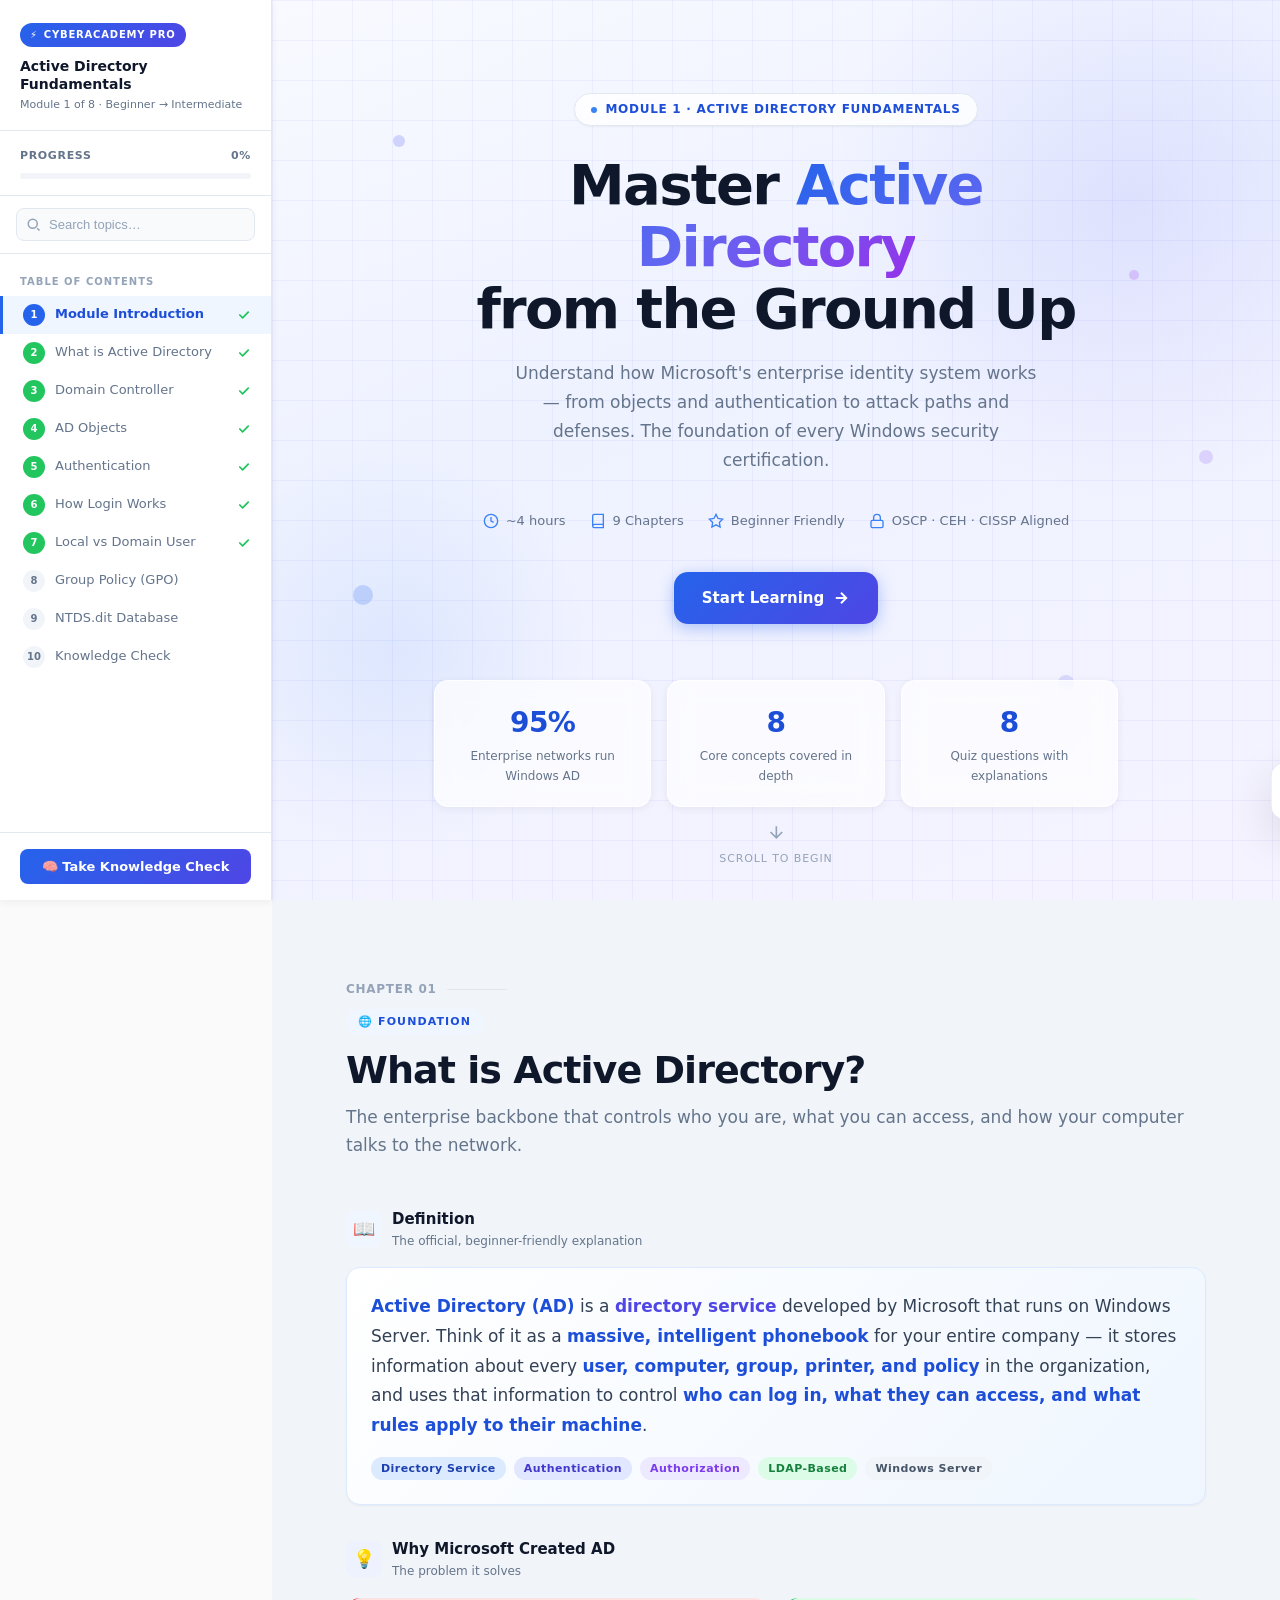
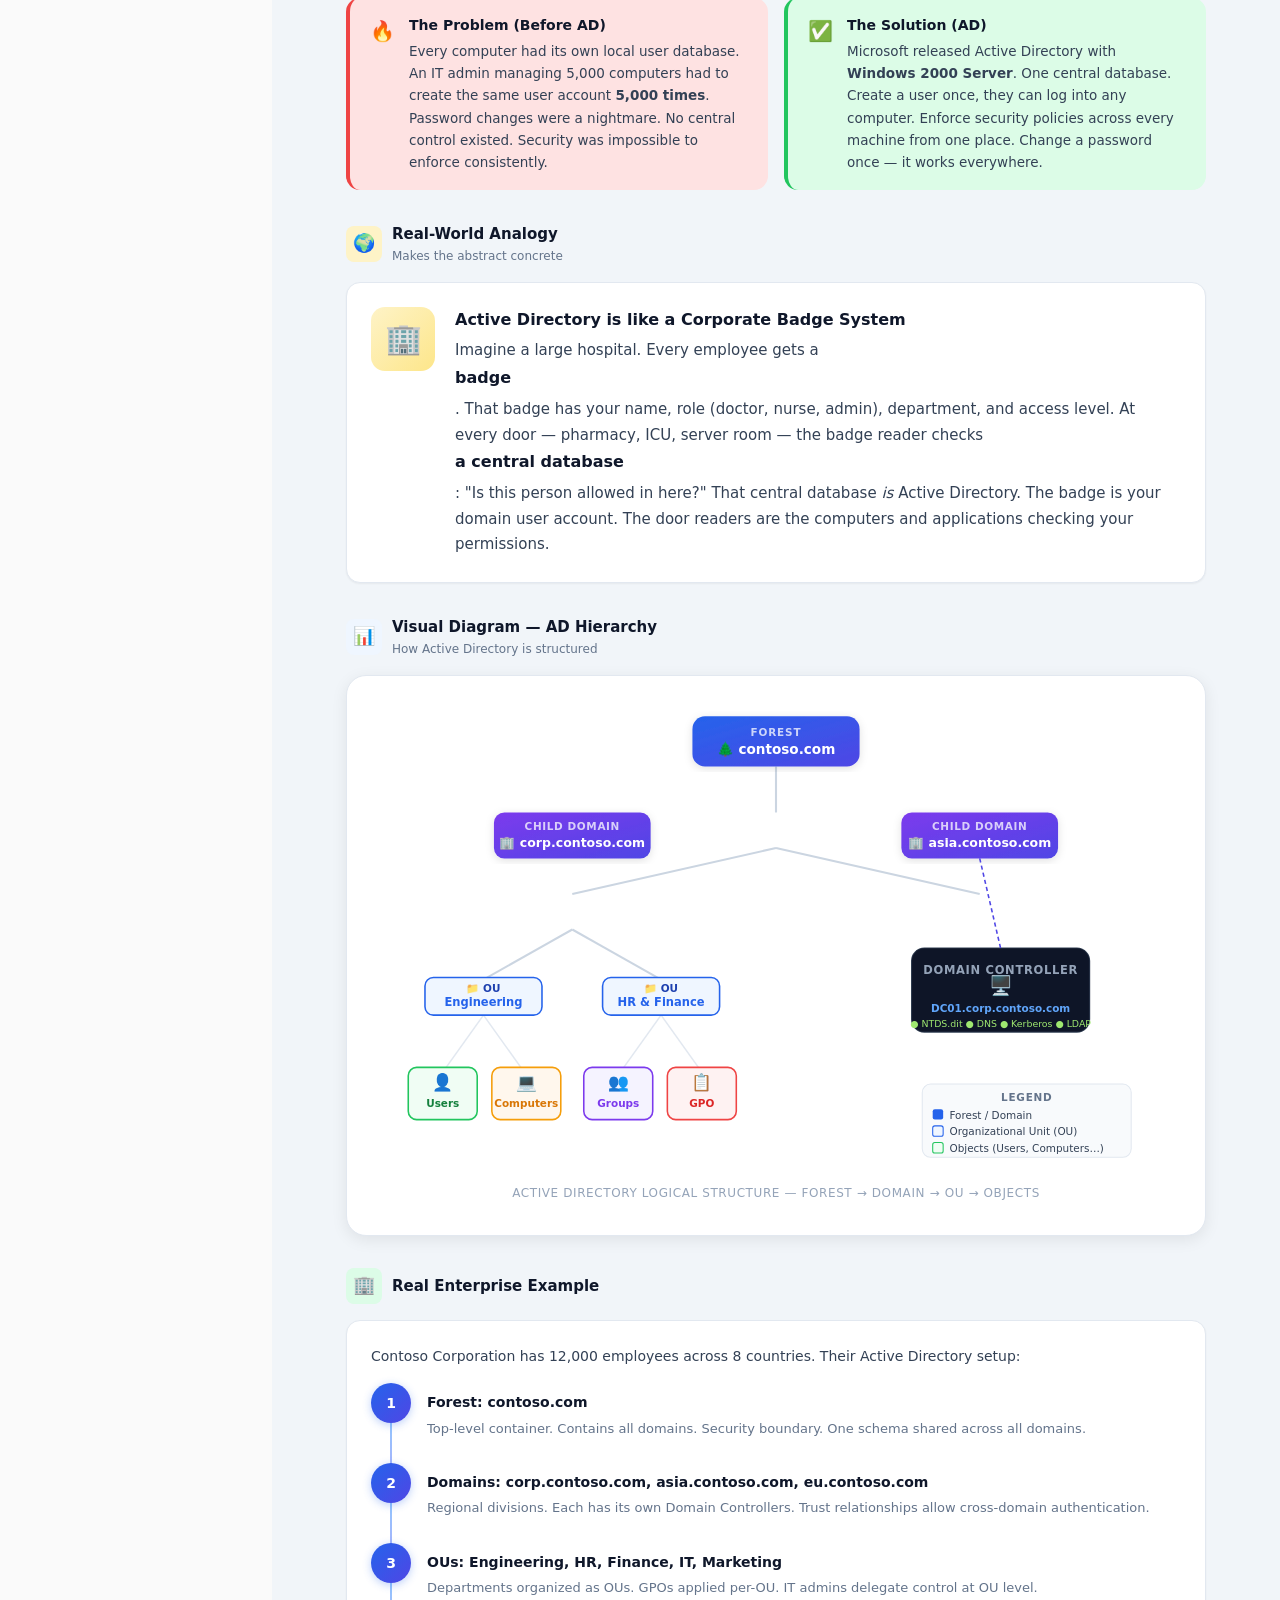
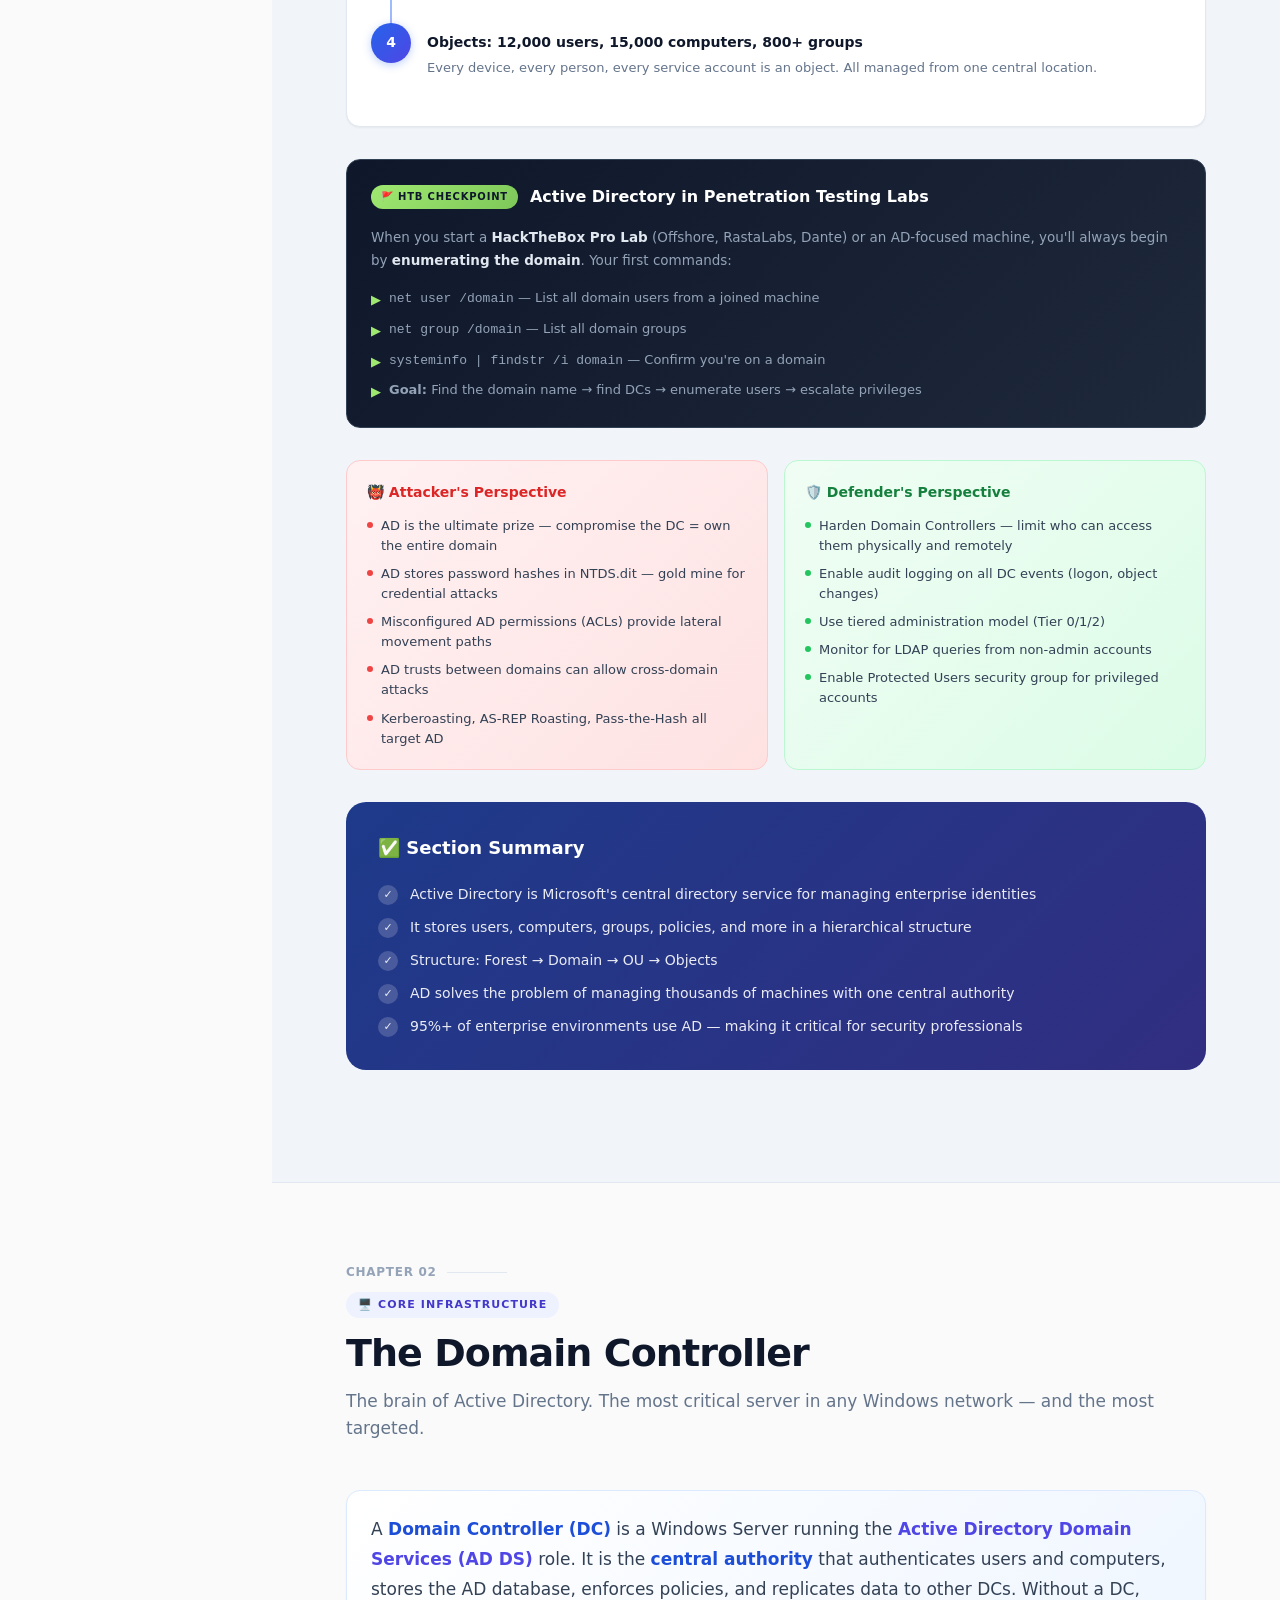
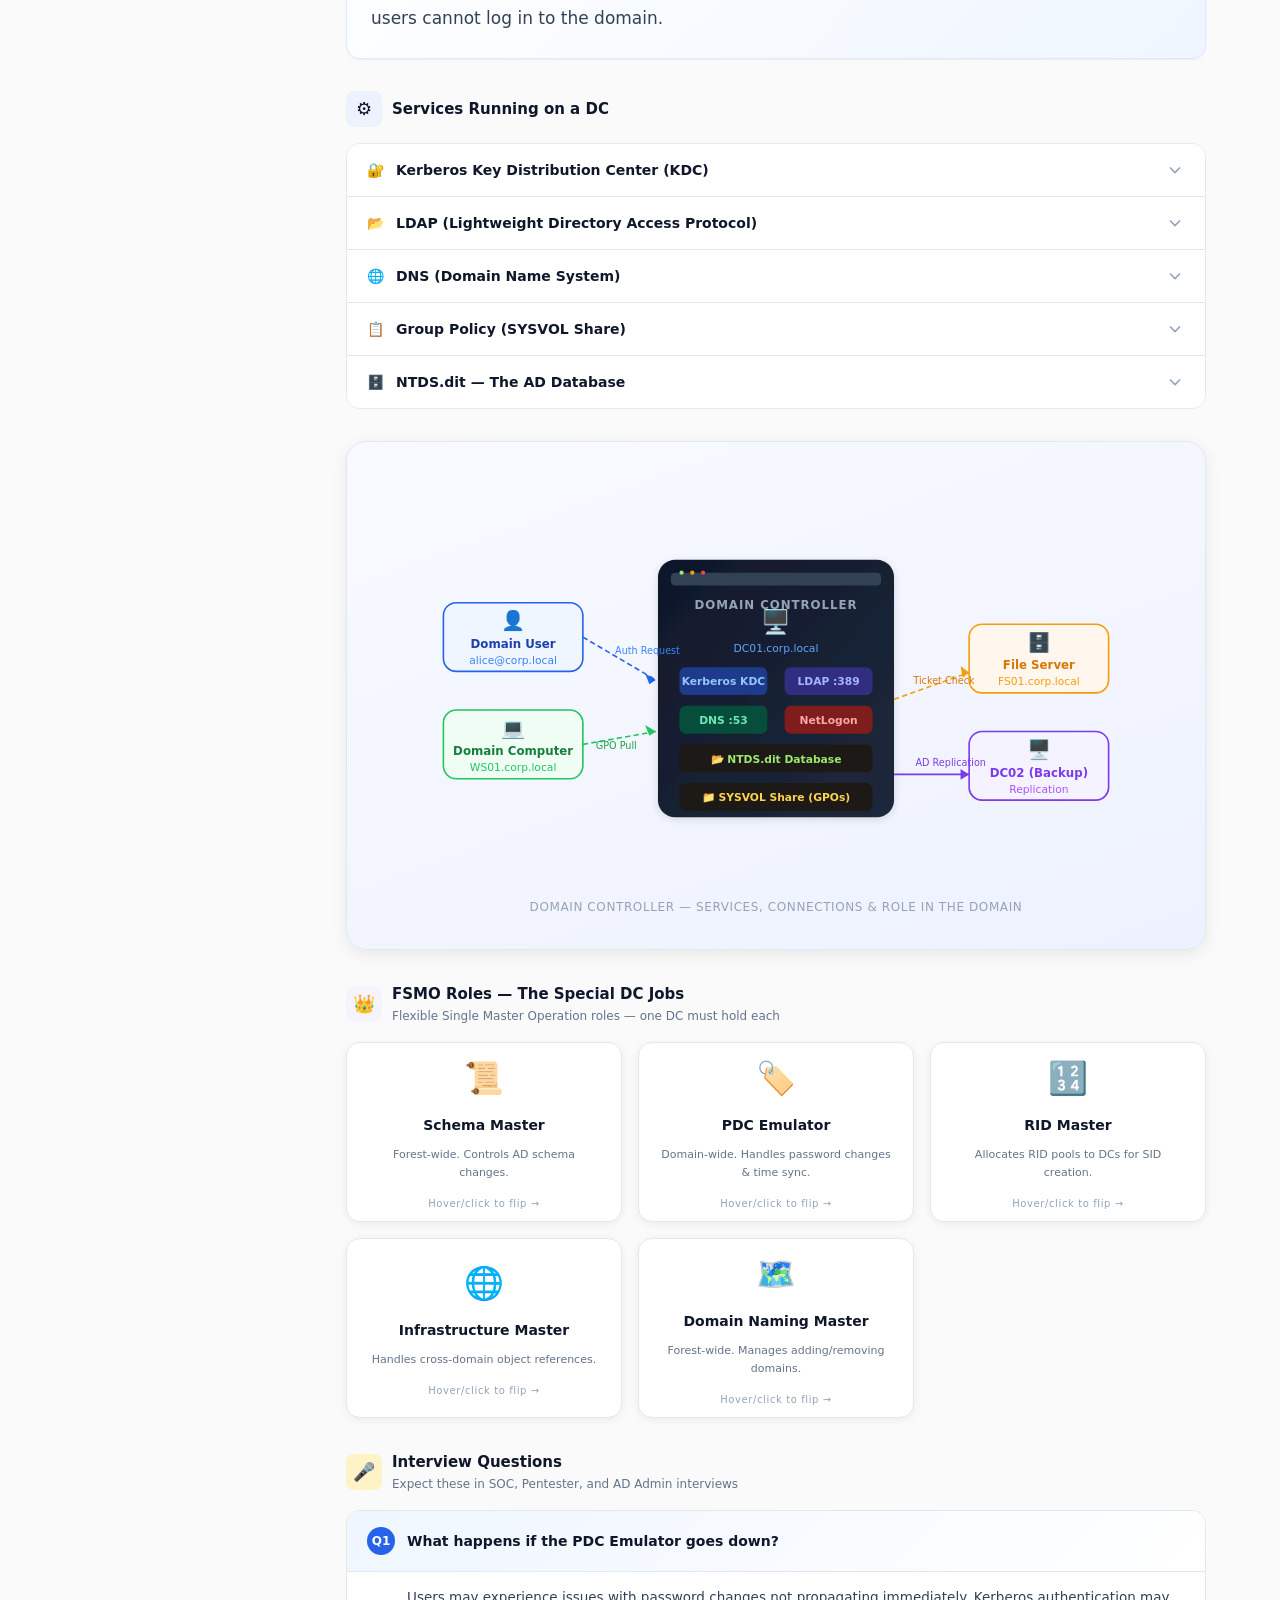
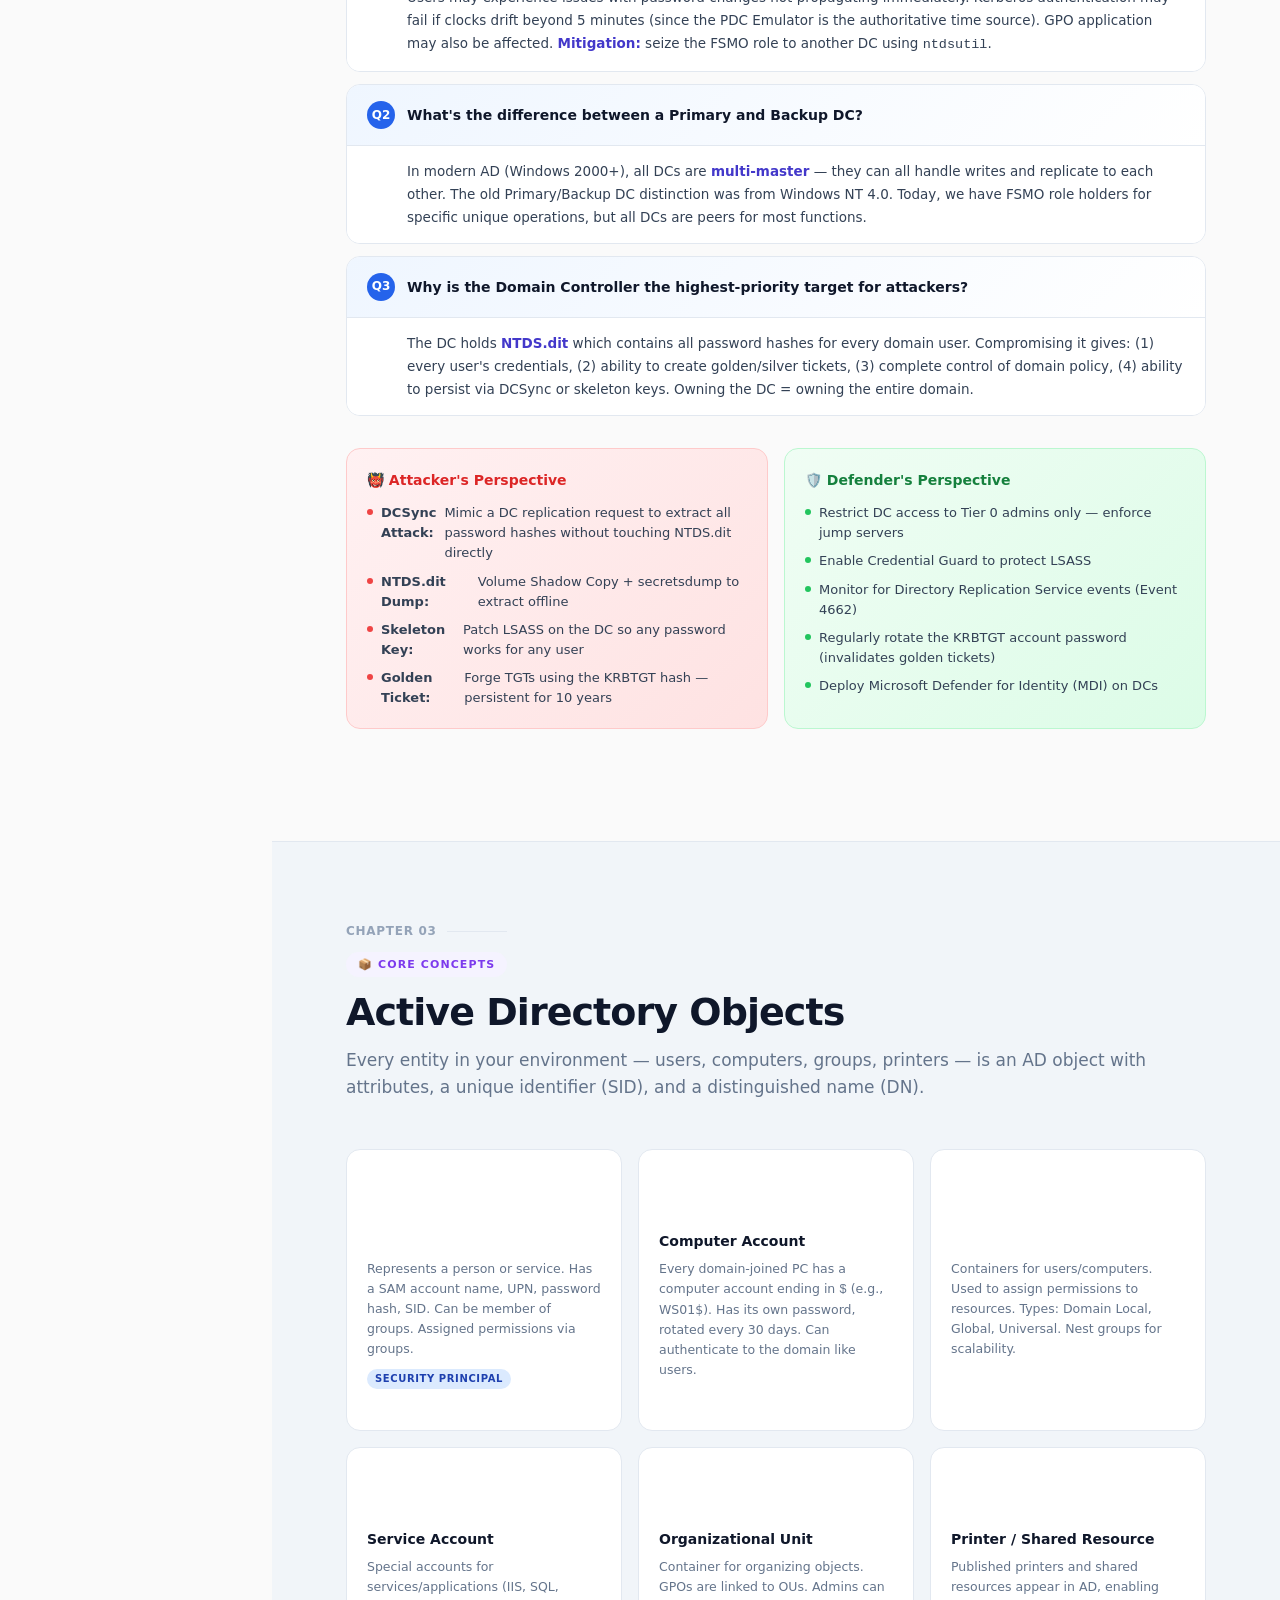
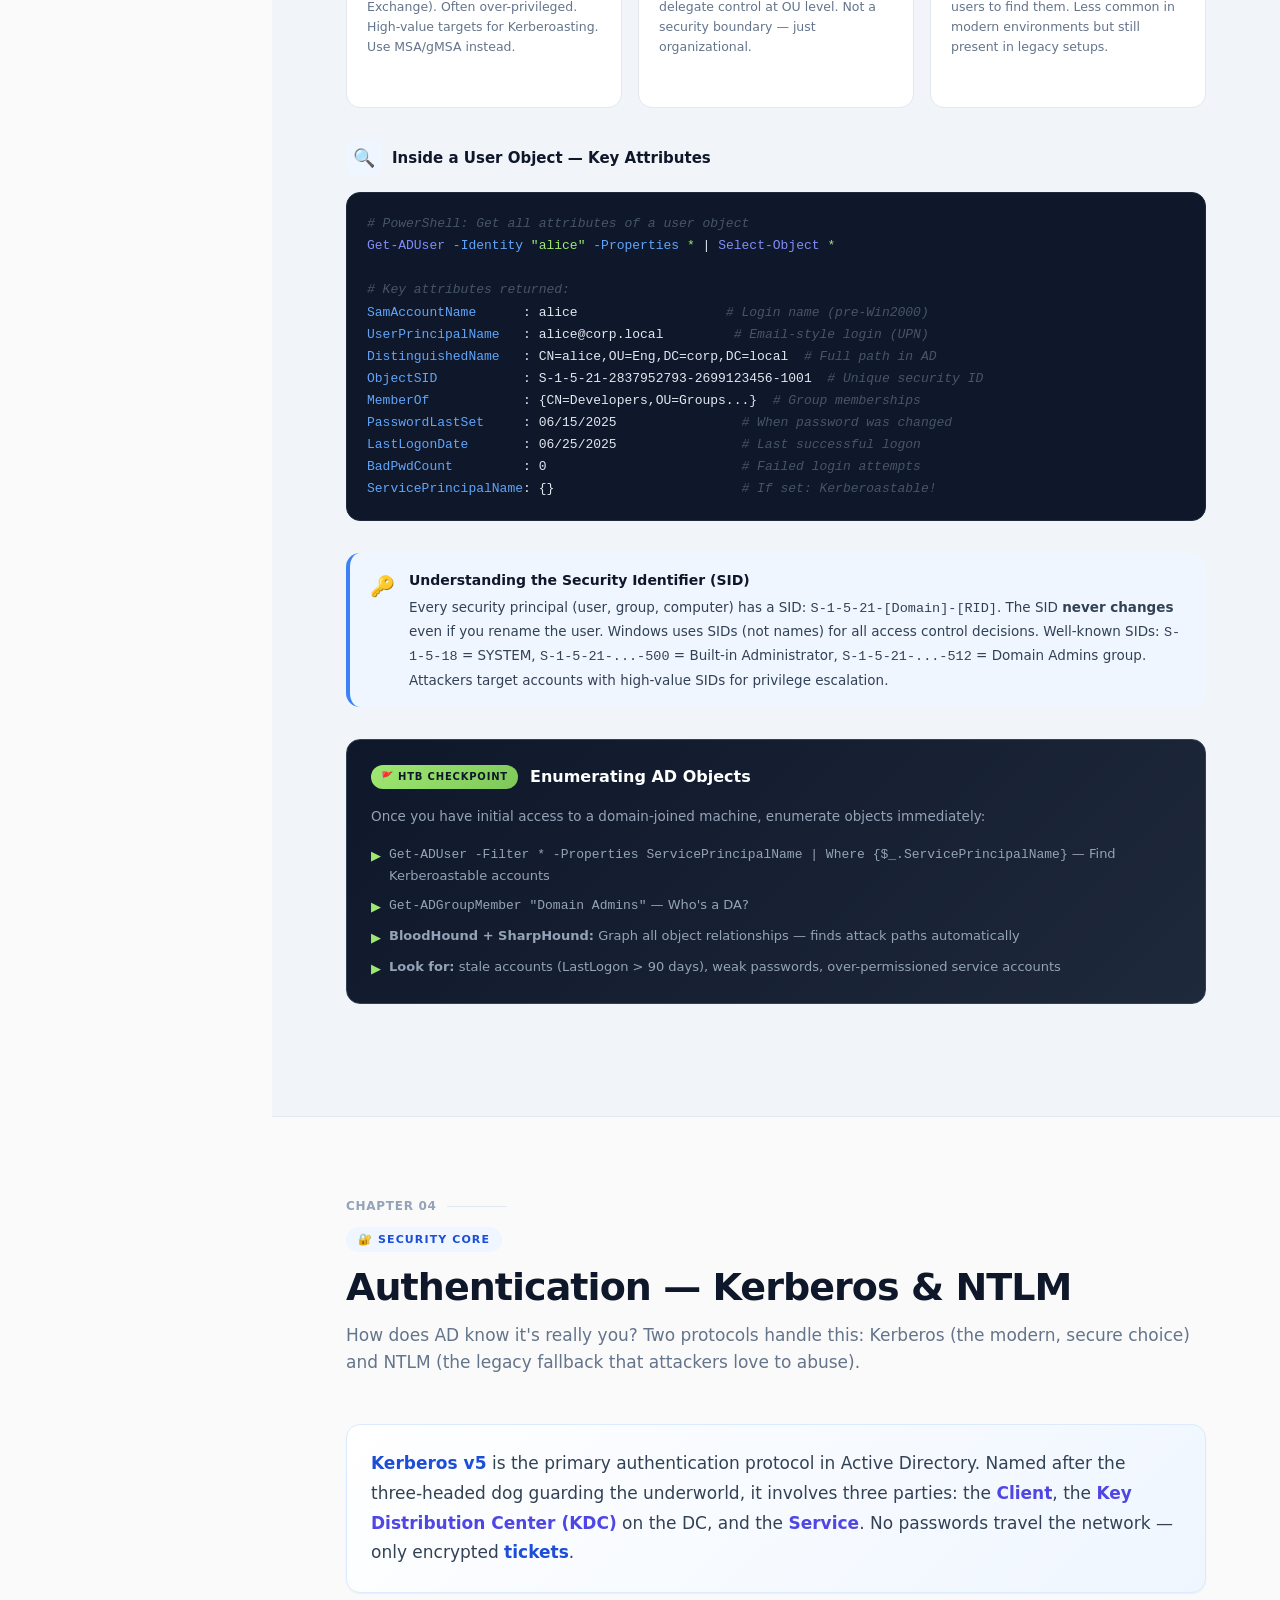
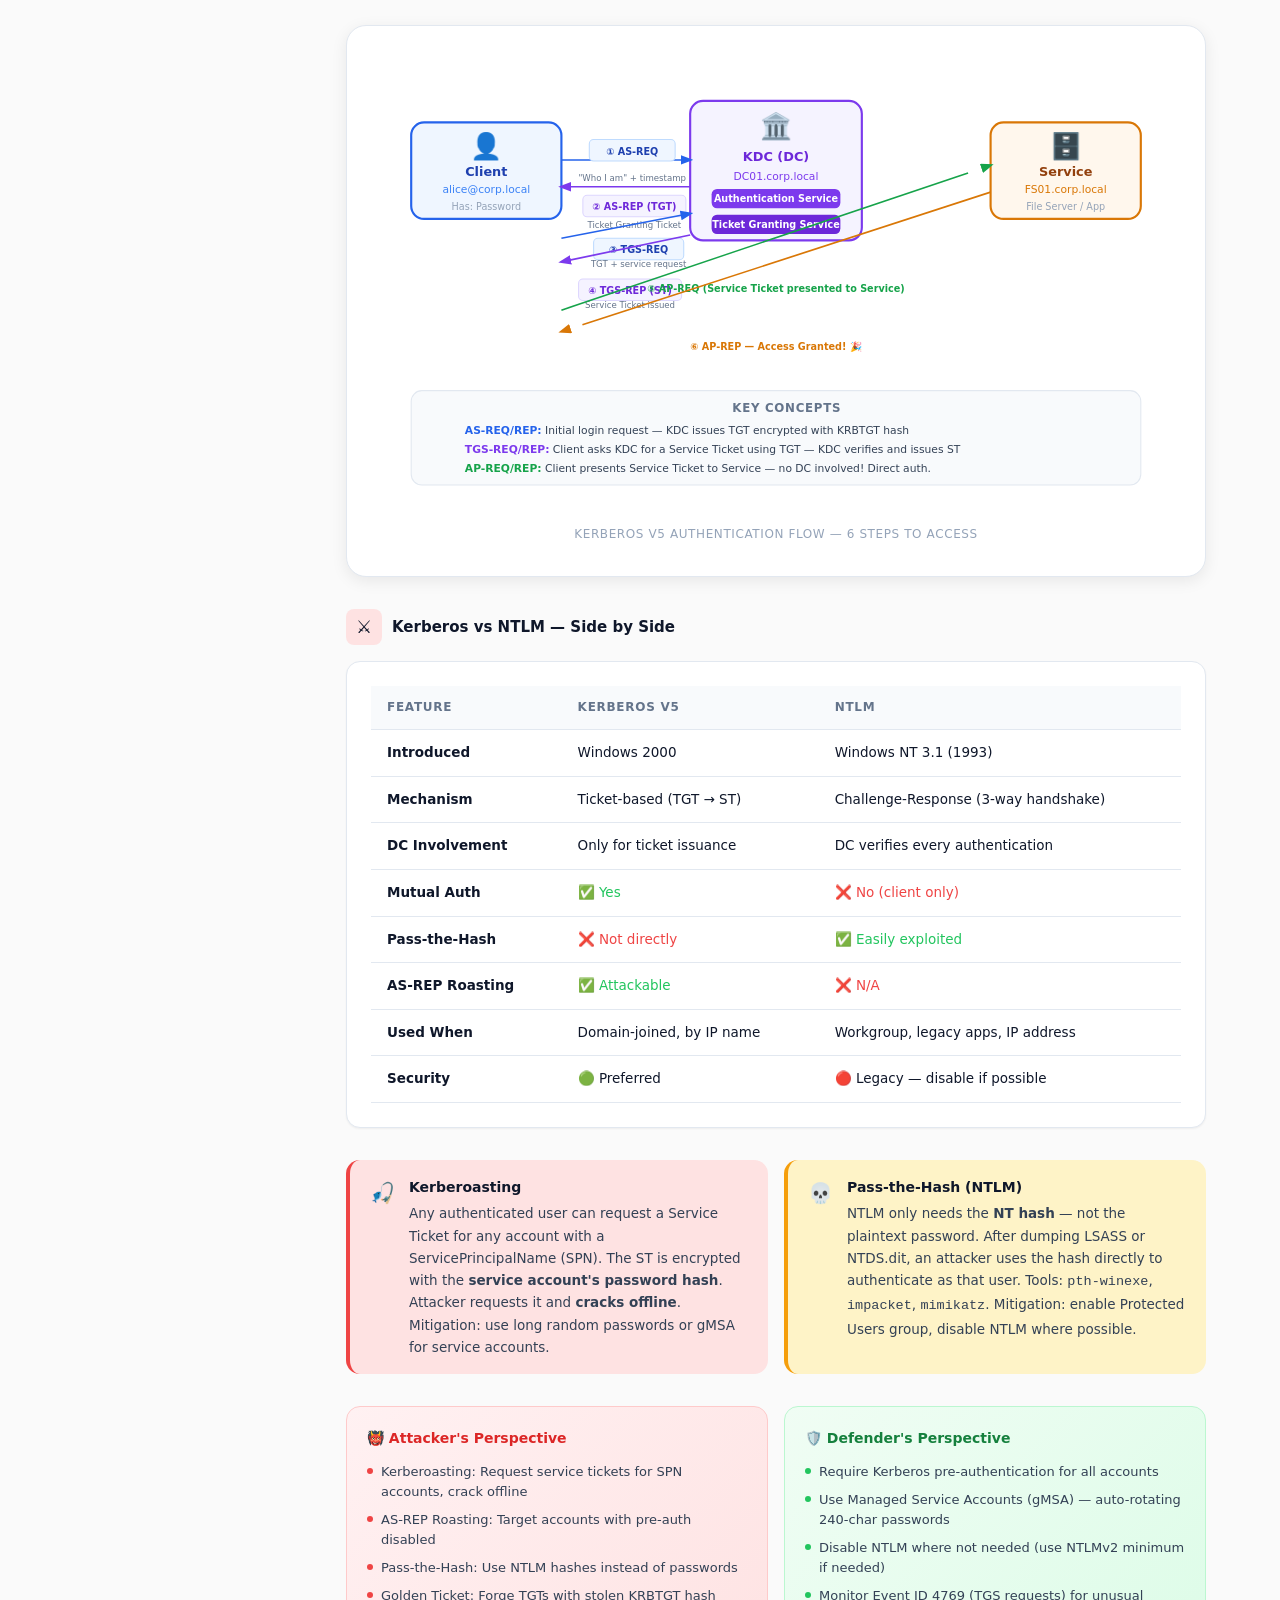
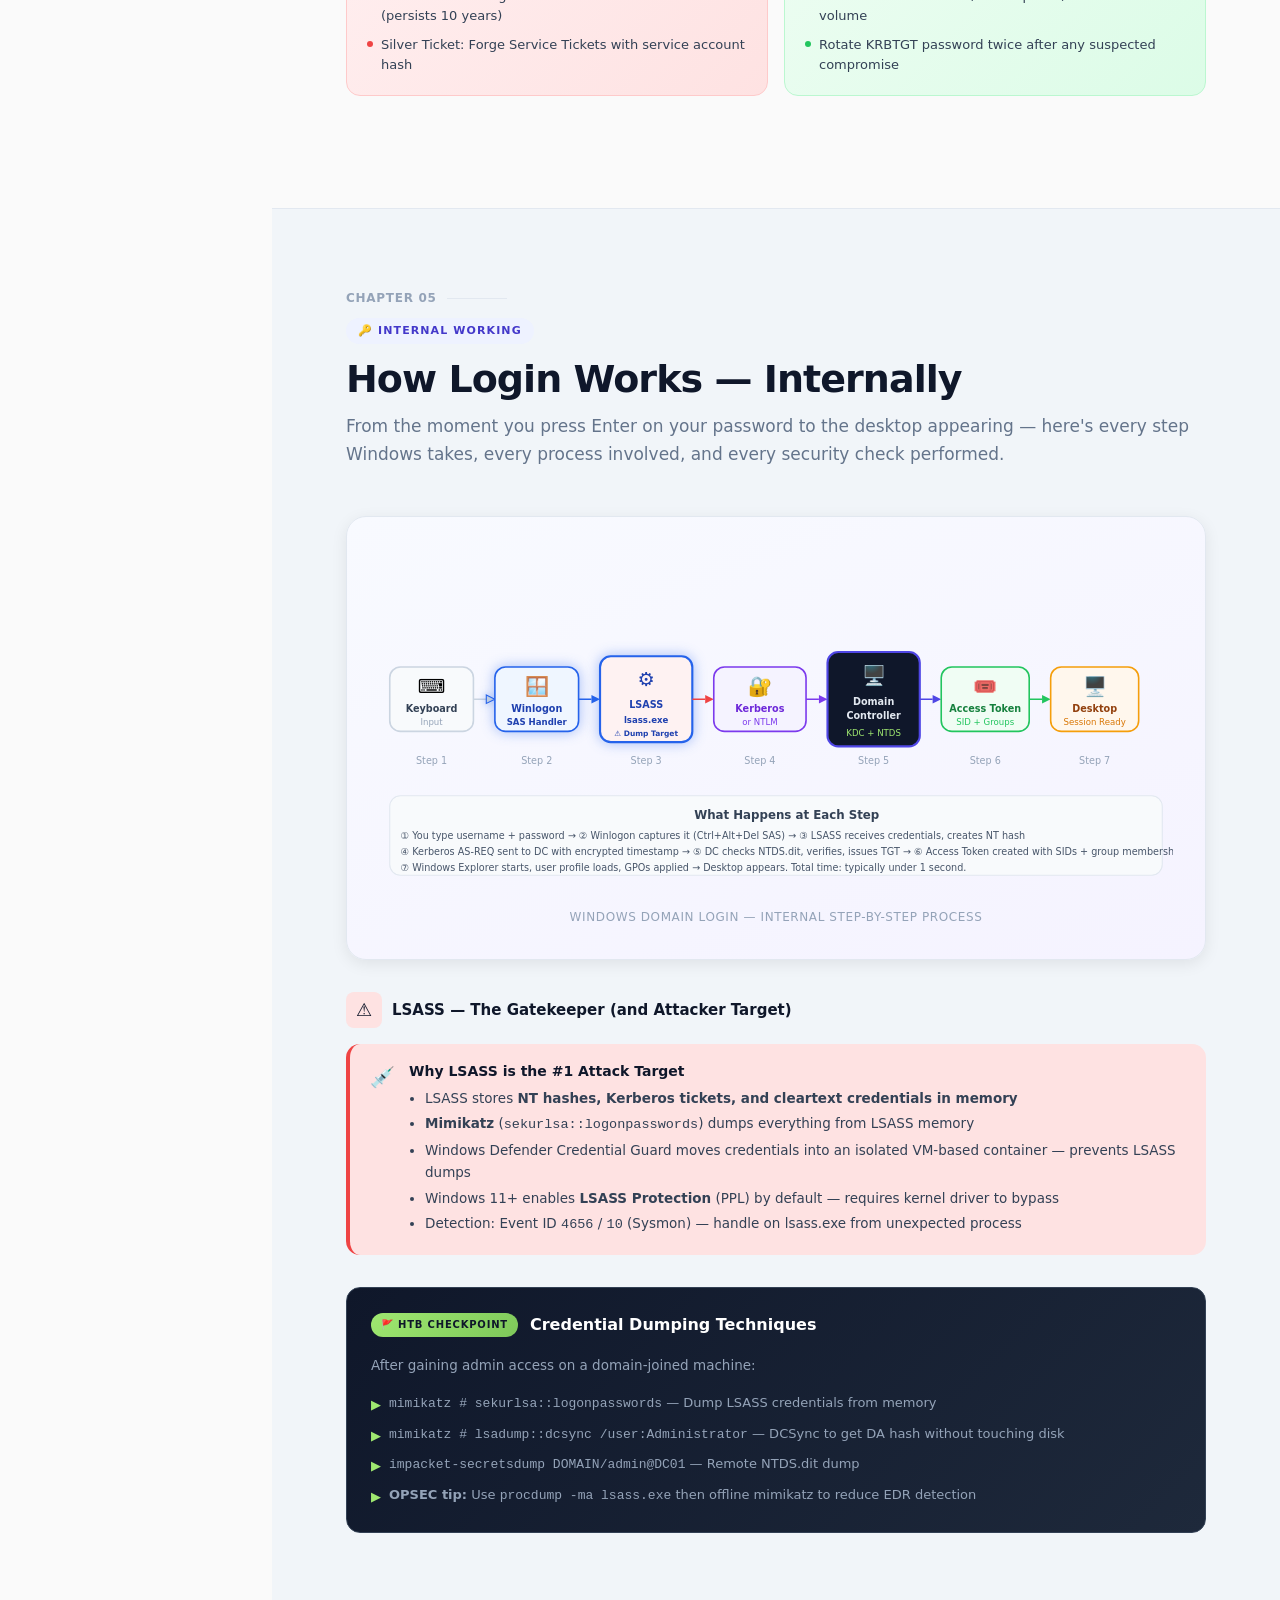
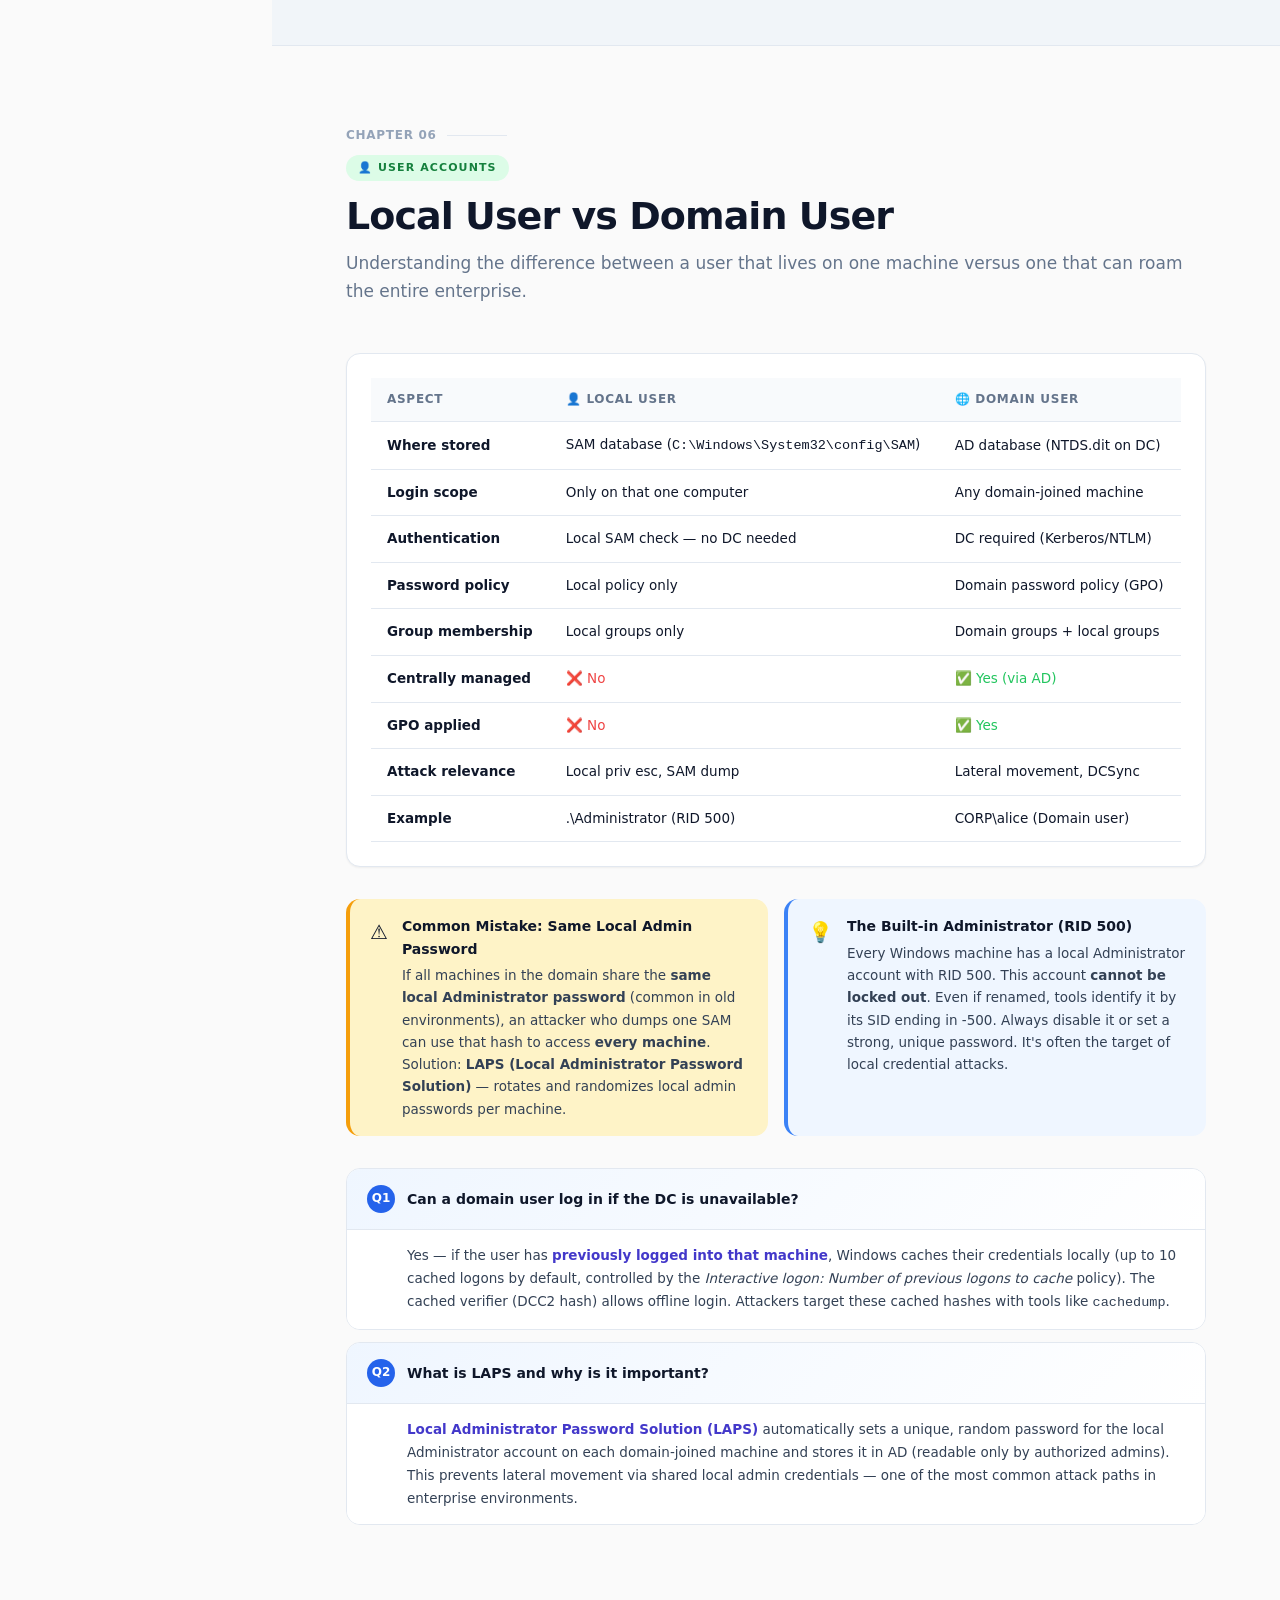
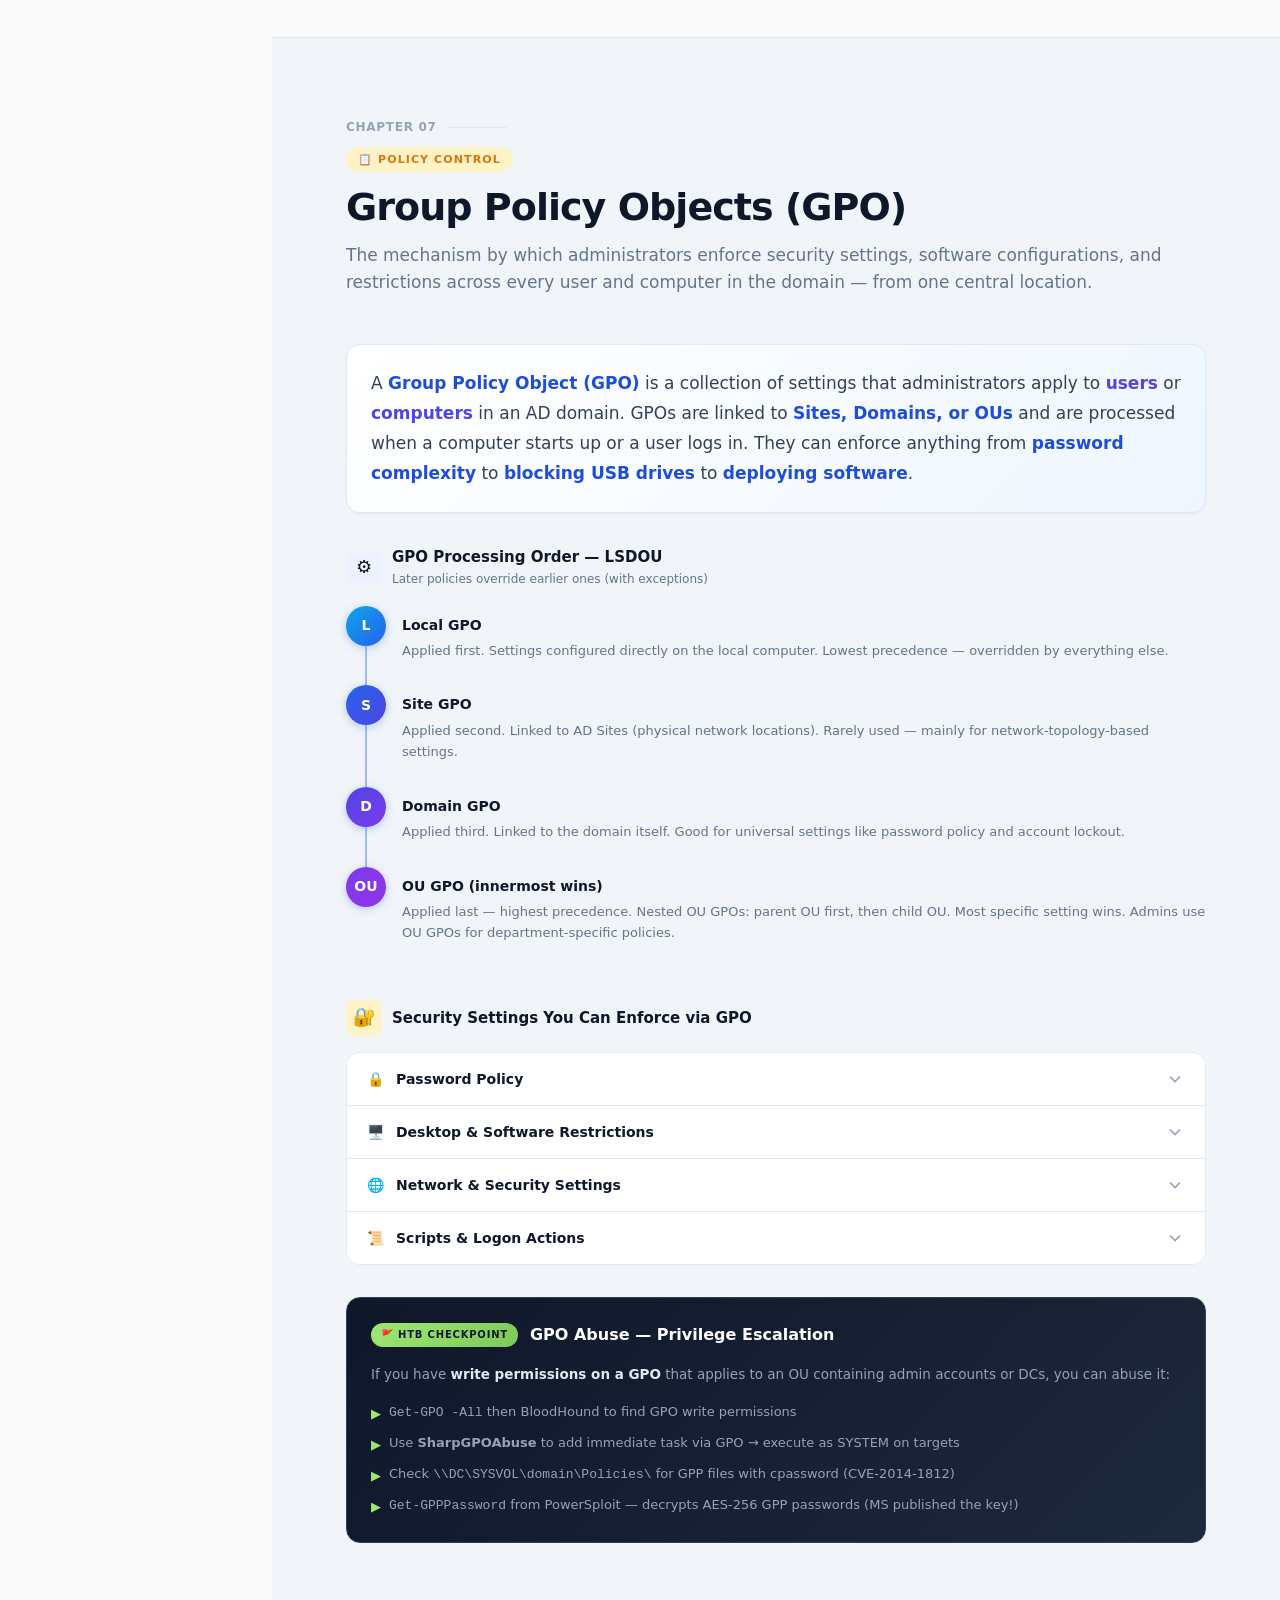
==== module-1/index.html @ ec7a9593 "Add files via upload" ====
<!DOCTYPE html>
<html lang="en">
<head>
<meta charset="UTF-8"/>
<meta name="viewport" content="width=device-width, initial-scale=1.0"/>
<title>Module 1 — Active Directory Fundamentals | CyberAcademy</title>
<link rel="stylesheet" href="style.css"/>
</head>
<body>

<div class="layout">

<!-- ═══════════════════════════════════════
     SIDEBAR
════════════════════════════════════════ -->
<aside class="sidebar">
  <div class="sidebar-brand">
    <div class="brand-badge">
      <span>⚡</span>CyberAcademy Pro
    </div>
    <div class="brand-title">Active Directory Fundamentals</div>
    <div class="brand-subtitle">Module 1 of 8 · Beginner → Intermediate</div>
  </div>

  <div class="sidebar-progress">
    <div class="progress-label">
      <span>Progress</span>
      <span id="progress-pct">0%</span>
    </div>
    <div class="progress-bar-outer">
      <div class="progress-bar-inner" id="progress-bar"></div>
    </div>
  </div>

  <div class="sidebar-search">
    <div class="search-wrap">
      <svg class="search-icon" viewBox="0 0 20 20" fill="none" stroke="currentColor" stroke-width="2">
        <circle cx="9" cy="9" r="6"/><path d="M15 15l3 3"/>
      </svg>
      <input class="search-input" id="sidebar-search" type="text" placeholder="Search topics…"/>
    </div>
  </div>

  <nav class="sidebar-nav">
    <div class="nav-section-label">Table of Contents</div>
    <div id="sidebar-nav"></div>
  </nav>

  <div class="sidebar-footer">
    <button class="footer-btn" onclick="document.getElementById('quiz').scrollIntoView({behavior:'smooth'})">
      🧠 Take Knowledge Check
    </button>
  </div>
</aside>

<!-- ═══════════════════════════════════════
     MAIN CONTENT
════════════════════════════════════════ -->
<main class="main-content">

<!-- ───────────────────────────────────
     HERO
──────────────────────────────────── -->
<section id="hero" class="hero">
  <div class="hero-grid"></div>
  <div class="hero-glow-1"></div>
  <div class="hero-glow-2"></div>
  <div class="hero-inner">
    <div class="hero-eyebrow">
      <span class="hero-dot"></span>
      Module 1 · Active Directory Fundamentals
    </div>
    <h1 class="hero-title">
      Master <span class="highlight">Active Directory</span><br>from the Ground Up
    </h1>
    <p class="hero-desc">
      Understand how Microsoft's enterprise identity system works — from objects and authentication to attack paths and defenses. The foundation of every Windows security certification.
    </p>
    <div class="hero-meta">
      <span class="hero-meta-item">
        <svg viewBox="0 0 24 24" fill="none" stroke="currentColor" stroke-width="2"><circle cx="12" cy="12" r="10"/><polyline points="12 6 12 12 16 14"/></svg>
        ~4 hours
      </span>
      <span class="hero-meta-item">
        <svg viewBox="0 0 24 24" fill="none" stroke="currentColor" stroke-width="2"><path d="M4 19.5A2.5 2.5 0 0 1 6.5 17H20"/><path d="M6.5 2H20v20H6.5A2.5 2.5 0 0 1 4 19.5v-15A2.5 2.5 0 0 1 6.5 2z"/></svg>
        9 Chapters
      </span>
      <span class="hero-meta-item">
        <svg viewBox="0 0 24 24" fill="none" stroke="currentColor" stroke-width="2"><polygon points="12 2 15.09 8.26 22 9.27 17 14.14 18.18 21.02 12 17.77 5.82 21.02 7 14.14 2 9.27 8.91 8.26 12 2"/></svg>
        Beginner Friendly
      </span>
      <span class="hero-meta-item">
        <svg viewBox="0 0 24 24" fill="none" stroke="currentColor" stroke-width="2"><rect x="3" y="11" width="18" height="11" rx="2"/><path d="M7 11V7a5 5 0 0 1 10 0v4"/></svg>
        OSCP · CEH · CISSP Aligned
      </span>
    </div>
    <a href="#what-is-ad" class="hero-cta" onclick="event.preventDefault();document.getElementById('what-is-ad').scrollIntoView({behavior:'smooth'})">
      Start Learning
      <svg width="18" height="18" viewBox="0 0 24 24" fill="none" stroke="currentColor" stroke-width="2.5"><line x1="5" y1="12" x2="19" y2="12"/><polyline points="12 5 19 12 12 19"/></svg>
    </a>
    <div class="hero-stats">
      <div class="hero-stat">
        <div class="hero-stat-num" data-count="95" data-suffix="%">0%</div>
        <div class="hero-stat-label">Enterprise networks run Windows AD</div>
      </div>
      <div class="hero-stat">
        <div class="hero-stat-num" data-count="8">0</div>
        <div class="hero-stat-label">Core concepts covered in depth</div>
      </div>
      <div class="hero-stat">
        <div class="hero-stat-num" data-count="8">0</div>
        <div class="hero-stat-label">Quiz questions with explanations</div>
      </div>
    </div>
  </div>
  <div class="scroll-hint">
    <svg viewBox="0 0 24 24" fill="none" stroke="currentColor" stroke-width="2"><path d="M12 5v14M19 12l-7 7-7-7"/></svg>
    Scroll to begin
  </div>
</section>


<!-- ═══════════════════════════════════════
     SECTION 1 — WHAT IS ACTIVE DIRECTORY
════════════════════════════════════════ -->
<section id="what-is-ad" class="lesson-section">
<div class="section-inner">

  <div class="section-header">
    <div class="section-num">Chapter 01</div>
    <div class="section-tag tag-blue">🌐 Foundation</div>
    <h2 class="section-title">What is Active Directory?</h2>
    <p class="section-subtitle">The enterprise backbone that controls who you are, what you can access, and how your computer talks to the network.</p>
  </div>

  <!-- Definition -->
  <div class="content-block">
    <div class="block-header">
      <div class="block-icon icon-blue">📖</div>
      <div><div class="block-title">Definition</div><div class="block-subtitle">The official, beginner-friendly explanation</div></div>
    </div>
    <div class="card card-blue">
      <p class="definition-text">
        <strong>Active Directory (AD)</strong> is a <em>directory service</em> developed by Microsoft that runs on Windows Server. Think of it as a <strong>massive, intelligent phonebook</strong> for your entire company — it stores information about every <strong>user, computer, group, printer, and policy</strong> in the organization, and uses that information to control <strong>who can log in, what they can access, and what rules apply to their machine</strong>.
      </p>
      <div style="margin-top:16px;display:flex;flex-wrap:wrap;gap:8px;">
        <span class="tag-pill pill-blue">Directory Service</span>
        <span class="tag-pill pill-indigo">Authentication</span>
        <span class="tag-pill pill-purple">Authorization</span>
        <span class="tag-pill pill-green">LDAP-Based</span>
        <span class="tag-pill pill-gray">Windows Server</span>
      </div>
    </div>
  </div>

  <!-- Why it exists -->
  <div class="content-block">
    <div class="block-header">
      <div class="block-icon icon-indigo">💡</div>
      <div><div class="block-title">Why Microsoft Created AD</div><div class="block-subtitle">The problem it solves</div></div>
    </div>
    <div class="grid-2">
      <div class="callout callout-red">
        <span class="callout-icon">🔥</span>
        <div class="callout-body">
          <h4>The Problem (Before AD)</h4>
          <p>Every computer had its own local user database. An IT admin managing 5,000 computers had to create the same user account <strong>5,000 times</strong>. Password changes were a nightmare. No central control existed. Security was impossible to enforce consistently.</p>
        </div>
      </div>
      <div class="callout callout-green">
        <span class="callout-icon">✅</span>
        <div class="callout-body">
          <h4>The Solution (AD)</h4>
          <p>Microsoft released Active Directory with <strong>Windows 2000 Server</strong>. One central database. Create a user once, they can log into any computer. Enforce security policies across every machine from one place. Change a password once — it works everywhere.</p>
        </div>
      </div>
    </div>
  </div>

  <!-- Analogy -->
  <div class="content-block">
    <div class="block-header">
      <div class="block-icon icon-amber">🌍</div>
      <div><div class="block-title">Real-World Analogy</div><div class="block-subtitle">Makes the abstract concrete</div></div>
    </div>
    <div class="card">
      <div class="analogy-card">
        <div class="analogy-icon-wrap">🏢</div>
        <div class="analogy-content">
          <strong>Active Directory is like a Corporate Badge System</strong>
          <p>Imagine a large hospital. Every employee gets a <strong>badge</strong>. That badge has your name, role (doctor, nurse, admin), department, and access level. At every door — pharmacy, ICU, server room — the badge reader checks <strong>a central database</strong>: "Is this person allowed in here?" That central database <em>is</em> Active Directory. The badge is your domain user account. The door readers are the computers and applications checking your permissions.</p>
        </div>
      </div>
    </div>
  </div>

  <!-- AD Hierarchy SVG Diagram -->
  <div class="content-block">
    <div class="block-header">
      <div class="block-icon icon-blue">📊</div>
      <div><div class="block-title">Visual Diagram — AD Hierarchy</div><div class="block-subtitle">How Active Directory is structured</div></div>
    </div>
    <div class="diagram-wrap">
      <svg id="ad-tree-svg" viewBox="0 0 760 440" xmlns="http://www.w3.org/2000/svg" style="width:100%;height:auto;">
        <defs>
          <linearGradient id="blue-grad" x1="0%" y1="0%" x2="100%" y2="100%">
            <stop offset="0%" style="stop-color:#2563EB"/>
            <stop offset="100%" style="stop-color:#4F46E5"/>
          </linearGradient>
          <linearGradient id="purple-grad" x1="0%" y1="0%" x2="100%" y2="100%">
            <stop offset="0%" style="stop-color:#7C3AED"/>
            <stop offset="100%" style="stop-color:#4F46E5"/>
          </linearGradient>
          <linearGradient id="green-grad" x1="0%" y1="0%" x2="100%" y2="100%">
            <stop offset="0%" style="stop-color:#059669"/>
            <stop offset="100%" style="stop-color:#0EA5E9"/>
          </linearGradient>
          <filter id="soft-shadow">
            <feDropShadow dx="0" dy="2" stdDeviation="4" flood-color="rgba(0,0,0,0.12)"/>
          </filter>
        </defs>

        <!-- LEVEL 0 — Forest -->
        <line class="tree-edge" x1="380" y1="56" x2="380" y2="100" stroke="#CBD5E1" stroke-width="2"/>

        <!-- LEVEL 1 — Domain -->
        <line class="tree-edge" x1="380" y1="134" x2="185" y2="178" stroke="#CBD5E1" stroke-width="2"/>
        <line class="tree-edge" x1="380" y1="134" x2="575" y2="178" stroke="#CBD5E1" stroke-width="2"/>

        <!-- LEVEL 2 — OUs from Domain 1 -->
        <line class="tree-edge" x1="185" y1="212" x2="100" y2="260" stroke="#CBD5E1" stroke-width="2"/>
        <line class="tree-edge" x1="185" y1="212" x2="270" y2="260" stroke="#CBD5E1" stroke-width="2"/>

        <!-- LEVEL 3 — Objects -->
        <line class="tree-edge" x1="100" y1="294" x2="60"  y2="350" stroke="#E2E8F0" stroke-width="1.5"/>
        <line class="tree-edge" x1="100" y1="294" x2="140" y2="350" stroke="#E2E8F0" stroke-width="1.5"/>
        <line class="tree-edge" x1="270" y1="294" x2="230" y2="350" stroke="#E2E8F0" stroke-width="1.5"/>
        <line class="tree-edge" x1="270" y1="294" x2="310" y2="350" stroke="#E2E8F0" stroke-width="1.5"/>

        <!-- Forest Node -->
        <g class="tree-node-g float">
          <rect x="300" y="8" width="160" height="48" rx="12" fill="url(#blue-grad)" filter="url(#soft-shadow)"/>
          <text x="380" y="27" text-anchor="middle" font-family="system-ui,sans-serif" font-size="10" fill="rgba(255,255,255,.75)" font-weight="600" letter-spacing=".08em">FOREST</text>
          <text x="380" y="44" text-anchor="middle" font-family="system-ui,sans-serif" font-size="13" fill="#fff" font-weight="700">🌲 contoso.com</text>
        </g>

        <!-- Domain nodes -->
        <g class="tree-node-g float float-delay-1">
          <rect x="110" y="100" width="150" height="44" rx="10" fill="url(#purple-grad)" filter="url(#soft-shadow)"/>
          <text x="185" y="117" text-anchor="middle" font-family="system-ui,sans-serif" font-size="10" fill="rgba(255,255,255,.75)" font-weight="600" letter-spacing=".06em">CHILD DOMAIN</text>
          <text x="185" y="133" text-anchor="middle" font-family="system-ui,sans-serif" font-size="12" fill="#fff" font-weight="700">🏢 corp.contoso.com</text>
        </g>
        <g class="tree-node-g float float-delay-2">
          <rect x="500" y="100" width="150" height="44" rx="10" fill="url(#purple-grad)" filter="url(#soft-shadow)"/>
          <text x="575" y="117" text-anchor="middle" font-family="system-ui,sans-serif" font-size="10" fill="rgba(255,255,255,.75)" font-weight="600" letter-spacing=".06em">CHILD DOMAIN</text>
          <text x="575" y="133" text-anchor="middle" font-family="system-ui,sans-serif" font-size="12" fill="#fff" font-weight="700">🏢 asia.contoso.com</text>
        </g>

        <!-- OU nodes -->
        <g class="tree-node-g">
          <rect x="44" y="258" width="112" height="36" rx="8" fill="#EFF6FF" stroke="#2563EB" stroke-width="1.5"/>
          <text x="100" y="272" text-anchor="middle" font-family="system-ui,sans-serif" font-size="10" fill="#1E40AF" font-weight="600">📁 OU</text>
          <text x="100" y="285" text-anchor="middle" font-family="system-ui,sans-serif" font-size="11" fill="#2563EB" font-weight="700">Engineering</text>
        </g>
        <g class="tree-node-g">
          <rect x="214" y="258" width="112" height="36" rx="8" fill="#EFF6FF" stroke="#2563EB" stroke-width="1.5"/>
          <text x="270" y="272" text-anchor="middle" font-family="system-ui,sans-serif" font-size="10" fill="#1E40AF" font-weight="600">📁 OU</text>
          <text x="270" y="285" text-anchor="middle" font-family="system-ui,sans-serif" font-size="11" fill="#2563EB" font-weight="700">HR &amp; Finance</text>
        </g>

        <!-- Leaf objects -->
        <g class="tree-node-g">
          <rect x="28" y="344" width="66" height="50" rx="8" fill="#F0FDF4" stroke="#22C55E" stroke-width="1.5"/>
          <text x="61" y="364" text-anchor="middle" font-size="16">👤</text>
          <text x="61" y="382" text-anchor="middle" font-family="system-ui,sans-serif" font-size="10" fill="#15803D" font-weight="600">Users</text>
        </g>
        <g class="tree-node-g">
          <rect x="108" y="344" width="66" height="50" rx="8" fill="#FFF7ED" stroke="#F59E0B" stroke-width="1.5"/>
          <text x="141" y="364" text-anchor="middle" font-size="16">💻</text>
          <text x="141" y="382" text-anchor="middle" font-family="system-ui,sans-serif" font-size="10" fill="#D97706" font-weight="600">Computers</text>
        </g>
        <g class="tree-node-g">
          <rect x="196" y="344" width="66" height="50" rx="8" fill="#F5F3FF" stroke="#7C3AED" stroke-width="1.5"/>
          <text x="229" y="364" text-anchor="middle" font-size="16">👥</text>
          <text x="229" y="382" text-anchor="middle" font-family="system-ui,sans-serif" font-size="10" fill="#7C3AED" font-weight="600">Groups</text>
        </g>
        <g class="tree-node-g">
          <rect x="276" y="344" width="66" height="50" rx="8" fill="#FEF2F2" stroke="#EF4444" stroke-width="1.5"/>
          <text x="309" y="364" text-anchor="middle" font-size="16">📋</text>
          <text x="309" y="382" text-anchor="middle" font-family="system-ui,sans-serif" font-size="10" fill="#DC2626" font-weight="600">GPO</text>
        </g>

        <!-- DC Box on right -->
        <g class="tree-node-g float float-delay-3">
          <rect x="510" y="230" width="170" height="80" rx="12" fill="linear-gradient(135deg,#0F172A,#1E293B)" stroke="#334155" stroke-width="1.5"/>
          <rect x="510" y="230" width="170" height="80" rx="12" fill="#0F172A" opacity=".95"/>
          <text x="595" y="255" text-anchor="middle" font-family="system-ui,sans-serif" font-size="11" fill="#94A3B8" font-weight="600" letter-spacing=".06em">DOMAIN CONTROLLER</text>
          <text x="595" y="272" text-anchor="middle" font-size="18">🖥️</text>
          <text x="595" y="291" text-anchor="middle" font-family="system-ui,sans-serif" font-size="10" fill="#60A5FA" font-weight="600">DC01.corp.contoso.com</text>
          <text x="595" y="305" text-anchor="middle" font-family="system-ui,sans-serif" font-size="9" fill="#9FE870">● NTDS.dit  ● DNS  ● Kerberos  ● LDAP</text>
        </g>
        <line x1="575" y1="144" x2="595" y2="230" stroke="#4F46E5" stroke-width="1.5" stroke-dasharray="4,3"/>

        <!-- Legend -->
        <g transform="translate(520, 360)">
          <rect width="200" height="70" rx="8" fill="#F8FAFC" stroke="#E2E8F0"/>
          <text x="100" y="16" text-anchor="middle" font-family="system-ui,sans-serif" font-size="10" fill="#64748B" font-weight="700" letter-spacing=".07em">LEGEND</text>
          <rect x="10" y="24" width="10" height="10" rx="2" fill="#2563EB"/>
          <text x="26" y="33" font-family="system-ui,sans-serif" font-size="10" fill="#334155">Forest / Domain</text>
          <rect x="10" y="40" width="10" height="10" rx="2" fill="#EFF6FF" stroke="#2563EB"/>
          <text x="26" y="49" font-family="system-ui,sans-serif" font-size="10" fill="#334155">Organizational Unit (OU)</text>
          <rect x="10" y="56" width="10" height="10" rx="2" fill="#F0FDF4" stroke="#22C55E"/>
          <text x="26" y="65" font-family="system-ui,sans-serif" font-size="10" fill="#334155">Objects (Users, Computers…)</text>
        </g>
      </svg>
      <div class="diagram-label">Active Directory Logical Structure — Forest → Domain → OU → Objects</div>
    </div>
  </div>

  <!-- Real AD Example -->
  <div class="content-block">
    <div class="block-header">
      <div class="block-icon icon-green">🏢</div>
      <div><div class="block-title">Real Enterprise Example</div></div>
    </div>
    <div class="card">
      <p style="font-size:14px;color:var(--text-2);margin-bottom:16px;">
        Contoso Corporation has 12,000 employees across 8 countries. Their Active Directory setup:
      </p>
      <div class="step-flow">
        <div class="step-item">
          <div class="step-line"></div>
          <div class="step-num">1</div>
          <div class="step-content">
            <h4>Forest: contoso.com</h4>
            <p>Top-level container. Contains all domains. Security boundary. One schema shared across all domains.</p>
          </div>
        </div>
        <div class="step-item">
          <div class="step-line"></div>
          <div class="step-num">2</div>
          <div class="step-content">
            <h4>Domains: corp.contoso.com, asia.contoso.com, eu.contoso.com</h4>
            <p>Regional divisions. Each has its own Domain Controllers. Trust relationships allow cross-domain authentication.</p>
          </div>
        </div>
        <div class="step-item">
          <div class="step-line"></div>
          <div class="step-num">3</div>
          <div class="step-content">
            <h4>OUs: Engineering, HR, Finance, IT, Marketing</h4>
            <p>Departments organized as OUs. GPOs applied per-OU. IT admins delegate control at OU level.</p>
          </div>
        </div>
        <div class="step-item">
          <div class="step-num">4</div>
          <div class="step-content">
            <h4>Objects: 12,000 users, 15,000 computers, 800+ groups</h4>
            <p>Every device, every person, every service account is an object. All managed from one central location.</p>
          </div>
        </div>
      </div>
    </div>
  </div>

  <!-- HTB Checkpoint -->
  <div class="content-block">
    <div class="htb-card">
      <div class="htb-header">
        <span class="htb-badge">🚩 HTB Checkpoint</span>
        <span class="htb-title">Active Directory in Penetration Testing Labs</span>
      </div>
      <p class="htb-body">
        When you start a <strong>HackTheBox Pro Lab</strong> (Offshore, RastaLabs, Dante) or an AD-focused machine, you'll always begin by <strong>enumerating the domain</strong>. Your first commands:
      </p>
      <div class="htb-tips">
        <div class="htb-tip">
          <span class="htb-tip-icon">▶</span>
          <span><code>net user /domain</code> — List all domain users from a joined machine</span>
        </div>
        <div class="htb-tip">
          <span class="htb-tip-icon">▶</span>
          <span><code>net group /domain</code> — List all domain groups</span>
        </div>
        <div class="htb-tip">
          <span class="htb-tip-icon">▶</span>
          <span><code>systeminfo | findstr /i domain</code> — Confirm you're on a domain</span>
        </div>
        <div class="htb-tip">
          <span class="htb-tip-icon">▶</span>
          <span><strong>Goal:</strong> Find the domain name → find DCs → enumerate users → escalate privileges</span>
        </div>
      </div>
    </div>
  </div>

  <!-- Attacker / Defender -->
  <div class="content-block">
    <div class="perspective-split">
      <div class="perspective-card attacker">
        <div class="perspective-title">👹 Attacker's Perspective</div>
        <ul class="perspective-list">
          <li>AD is the ultimate prize — compromise the DC = own the entire domain</li>
          <li>AD stores password hashes in NTDS.dit — gold mine for credential attacks</li>
          <li>Misconfigured AD permissions (ACLs) provide lateral movement paths</li>
          <li>AD trusts between domains can allow cross-domain attacks</li>
          <li>Kerberoasting, AS-REP Roasting, Pass-the-Hash all target AD</li>
        </ul>
      </div>
      <div class="perspective-card defender">
        <div class="perspective-title">🛡️ Defender's Perspective</div>
        <ul class="perspective-list">
          <li>Harden Domain Controllers — limit who can access them physically and remotely</li>
          <li>Enable audit logging on all DC events (logon, object changes)</li>
          <li>Use tiered administration model (Tier 0/1/2)</li>
          <li>Monitor for LDAP queries from non-admin accounts</li>
          <li>Enable Protected Users security group for privileged accounts</li>
        </ul>
      </div>
    </div>
  </div>

  <!-- Summary -->
  <div class="content-block">
    <div class="summary-card">
      <div class="summary-title">✅ Section Summary</div>
      <div class="summary-list">
        <div class="summary-item"><div class="summary-check">✓</div><span>Active Directory is Microsoft's central directory service for managing enterprise identities</span></div>
        <div class="summary-item"><div class="summary-check">✓</div><span>It stores users, computers, groups, policies, and more in a hierarchical structure</span></div>
        <div class="summary-item"><div class="summary-check">✓</div><span>Structure: Forest → Domain → OU → Objects</span></div>
        <div class="summary-item"><div class="summary-check">✓</div><span>AD solves the problem of managing thousands of machines with one central authority</span></div>
        <div class="summary-item"><div class="summary-check">✓</div><span>95%+ of enterprise environments use AD — making it critical for security professionals</span></div>
      </div>
    </div>
  </div>

</div>
</section>


<!-- ═══════════════════════════════════════
     SECTION 2 — DOMAIN CONTROLLER
════════════════════════════════════════ -->
<section id="domain-ctrl" class="lesson-section">
<div class="section-inner">

  <div class="section-header">
    <div class="section-num">Chapter 02</div>
    <div class="section-tag tag-indigo">🖥️ Core Infrastructure</div>
    <h2 class="section-title">The Domain Controller</h2>
    <p class="section-subtitle">The brain of Active Directory. The most critical server in any Windows network — and the most targeted.</p>
  </div>

  <div class="content-block">
    <div class="card card-blue">
      <p class="definition-text">
        A <strong>Domain Controller (DC)</strong> is a Windows Server running the <em>Active Directory Domain Services (AD DS)</em> role. It is the <strong>central authority</strong> that authenticates users and computers, stores the AD database, enforces policies, and replicates data to other DCs. Without a DC, users cannot log in to the domain.
      </p>
    </div>
  </div>

  <div class="content-block">
    <div class="block-header">
      <div class="block-icon icon-indigo">⚙️</div>
      <div><div class="block-title">Services Running on a DC</div></div>
    </div>
    <div class="accordion">
      <div class="accordion-item">
        <button class="accordion-trigger">
          <span>🔐</span> Kerberos Key Distribution Center (KDC)
          <svg class="accordion-arrow" viewBox="0 0 24 24" fill="none" stroke="currentColor" stroke-width="2"><polyline points="6 9 12 15 18 9"/></svg>
        </button>
        <div class="accordion-panel">
          <div class="accordion-body">
            <p>The KDC issues <strong>Ticket Granting Tickets (TGTs)</strong> and <strong>Service Tickets</strong> for Kerberos authentication. When you log in, your password hash is used to prove your identity to the KDC, which issues you a TGT — your "passport" for the session. Every subsequent service access uses this ticket rather than your password.</p>
          </div>
        </div>
      </div>
      <div class="accordion-item">
        <button class="accordion-trigger">
          <span>📂</span> LDAP (Lightweight Directory Access Protocol)
          <svg class="accordion-arrow" viewBox="0 0 24 24" fill="none" stroke="currentColor" stroke-width="2"><polyline points="6 9 12 15 18 9"/></svg>
        </button>
        <div class="accordion-panel">
          <div class="accordion-body">
            <p>LDAP (port <code>389</code>, LDAPS port <code>636</code>) is the protocol used to <strong>query and modify</strong> the AD directory. Applications use LDAP to search for users, groups, and attributes. Attackers use LDAP enumeration to map the entire AD structure. Commands like <code>ldapsearch</code> and tools like BloodHound use LDAP extensively.</p>
          </div>
        </div>
      </div>
      <div class="accordion-item">
        <button class="accordion-trigger">
          <span>🌐</span> DNS (Domain Name System)
          <svg class="accordion-arrow" viewBox="0 0 24 24" fill="none" stroke="currentColor" stroke-width="2"><polyline points="6 9 12 15 18 9"/></svg>
        </button>
        <div class="accordion-panel">
          <div class="accordion-body">
            <p>AD requires DNS to locate DCs and services. The DC runs an <strong>AD-integrated DNS zone</strong>, meaning DNS records are stored in AD and replicated automatically. Clients use DNS SRV records like <code>_kerberos._tcp.domain.com</code> to find the DC. DNS poisoning can redirect authentication traffic — a critical attack vector.</p>
          </div>
        </div>
      </div>
      <div class="accordion-item">
        <button class="accordion-trigger">
          <span>📋</span> Group Policy (SYSVOL Share)
          <svg class="accordion-arrow" viewBox="0 0 24 24" fill="none" stroke="currentColor" stroke-width="2"><polyline points="6 9 12 15 18 9"/></svg>
        </button>
        <div class="accordion-panel">
          <div class="accordion-body">
            <p>All GPO files are stored in the <code>SYSVOL</code> shared folder on the DC (<code>\\DC\SYSVOL\domain\Policies\</code>). When a machine boots or a user logs in, it contacts the DC, downloads applicable GPOs, and applies them. SYSVOL is replicated between DCs using DFSR. Attackers look for credentials and scripts stored in SYSVOL.</p>
          </div>
        </div>
      </div>
      <div class="accordion-item">
        <button class="accordion-trigger">
          <span>🗄️</span> NTDS.dit — The AD Database
          <svg class="accordion-arrow" viewBox="0 0 24 24" fill="none" stroke="currentColor" stroke-width="2"><polyline points="6 9 12 15 18 9"/></svg>
        </button>
        <div class="accordion-panel">
          <div class="accordion-body">
            <p>The heart of AD. Stored at <code>C:\Windows\NTDS\NTDS.dit</code>. Contains every object in the domain — all users, their password hashes (NT hashes, Kerberos keys), groups, computers, and more. Protected by the SYSTEM key. If an attacker dumps NTDS.dit + SYSTEM hive, they can crack every password in the domain offline.</p>
          </div>
        </div>
      </div>
    </div>
  </div>

  <!-- DC Architecture SVG -->
  <div class="content-block">
    <div class="diagram-wrap" style="background:linear-gradient(160deg,#F8FAFF,#EEF2FF);">
      <svg viewBox="0 0 740 380" xmlns="http://www.w3.org/2000/svg" style="width:100%;height:auto;">
        <defs>
          <linearGradient id="dc-grad" x1="0%" y1="0%" x2="100%" y2="100%">
            <stop offset="0%" style="stop-color:#0F172A"/>
            <stop offset="100%" style="stop-color:#1E293B"/>
          </linearGradient>
          <filter id="glow"><feGaussianBlur stdDeviation="3" result="blur"/><feMerge><feMergeNode in="blur"/><feMergeNode in="SourceGraphic"/></feMerge></filter>
        </defs>

        <!-- Server body -->
        <rect x="260" y="80" width="220" height="240" rx="16" fill="url(#dc-grad)" filter="url(#soft-shadow)"/>
        <rect x="272" y="92" width="196" height="12" rx="4" fill="#334155"/>
        <rect x="280" y="90" width="4" height="4" rx="2" fill="#9FE870"/>
        <rect x="290" y="90" width="4" height="4" rx="2" fill="#F59E0B"/>
        <rect x="300" y="90" width="4" height="4" rx="2" fill="#EF4444"/>
        <text x="370" y="126" text-anchor="middle" font-family="system-ui,sans-serif" font-size="11" fill="#94A3B8" font-weight="700" letter-spacing=".08em">DOMAIN CONTROLLER</text>
        <text x="370" y="145" text-anchor="middle" font-size="22">🖥️</text>
        <text x="370" y="166" text-anchor="middle" font-family="system-ui,sans-serif" font-size="10" fill="#60A5FA">DC01.corp.local</text>

        <!-- Service chips -->
        <rect x="280" y="180" width="82" height="26" rx="6" fill="#1E3A8A"/>
        <text x="321" y="197" text-anchor="middle" font-family="system-ui,sans-serif" font-size="10" fill="#93C5FD" font-weight="600">Kerberos KDC</text>

        <rect x="378" y="180" width="82" height="26" rx="6" fill="#312E81"/>
        <text x="419" y="197" text-anchor="middle" font-family="system-ui,sans-serif" font-size="10" fill="#A5B4FC" font-weight="600">LDAP :389</text>

        <rect x="280" y="216" width="82" height="26" rx="6" fill="#064E3B"/>
        <text x="321" y="233" text-anchor="middle" font-family="system-ui,sans-serif" font-size="10" fill="#6EE7B7" font-weight="600">DNS :53</text>

        <rect x="378" y="216" width="82" height="26" rx="6" fill="#7F1D1D"/>
        <text x="419" y="233" text-anchor="middle" font-family="system-ui,sans-serif" font-size="10" fill="#FCA5A5" font-weight="600">NetLogon</text>

        <rect x="280" y="252" width="180" height="26" rx="6" fill="#1C1917"/>
        <text x="370" y="269" text-anchor="middle" font-family="system-ui,sans-serif" font-size="10" fill="#9FE870" font-weight="700">📂 NTDS.dit Database</text>

        <rect x="280" y="288" width="180" height="26" rx="6" fill="#1C1917"/>
        <text x="370" y="305" text-anchor="middle" font-family="system-ui,sans-serif" font-size="10" fill="#FCD34D" font-weight="600">📁 SYSVOL Share (GPOs)</text>

        <!-- Connections on left: User/Computer connecting -->
        <!-- User -->
        <g class="float">
          <rect x="60" y="120" width="130" height="64" rx="12" fill="#EFF6FF" stroke="#2563EB" stroke-width="1.5"/>
          <text x="125" y="143" text-anchor="middle" font-size="18">👤</text>
          <text x="125" y="162" text-anchor="middle" font-family="system-ui,sans-serif" font-size="11" fill="#1E40AF" font-weight="700">Domain User</text>
          <text x="125" y="177" text-anchor="middle" font-family="system-ui,sans-serif" font-size="10" fill="#3B82F6">alice@corp.local</text>
        </g>
        <!-- Computer -->
        <g class="float float-delay-1">
          <rect x="60" y="220" width="130" height="64" rx="12" fill="#F0FDF4" stroke="#22C55E" stroke-width="1.5"/>
          <text x="125" y="243" text-anchor="middle" font-size="18">💻</text>
          <text x="125" y="262" text-anchor="middle" font-family="system-ui,sans-serif" font-size="11" fill="#15803D" font-weight="700">Domain Computer</text>
          <text x="125" y="277" text-anchor="middle" font-family="system-ui,sans-serif" font-size="10" fill="#22C55E">WS01.corp.local</text>
        </g>

        <!-- Arrows from clients to DC -->
        <line x1="190" y1="152" x2="258" y2="192" stroke="#2563EB" stroke-width="1.5" stroke-dasharray="5,3"/>
        <polygon points="258,192 248,186 252,196" fill="#2563EB"/>
        <text x="220" y="168" font-family="system-ui,sans-serif" font-size="9" fill="#3B82F6">Auth Request</text>

        <line x1="190" y1="252" x2="258" y2="240" stroke="#22C55E" stroke-width="1.5" stroke-dasharray="5,3"/>
        <polygon points="258,240 248,234 252,244" fill="#22C55E"/>
        <text x="202" y="256" font-family="system-ui,sans-serif" font-size="9" fill="#16A34A">GPO Pull</text>

        <!-- Right side: App Server -->
        <g class="float float-delay-2">
          <rect x="550" y="140" width="130" height="64" rx="12" fill="#FFF7ED" stroke="#F59E0B" stroke-width="1.5"/>
          <text x="615" y="163" text-anchor="middle" font-size="18">🗄️</text>
          <text x="615" y="182" text-anchor="middle" font-family="system-ui,sans-serif" font-size="11" fill="#D97706" font-weight="700">File Server</text>
          <text x="615" y="197" text-anchor="middle" font-family="system-ui,sans-serif" font-size="10" fill="#F59E0B">FS01.corp.local</text>
        </g>
        <line x1="480" y1="210" x2="550" y2="185" stroke="#F59E0B" stroke-width="1.5" stroke-dasharray="5,3"/>
        <polygon points="550,185 542,179 544,190" fill="#F59E0B"/>
        <text x="498" y="196" font-family="system-ui,sans-serif" font-size="9" fill="#D97706">Ticket Check</text>

        <!-- Replication arrow to second DC -->
        <g class="float float-delay-3">
          <rect x="550" y="240" width="130" height="64" rx="12" fill="#F5F3FF" stroke="#7C3AED" stroke-width="1.5"/>
          <text x="615" y="263" text-anchor="middle" font-size="18">🖥️</text>
          <text x="615" y="282" text-anchor="middle" font-family="system-ui,sans-serif" font-size="11" fill="#7C3AED" font-weight="700">DC02 (Backup)</text>
          <text x="615" y="297" text-anchor="middle" font-family="system-ui,sans-serif" font-size="10" fill="#A855F7">Replication</text>
        </g>
        <line x1="480" y1="280" x2="550" y2="280" stroke="#7C3AED" stroke-width="1.5"/>
        <polygon points="550,280 542,275 542,285" fill="#7C3AED"/>
        <text x="500" y="272" font-family="system-ui,sans-serif" font-size="9" fill="#7C3AED">AD Replication</text>

      </svg>
      <div class="diagram-label">Domain Controller — Services, Connections &amp; Role in the Domain</div>
    </div>
  </div>

  <!-- FSMO Roles -->
  <div class="content-block">
    <div class="block-header">
      <div class="block-icon icon-purple">👑</div>
      <div><div class="block-title">FSMO Roles — The Special DC Jobs</div><div class="block-subtitle">Flexible Single Master Operation roles — one DC must hold each</div></div>
    </div>
    <div class="flip-card-grid">
      <div class="flip-card">
        <div class="flip-card-inner">
          <div class="flip-front"><div class="flip-icon">📜</div><h4>Schema Master</h4><p>Forest-wide. Controls AD schema changes.</p><span class="flip-hint">Hover/click to flip →</span></div>
          <div class="flip-back"><h4>Schema Master</h4><p>Only one per forest. When you extend the AD schema (e.g., installing Exchange), this DC processes the change. Compromise = attacker can add rogue schema attributes.</p></div>
        </div>
      </div>
      <div class="flip-card">
        <div class="flip-card-inner">
          <div class="flip-front"><div class="flip-icon">🏷️</div><h4>PDC Emulator</h4><p>Domain-wide. Handles password changes &amp; time sync.</p><span class="flip-hint">Hover/click to flip →</span></div>
          <div class="flip-back"><h4>PDC Emulator</h4><p>Processes password changes first, provides time sync for Kerberos (max 5 min skew), handles lockouts. Most critical FSMO for day-to-day operations.</p></div>
        </div>
      </div>
      <div class="flip-card">
        <div class="flip-card-inner">
          <div class="flip-front"><div class="flip-icon">🔢</div><h4>RID Master</h4><p>Allocates RID pools to DCs for SID creation.</p><span class="flip-hint">Hover/click to flip →</span></div>
          <div class="flip-back"><h4>RID Master</h4><p>Every security principal (user, group) gets a unique SID. The RID Master distributes pools of RIDs to each DC. Without it, new accounts can't be created.</p></div>
        </div>
      </div>
      <div class="flip-card">
        <div class="flip-card-inner">
          <div class="flip-front"><div class="flip-icon">🌐</div><h4>Infrastructure Master</h4><p>Handles cross-domain object references.</p><span class="flip-hint">Hover/click to flip →</span></div>
          <div class="flip-back"><h4>Infrastructure Master</h4><p>Updates references to objects from other domains. Important in multi-domain forests. Should not be on a Global Catalog server (unless all DCs are GCs).</p></div>
        </div>
      </div>
      <div class="flip-card">
        <div class="flip-card-inner">
          <div class="flip-front"><div class="flip-icon">🗺️</div><h4>Domain Naming Master</h4><p>Forest-wide. Manages adding/removing domains.</p><span class="flip-hint">Hover/click to flip →</span></div>
          <div class="flip-back"><h4>Domain Naming Master</h4><p>Only one per forest. Approves all domain additions and removals. Rarely used but critical when expanding the forest structure.</p></div>
        </div>
      </div>
    </div>
  </div>

  <!-- Interview Questions -->
  <div class="content-block">
    <div class="block-header">
      <div class="block-icon icon-amber">🎤</div>
      <div><div class="block-title">Interview Questions</div><div class="block-subtitle">Expect these in SOC, Pentester, and AD Admin interviews</div></div>
    </div>
    <div class="interview-set">
      <div class="interview-card">
        <div class="interview-q"><div class="interview-q-num">Q1</div><div class="interview-q-text">What happens if the PDC Emulator goes down?</div></div>
        <div class="interview-a">Users may experience issues with password changes not propagating immediately. Kerberos authentication may fail if clocks drift beyond 5 minutes (since the PDC Emulator is the authoritative time source). GPO application may also be affected. <strong>Mitigation:</strong> seize the FSMO role to another DC using <code>ntdsutil</code>.</div>
      </div>
      <div class="interview-card">
        <div class="interview-q"><div class="interview-q-num">Q2</div><div class="interview-q-text">What's the difference between a Primary and Backup DC?</div></div>
        <div class="interview-a">In modern AD (Windows 2000+), all DCs are <strong>multi-master</strong> — they can all handle writes and replicate to each other. The old Primary/Backup DC distinction was from Windows NT 4.0. Today, we have FSMO role holders for specific unique operations, but all DCs are peers for most functions.</div>
      </div>
      <div class="interview-card">
        <div class="interview-q"><div class="interview-q-num">Q3</div><div class="interview-q-text">Why is the Domain Controller the highest-priority target for attackers?</div></div>
        <div class="interview-a">The DC holds <strong>NTDS.dit</strong> which contains all password hashes for every domain user. Compromising it gives: (1) every user's credentials, (2) ability to create golden/silver tickets, (3) complete control of domain policy, (4) ability to persist via DCSync or skeleton keys. Owning the DC = owning the entire domain.</div>
      </div>
    </div>
  </div>

  <!-- Attacker / Defender -->
  <div class="content-block">
    <div class="perspective-split">
      <div class="perspective-card attacker">
        <div class="perspective-title">👹 Attacker's Perspective</div>
        <ul class="perspective-list">
          <li><strong>DCSync Attack:</strong> Mimic a DC replication request to extract all password hashes without touching NTDS.dit directly</li>
          <li><strong>NTDS.dit Dump:</strong> Volume Shadow Copy + secretsdump to extract offline</li>
          <li><strong>Skeleton Key:</strong> Patch LSASS on the DC so any password works for any user</li>
          <li><strong>Golden Ticket:</strong> Forge TGTs using the KRBTGT hash — persistent for 10 years</li>
        </ul>
      </div>
      <div class="perspective-card defender">
        <div class="perspective-title">🛡️ Defender's Perspective</div>
        <ul class="perspective-list">
          <li>Restrict DC access to Tier 0 admins only — enforce jump servers</li>
          <li>Enable Credential Guard to protect LSASS</li>
          <li>Monitor for Directory Replication Service events (Event 4662)</li>
          <li>Regularly rotate the KRBTGT account password (invalidates golden tickets)</li>
          <li>Deploy Microsoft Defender for Identity (MDI) on DCs</li>
        </ul>
      </div>
    </div>
  </div>

</div>
</section>


<!-- ═══════════════════════════════════════
     SECTION 3 — AD OBJECTS
════════════════════════════════════════ -->
<section id="ad-objects" class="lesson-section">
<div class="section-inner">

  <div class="section-header">
    <div class="section-num">Chapter 03</div>
    <div class="section-tag tag-purple">📦 Core Concepts</div>
    <h2 class="section-title">Active Directory Objects</h2>
    <p class="section-subtitle">Every entity in your environment — users, computers, groups, printers — is an AD object with attributes, a unique identifier (SID), and a distinguished name (DN).</p>
  </div>

  <div class="content-block">
    <div class="grid-3">
      <div class="object-card" data-tilt>
        <div class="obj-icon" style="background:var(--blue-50)">👤</div>
        <h4>User Account</h4>
        <p>Represents a person or service. Has a SAM account name, UPN, password hash, SID. Can be member of groups. Assigned permissions via groups.</p>
        <span class="obj-badge pill-blue">Security Principal</span>
      </div>
      <div class="object-card" data-tilt>
        <div class="obj-icon" style="background:#F0FDF4">💻</div>
        <h4>Computer Account</h4>
        <p>Every domain-joined PC has a computer account ending in <code>$</code> (e.g., WS01$). Has its own password, rotated every 30 days. Can authenticate to the domain like users.</p>
        <span class="obj-badge pill-green">Machine Identity</span>
      </div>
      <div class="object-card" data-tilt>
        <div class="obj-icon" style="background:#F5F3FF">👥</div>
        <h4>Security Group</h4>
        <p>Containers for users/computers. Used to assign permissions to resources. Types: Domain Local, Global, Universal. Nest groups for scalability.</p>
        <span class="obj-badge pill-purple">Access Control</span>
      </div>
      <div class="object-card" data-tilt>
        <div class="obj-icon" style="background:var(--amber-100)">🔧</div>
        <h4>Service Account</h4>
        <p>Special accounts for services/applications (IIS, SQL, Exchange). Often over-privileged. High-value targets for Kerberoasting. Use MSA/gMSA instead.</p>
        <span class="obj-badge pill-red">⚠ High Risk</span>
      </div>
      <div class="object-card" data-tilt>
        <div class="obj-icon" style="background:#EFF6FF">📁</div>
        <h4>Organizational Unit</h4>
        <p>Container for organizing objects. GPOs are linked to OUs. Admins can delegate control at OU level. Not a security boundary — just organizational.</p>
        <span class="obj-badge pill-blue">Container</span>
      </div>
      <div class="object-card" data-tilt>
        <div class="obj-icon" style="background:#FEF2F2">🖨️</div>
        <h4>Printer / Shared Resource</h4>
        <p>Published printers and shared resources appear in AD, enabling users to find them. Less common in modern environments but still present in legacy setups.</p>
        <span class="obj-badge pill-gray">Resource</span>
      </div>
    </div>
  </div>

  <!-- User attributes deep dive -->
  <div class="content-block">
    <div class="block-header">
      <div class="block-icon icon-blue">🔍</div>
      <div><div class="block-title">Inside a User Object — Key Attributes</div></div>
    </div>
    <div class="code-block">
      <pre><span class="cm"># PowerShell: Get all attributes of a user object</span>
<span class="kw">Get-ADUser</span> <span class="attr">-Identity</span> <span class="str">"alice"</span> <span class="attr">-Properties</span> <span class="str">*</span> | <span class="kw">Select-Object</span> <span class="str">*</span>

<span class="cm"># Key attributes returned:</span>
<span class="attr">SamAccountName</span>      : alice                   <span class="cm"># Login name (pre-Win2000)</span>
<span class="attr">UserPrincipalName</span>   : alice@corp.local         <span class="cm"># Email-style login (UPN)</span>
<span class="attr">DistinguishedName</span>   : CN=alice,OU=Eng,DC=corp,DC=local  <span class="cm"># Full path in AD</span>
<span class="attr">ObjectSID</span>           : S-1-5-21-2837952793-2699123456-1001  <span class="cm"># Unique security ID</span>
<span class="attr">MemberOf</span>            : {CN=Developers,OU=Groups...}  <span class="cm"># Group memberships</span>
<span class="attr">PasswordLastSet</span>     : 06/15/2025                <span class="cm"># When password was changed</span>
<span class="attr">LastLogonDate</span>       : 06/25/2025                <span class="cm"># Last successful logon</span>
<span class="attr">BadPwdCount</span>         : 0                         <span class="cm"># Failed login attempts</span>
<span class="attr">ServicePrincipalName</span>: {}                        <span class="cm"># If set: Kerberoastable!</span></pre>
    </div>
  </div>

  <!-- SID Explanation -->
  <div class="content-block">
    <div class="callout callout-blue">
      <span class="callout-icon">🔑</span>
      <div class="callout-body">
        <h4>Understanding the Security Identifier (SID)</h4>
        <p>Every security principal (user, group, computer) has a SID: <code>S-1-5-21-[Domain]-[RID]</code>. The SID <strong>never changes</strong> even if you rename the user. Windows uses SIDs (not names) for all access control decisions. Well-known SIDs: <code>S-1-5-18</code> = SYSTEM, <code>S-1-5-21-...-500</code> = Built-in Administrator, <code>S-1-5-21-...-512</code> = Domain Admins group. Attackers target accounts with high-value SIDs for privilege escalation.</p>
      </div>
    </div>
  </div>

  <!-- HTB Checkpoint -->
  <div class="content-block">
    <div class="htb-card">
      <div class="htb-header">
        <span class="htb-badge">🚩 HTB Checkpoint</span>
        <span class="htb-title">Enumerating AD Objects</span>
      </div>
      <p class="htb-body">Once you have initial access to a domain-joined machine, enumerate objects immediately:</p>
      <div class="htb-tips">
        <div class="htb-tip"><span class="htb-tip-icon">▶</span><span><code>Get-ADUser -Filter * -Properties ServicePrincipalName | Where {$_.ServicePrincipalName}</code> — Find Kerberoastable accounts</span></div>
        <div class="htb-tip"><span class="htb-tip-icon">▶</span><span><code>Get-ADGroupMember "Domain Admins"</code> — Who's a DA?</span></div>
        <div class="htb-tip"><span class="htb-tip-icon">▶</span><span><strong>BloodHound + SharpHound:</strong> Graph all object relationships — finds attack paths automatically</span></div>
        <div class="htb-tip"><span class="htb-tip-icon">▶</span><span><strong>Look for:</strong> stale accounts (LastLogon &gt; 90 days), weak passwords, over-permissioned service accounts</span></div>
      </div>
    </div>
  </div>

</div>
</section>


<!-- ═══════════════════════════════════════
     SECTION 4 — AUTHENTICATION
════════════════════════════════════════ -->
<section id="auth-flow" class="lesson-section">
<div class="section-inner">

  <div class="section-header">
    <div class="section-num">Chapter 04</div>
    <div class="section-tag tag-blue">🔐 Security Core</div>
    <h2 class="section-title">Authentication — Kerberos &amp; NTLM</h2>
    <p class="section-subtitle">How does AD know it's really you? Two protocols handle this: Kerberos (the modern, secure choice) and NTLM (the legacy fallback that attackers love to abuse).</p>
  </div>

  <!-- Kerberos explanation -->
  <div class="content-block">
    <div class="card card-blue">
      <p class="definition-text">
        <strong>Kerberos v5</strong> is the primary authentication protocol in Active Directory. Named after the three-headed dog guarding the underworld, it involves three parties: the <em>Client</em>, the <em>Key Distribution Center (KDC)</em> on the DC, and the <em>Service</em>. No passwords travel the network — only encrypted <strong>tickets</strong>.
      </p>
    </div>
  </div>

  <!-- Kerberos Flow SVG -->
  <div class="content-block">
    <div class="diagram-wrap">
      <svg id="kerberos-svg" viewBox="0 0 740 420" xmlns="http://www.w3.org/2000/svg" style="width:100%;height:auto;">
        <defs>
          <marker id="arr-blue" markerWidth="8" markerHeight="8" refX="6" refY="3" orient="auto">
            <path d="M0,0 L0,6 L8,3 z" fill="#2563EB"/>
          </marker>
          <marker id="arr-purple" markerWidth="8" markerHeight="8" refX="6" refY="3" orient="auto">
            <path d="M0,0 L0,6 L8,3 z" fill="#7C3AED"/>
          </marker>
          <marker id="arr-green" markerWidth="8" markerHeight="8" refX="6" refY="3" orient="auto">
            <path d="M0,0 L0,6 L8,3 z" fill="#16A34A"/>
          </marker>
          <marker id="arr-orange" markerWidth="8" markerHeight="8" refX="6" refY="3" orient="auto">
            <path d="M0,0 L0,6 L8,3 z" fill="#D97706"/>
          </marker>
        </defs>

        <!-- Three principals -->
        <!-- Client -->
        <g class="float">
          <rect x="30" y="60" width="140" height="90" rx="12" fill="#EFF6FF" stroke="#2563EB" stroke-width="2"/>
          <text x="100" y="90" text-anchor="middle" font-size="24">👤</text>
          <text x="100" y="110" text-anchor="middle" font-family="system-ui,sans-serif" font-size="12" fill="#1E40AF" font-weight="700">Client</text>
          <text x="100" y="126" text-anchor="middle" font-family="system-ui,sans-serif" font-size="10" fill="#3B82F6">alice@corp.local</text>
          <text x="100" y="142" text-anchor="middle" font-family="system-ui,sans-serif" font-size="9" fill="#94A3B8">Has: Password</text>
        </g>

        <!-- KDC / DC -->
        <g class="float float-delay-1">
          <rect x="290" y="40" width="160" height="130" rx="12" fill="#F5F3FF" stroke="#7C3AED" stroke-width="2"/>
          <text x="370" y="72" text-anchor="middle" font-size="24">🏛️</text>
          <text x="370" y="96" text-anchor="middle" font-family="system-ui,sans-serif" font-size="12" fill="#6D28D9" font-weight="700">KDC (DC)</text>
          <text x="370" y="114" text-anchor="middle" font-family="system-ui,sans-serif" font-size="10" fill="#7C3AED">DC01.corp.local</text>
          <rect x="310" y="122" width="120" height="18" rx="5" fill="#7C3AED"/>
          <text x="370" y="134" text-anchor="middle" font-family="system-ui,sans-serif" font-size="9" fill="#fff" font-weight="600">Authentication Service</text>
          <rect x="310" y="146" width="120" height="18" rx="5" fill="#6D28D9"/>
          <text x="370" y="158" text-anchor="middle" font-family="system-ui,sans-serif" font-size="9" fill="#fff" font-weight="600">Ticket Granting Service</text>
        </g>

        <!-- Service -->
        <g class="float float-delay-2">
          <rect x="570" y="60" width="140" height="90" rx="12" fill="#FFF7ED" stroke="#D97706" stroke-width="2"/>
          <text x="640" y="90" text-anchor="middle" font-size="24">🗄️</text>
          <text x="640" y="110" text-anchor="middle" font-family="system-ui,sans-serif" font-size="12" fill="#92400E" font-weight="700">Service</text>
          <text x="640" y="126" text-anchor="middle" font-family="system-ui,sans-serif" font-size="10" fill="#D97706">FS01.corp.local</text>
          <text x="640" y="142" text-anchor="middle" font-family="system-ui,sans-serif" font-size="9" fill="#94A3B8">File Server / App</text>
        </g>

        <!-- Step 1: AS-REQ -->
        <line class="kerb-line" x1="170" y1="95" x2="290" y2="95" stroke="#2563EB" stroke-width="1.5" marker-end="url(#arr-blue)"/>
        <rect x="196" y="76" width="80" height="20" rx="4" fill="#EFF6FF" stroke="#BFDBFE"/>
        <text x="236" y="90" text-anchor="middle" font-family="system-ui,sans-serif" font-size="9" fill="#1E40AF" font-weight="700">① AS-REQ</text>
        <text x="236" y="115" text-anchor="middle" font-family="system-ui,sans-serif" font-size="8" fill="#64748B">"Who I am" + timestamp</text>

        <!-- Step 2: AS-REP (TGT) -->
        <line class="kerb-line" x1="290" y1="120" x2="170" y2="120" stroke="#7C3AED" stroke-width="1.5" marker-end="url(#arr-purple)"/>
        <rect x="190" y="128" width="96" height="20" rx="4" fill="#F5F3FF" stroke="#DDD6FE"/>
        <text x="238" y="142" text-anchor="middle" font-family="system-ui,sans-serif" font-size="9" fill="#6D28D9" font-weight="700">② AS-REP (TGT)</text>
        <text x="238" y="158" text-anchor="middle" font-family="system-ui,sans-serif" font-size="8" fill="#64748B">Ticket Granting Ticket</text>

        <!-- Step 3: TGS-REQ -->
        <line class="kerb-line" x1="170" y1="168" x2="290" y2="145" stroke="#2563EB" stroke-width="1.5" marker-end="url(#arr-blue)"/>
        <rect x="200" y="168" width="84" height="20" rx="4" fill="#EFF6FF" stroke="#BFDBFE"/>
        <text x="242" y="182" text-anchor="middle" font-family="system-ui,sans-serif" font-size="9" fill="#1E40AF" font-weight="700">③ TGS-REQ</text>
        <text x="242" y="195" text-anchor="middle" font-family="system-ui,sans-serif" font-size="8" fill="#64748B">TGT + service request</text>

        <!-- Step 4: TGS-REP -->
        <line class="kerb-line" x1="290" y1="165" x2="170" y2="190" stroke="#7C3AED" stroke-width="1.5" marker-end="url(#arr-purple)"/>
        <rect x="186" y="206" width="96" height="20" rx="4" fill="#F5F3FF" stroke="#DDD6FE"/>
        <text x="234" y="220" text-anchor="middle" font-family="system-ui,sans-serif" font-size="9" fill="#6D28D9" font-weight="700">④ TGS-REP (ST)</text>
        <text x="234" y="233" text-anchor="middle" font-family="system-ui,sans-serif" font-size="8" fill="#64748B">Service Ticket issued</text>

        <!-- Step 5: AP-REQ -->
        <line class="kerb-line" x1="170" y1="235" x2="570" y2="100" stroke="#16A34A" stroke-width="1.5" marker-end="url(#arr-green)" stroke-dasharray="6,3"/>
        <text x="370" y="218" text-anchor="middle" font-family="system-ui,sans-serif" font-size="9" fill="#16A34A" font-weight="700">⑤ AP-REQ (Service Ticket presented to Service)</text>

        <!-- Step 6: AP-REP -->
        <line class="kerb-line" x1="570" y1="125" x2="170" y2="255" stroke="#D97706" stroke-width="1.5" marker-end="url(#arr-orange)" stroke-dasharray="6,3"/>
        <text x="370" y="272" text-anchor="middle" font-family="system-ui,sans-serif" font-size="9" fill="#D97706" font-weight="700">⑥ AP-REP — Access Granted! 🎉</text>

        <!-- Legend box -->
        <rect x="30" y="310" width="680" height="88" rx="10" fill="#F8FAFC" stroke="#E2E8F0"/>
        <text x="380" y="330" text-anchor="middle" font-family="system-ui,sans-serif" font-size="11" fill="#64748B" font-weight="700" letter-spacing=".06em">KEY CONCEPTS</text>
        <text x="80"  y="350" font-family="system-ui,sans-serif" font-size="10" fill="#334155"><tspan font-weight="700" fill="#2563EB">AS-REQ/REP:</tspan> Initial login request — KDC issues TGT encrypted with KRBTGT hash</text>
        <text x="80"  y="368" font-family="system-ui,sans-serif" font-size="10" fill="#334155"><tspan font-weight="700" fill="#7C3AED">TGS-REQ/REP:</tspan> Client asks KDC for a Service Ticket using TGT — KDC verifies and issues ST</text>
        <text x="80"  y="386" font-family="system-ui,sans-serif" font-size="10" fill="#334155"><tspan font-weight="700" fill="#16A34A">AP-REQ/REP:</tspan> Client presents Service Ticket to Service — no DC involved! Direct auth.</text>
      </svg>
      <div class="diagram-label">Kerberos v5 Authentication Flow — 6 Steps to Access</div>
    </div>
  </div>

  <!-- NTLM vs Kerberos -->
  <div class="content-block">
    <div class="block-header">
      <div class="block-icon icon-red">⚔️</div>
      <div><div class="block-title">Kerberos vs NTLM — Side by Side</div></div>
    </div>
    <div class="card">
      <table class="compare-table">
        <thead>
          <tr><th>Feature</th><th>Kerberos v5</th><th>NTLM</th></tr>
        </thead>
        <tbody>
          <tr><td>Introduced</td><td>Windows 2000</td><td>Windows NT 3.1 (1993)</td></tr>
          <tr><td>Mechanism</td><td>Ticket-based (TGT → ST)</td><td>Challenge-Response (3-way handshake)</td></tr>
          <tr><td>DC Involvement</td><td>Only for ticket issuance</td><td>DC verifies every authentication</td></tr>
          <tr><td>Mutual Auth</td><td class="check-cell">✅ Yes</td><td class="cross-cell">❌ No (client only)</td></tr>
          <tr><td>Pass-the-Hash</td><td class="cross-cell">❌ Not directly</td><td class="check-cell">✅ Easily exploited</td></tr>
          <tr><td>AS-REP Roasting</td><td class="check-cell">✅ Attackable</td><td class="cross-cell">❌ N/A</td></tr>
          <tr><td>Used When</td><td>Domain-joined, by IP name</td><td>Workgroup, legacy apps, IP address</td></tr>
          <tr><td>Security</td><td>🟢 Preferred</td><td>🔴 Legacy — disable if possible</td></tr>
        </tbody>
      </table>
    </div>
  </div>

  <!-- Attack callout -->
  <div class="content-block">
    <div class="grid-2">
      <div class="callout callout-red">
        <span class="callout-icon">🎣</span>
        <div class="callout-body">
          <h4>Kerberoasting</h4>
          <p>Any authenticated user can request a Service Ticket for any account with a ServicePrincipalName (SPN). The ST is encrypted with the <strong>service account's password hash</strong>. Attacker requests it and <strong>cracks offline</strong>. Mitigation: use long random passwords or gMSA for service accounts.</p>
        </div>
      </div>
      <div class="callout callout-amber">
        <span class="callout-icon">💀</span>
        <div class="callout-body">
          <h4>Pass-the-Hash (NTLM)</h4>
          <p>NTLM only needs the <strong>NT hash</strong> — not the plaintext password. After dumping LSASS or NTDS.dit, an attacker uses the hash directly to authenticate as that user. Tools: <code>pth-winexe</code>, <code>impacket</code>, <code>mimikatz</code>. Mitigation: enable Protected Users group, disable NTLM where possible.</p>
        </div>
      </div>
    </div>
  </div>

  <div class="content-block">
    <div class="perspective-split">
      <div class="perspective-card attacker">
        <div class="perspective-title">👹 Attacker's Perspective</div>
        <ul class="perspective-list">
          <li>Kerberoasting: Request service tickets for SPN accounts, crack offline</li>
          <li>AS-REP Roasting: Target accounts with pre-auth disabled</li>
          <li>Pass-the-Hash: Use NTLM hashes instead of passwords</li>
          <li>Golden Ticket: Forge TGTs with stolen KRBTGT hash (persists 10 years)</li>
          <li>Silver Ticket: Forge Service Tickets with service account hash</li>
        </ul>
      </div>
      <div class="perspective-card defender">
        <div class="perspective-title">🛡️ Defender's Perspective</div>
        <ul class="perspective-list">
          <li>Require Kerberos pre-authentication for all accounts</li>
          <li>Use Managed Service Accounts (gMSA) — auto-rotating 240-char passwords</li>
          <li>Disable NTLM where not needed (use NTLMv2 minimum if needed)</li>
          <li>Monitor Event ID 4769 (TGS requests) for unusual volume</li>
          <li>Rotate KRBTGT password twice after any suspected compromise</li>
        </ul>
      </div>
    </div>
  </div>

</div>
</section>


<!-- ═══════════════════════════════════════
     SECTION 5 — HOW LOGIN WORKS
════════════════════════════════════════ -->
<section id="login-proc" class="lesson-section">
<div class="section-inner">

  <div class="section-header">
    <div class="section-num">Chapter 05</div>
    <div class="section-tag tag-indigo">🔑 Internal Working</div>
    <h2 class="section-title">How Login Works — Internally</h2>
    <p class="section-subtitle">From the moment you press Enter on your password to the desktop appearing — here's every step Windows takes, every process involved, and every security check performed.</p>
  </div>

  <div class="content-block">
    <div class="diagram-wrap" style="background:linear-gradient(160deg,#F8FAFF,#F5F3FF);">
      <svg id="auth-flow-svg" viewBox="0 0 740 320" xmlns="http://www.w3.org/2000/svg" style="width:100%;height:auto;">
        <defs>
          <linearGradient id="step-grad" x1="0%" y1="0%" x2="0%" y2="100%">
            <stop offset="0%" style="stop-color:#2563EB"/>
            <stop offset="100%" style="stop-color:#4F46E5"/>
          </linearGradient>
        </defs>

        <!-- Flow nodes (horizontal) -->
        <!-- 1 Keyboard -->
        <g class="flow-node fade-node">
          <rect x="10" y="110" width="78" height="60" rx="10" fill="#F8FAFC" stroke="#CBD5E1" stroke-width="1.5"/>
          <text x="49" y="134" text-anchor="middle" font-size="18">⌨️</text>
          <text x="49" y="152" text-anchor="middle" font-family="system-ui,sans-serif" font-size="9" fill="#334155" font-weight="700">Keyboard</text>
          <text x="49" y="164" text-anchor="middle" font-family="system-ui,sans-serif" font-size="8" fill="#94A3B8">Input</text>
        </g>
        <!-- Arrow 1 -->
        <g class="fade-node">
          <line class="flow-arrow" x1="88" y1="140" x2="100" y2="140" stroke="#CBD5E1" stroke-width="1.5"/>
          <polygon class="flow-arrow" points="100,136 108,140 100,144" fill="#CBD5E1"/>
        </g>
        <!-- 2 Winlogon -->
        <g class="flow-node fade-node">
          <rect x="108" y="110" width="78" height="60" rx="10" fill="#EFF6FF" stroke="#2563EB" stroke-width="1.5"/>
          <text x="147" y="134" text-anchor="middle" font-size="18">🪟</text>
          <text x="147" y="152" text-anchor="middle" font-family="system-ui,sans-serif" font-size="9" fill="#1E40AF" font-weight="700">Winlogon</text>
          <text x="147" y="164" text-anchor="middle" font-family="system-ui,sans-serif" font-size="8" fill="#3B82F6">SAS Handler</text>
        </g>
        <!-- Arrow 2 -->
        <g class="fade-node">
          <line class="flow-arrow" x1="186" y1="140" x2="198" y2="140" stroke="#2563EB" stroke-width="1.5"/>
          <polygon class="flow-arrow" points="198,136 206,140 198,144" fill="#2563EB"/>
        </g>
        <!-- 3 LSASS -->
        <g class="flow-node fade-node">
          <rect x="206" y="100" width="86" height="80" rx="10" fill="#FEF2F2" stroke="#EF4444" stroke-width="2"/>
          <text x="249" y="128" text-anchor="middle" font-size="18">⚙️</text>
          <text x="249" y="148" text-anchor="middle" font-family="system-ui,sans-serif" font-size="9" fill="#DC2626" font-weight="700">LSASS</text>
          <text x="249" y="162" text-anchor="middle" font-family="system-ui,sans-serif" font-size="8" fill="#EF4444">lsass.exe</text>
          <text x="249" y="174" text-anchor="middle" font-family="system-ui,sans-serif" font-size="7" fill="#94A3B8">⚠ Dump Target</text>
        </g>
        <!-- Arrow 3 -->
        <g class="fade-node">
          <line class="flow-arrow" x1="292" y1="140" x2="304" y2="140" stroke="#EF4444" stroke-width="1.5"/>
          <polygon class="flow-arrow" points="304,136 312,140 304,144" fill="#EF4444"/>
        </g>
        <!-- 4 Kerberos/NTLM -->
        <g class="flow-node fade-node">
          <rect x="312" y="110" width="86" height="60" rx="10" fill="#F5F3FF" stroke="#7C3AED" stroke-width="1.5"/>
          <text x="355" y="134" text-anchor="middle" font-size="18">🔐</text>
          <text x="355" y="152" text-anchor="middle" font-family="system-ui,sans-serif" font-size="9" fill="#6D28D9" font-weight="700">Kerberos</text>
          <text x="355" y="164" text-anchor="middle" font-family="system-ui,sans-serif" font-size="8" fill="#7C3AED">or NTLM</text>
        </g>
        <!-- Arrow 4 -->
        <g class="fade-node">
          <line class="flow-arrow" x1="398" y1="140" x2="410" y2="140" stroke="#7C3AED" stroke-width="1.5"/>
          <polygon class="flow-arrow" points="410,136 418,140 410,144" fill="#7C3AED"/>
        </g>
        <!-- 5 DC -->
        <g class="flow-node fade-node">
          <rect x="418" y="96" width="86" height="88" rx="10" fill="#0F172A" stroke="#4F46E5" stroke-width="2"/>
          <text x="461" y="124" text-anchor="middle" font-size="18">🖥️</text>
          <text x="461" y="145" text-anchor="middle" font-family="system-ui,sans-serif" font-size="9" fill="#E2E8F0" font-weight="700">Domain</text>
          <text x="461" y="158" text-anchor="middle" font-family="system-ui,sans-serif" font-size="9" fill="#E2E8F0" font-weight="700">Controller</text>
          <text x="461" y="174" text-anchor="middle" font-family="system-ui,sans-serif" font-size="8" fill="#9FE870">KDC + NTDS</text>
        </g>
        <!-- Arrow 5 -->
        <g class="fade-node">
          <line class="flow-arrow" x1="504" y1="140" x2="516" y2="140" stroke="#4F46E5" stroke-width="1.5"/>
          <polygon class="flow-arrow" points="516,136 524,140 516,144" fill="#4F46E5"/>
        </g>
        <!-- 6 Token -->
        <g class="flow-node fade-node">
          <rect x="524" y="110" width="82" height="60" rx="10" fill="#F0FDF4" stroke="#22C55E" stroke-width="1.5"/>
          <text x="565" y="134" text-anchor="middle" font-size="18">🎟️</text>
          <text x="565" y="152" text-anchor="middle" font-family="system-ui,sans-serif" font-size="9" fill="#15803D" font-weight="700">Access Token</text>
          <text x="565" y="164" text-anchor="middle" font-family="system-ui,sans-serif" font-size="8" fill="#22C55E">SID + Groups</text>
        </g>
        <!-- Arrow 6 -->
        <g class="fade-node">
          <line class="flow-arrow" x1="606" y1="140" x2="618" y2="140" stroke="#22C55E" stroke-width="1.5"/>
          <polygon class="flow-arrow" points="618,136 626,140 618,144" fill="#22C55E"/>
        </g>
        <!-- 7 Desktop -->
        <g class="flow-node fade-node">
          <rect x="626" y="110" width="82" height="60" rx="10" fill="#FFF7ED" stroke="#F59E0B" stroke-width="1.5"/>
          <text x="667" y="134" text-anchor="middle" font-size="18">🖥️</text>
          <text x="667" y="152" text-anchor="middle" font-family="system-ui,sans-serif" font-size="9" fill="#92400E" font-weight="700">Desktop</text>
          <text x="667" y="164" text-anchor="middle" font-family="system-ui,sans-serif" font-size="8" fill="#D97706">Session Ready</text>
        </g>

        <!-- Step labels below -->
        <text x="49"  y="200" text-anchor="middle" font-family="system-ui,sans-serif" font-size="9" fill="#94A3B8">Step 1</text>
        <text x="147" y="200" text-anchor="middle" font-family="system-ui,sans-serif" font-size="9" fill="#94A3B8">Step 2</text>
        <text x="249" y="200" text-anchor="middle" font-family="system-ui,sans-serif" font-size="9" fill="#94A3B8">Step 3</text>
        <text x="355" y="200" text-anchor="middle" font-family="system-ui,sans-serif" font-size="9" fill="#94A3B8">Step 4</text>
        <text x="461" y="200" text-anchor="middle" font-family="system-ui,sans-serif" font-size="9" fill="#94A3B8">Step 5</text>
        <text x="565" y="200" text-anchor="middle" font-family="system-ui,sans-serif" font-size="9" fill="#94A3B8">Step 6</text>
        <text x="667" y="200" text-anchor="middle" font-family="system-ui,sans-serif" font-size="9" fill="#94A3B8">Step 7</text>

        <!-- Description bar -->
        <rect x="10" y="230" width="720" height="74" rx="10" fill="#F8FAFC" stroke="#E2E8F0"/>
        <text x="380" y="252" text-anchor="middle" font-family="system-ui,sans-serif" font-size="11" fill="#334155" font-weight="700">What Happens at Each Step</text>
        <text x="20" y="270" font-family="system-ui,sans-serif" font-size="9" fill="#475569">① You type username + password → ② Winlogon captures it (Ctrl+Alt+Del SAS) → ③ LSASS receives credentials, creates NT hash</text>
        <text x="20" y="285" font-family="system-ui,sans-serif" font-size="9" fill="#475569">④ Kerberos AS-REQ sent to DC with encrypted timestamp → ⑤ DC checks NTDS.dit, verifies, issues TGT → ⑥ Access Token created with SIDs + group memberships</text>
        <text x="20" y="300" font-family="system-ui,sans-serif" font-size="9" fill="#475569">⑦ Windows Explorer starts, user profile loads, GPOs applied → Desktop appears. Total time: typically under 1 second.</text>
      </svg>
      <div class="diagram-label">Windows Domain Login — Internal Step-by-Step Process</div>
    </div>
  </div>

  <div class="content-block">
    <div class="block-header">
      <div class="block-icon icon-red">⚠️</div>
      <div><div class="block-title">LSASS — The Gatekeeper (and Attacker Target)</div></div>
    </div>
    <div class="callout callout-red">
      <span class="callout-icon">💉</span>
      <div class="callout-body">
        <h4>Why LSASS is the #1 Attack Target</h4>
        <ul>
          <li>LSASS stores <strong>NT hashes, Kerberos tickets, and cleartext credentials in memory</strong></li>
          <li><strong>Mimikatz</strong> (<code>sekurlsa::logonpasswords</code>) dumps everything from LSASS memory</li>
          <li>Windows Defender Credential Guard moves credentials into an isolated VM-based container — prevents LSASS dumps</li>
          <li>Windows 11+ enables <strong>LSASS Protection</strong> (PPL) by default — requires kernel driver to bypass</li>
          <li>Detection: Event ID <code>4656</code> / <code>10</code> (Sysmon) — handle on lsass.exe from unexpected process</li>
        </ul>
      </div>
    </div>
  </div>

  <div class="content-block">
    <div class="htb-card">
      <div class="htb-header">
        <span class="htb-badge">🚩 HTB Checkpoint</span>
        <span class="htb-title">Credential Dumping Techniques</span>
      </div>
      <p class="htb-body">After gaining admin access on a domain-joined machine:</p>
      <div class="htb-tips">
        <div class="htb-tip"><span class="htb-tip-icon">▶</span><span><code>mimikatz # sekurlsa::logonpasswords</code> — Dump LSASS credentials from memory</span></div>
        <div class="htb-tip"><span class="htb-tip-icon">▶</span><span><code>mimikatz # lsadump::dcsync /user:Administrator</code> — DCSync to get DA hash without touching disk</span></div>
        <div class="htb-tip"><span class="htb-tip-icon">▶</span><span><code>impacket-secretsdump DOMAIN/admin@DC01</code> — Remote NTDS.dit dump</span></div>
        <div class="htb-tip"><span class="htb-tip-icon">▶</span><span><strong>OPSEC tip:</strong> Use <code>procdump -ma lsass.exe</code> then offline mimikatz to reduce EDR detection</span></div>
      </div>
    </div>
  </div>

</div>
</section>


<!-- ═══════════════════════════════════════
     SECTION 6 — LOCAL VS DOMAIN USER
════════════════════════════════════════ -->
<section id="local-vs-dom" class="lesson-section">
<div class="section-inner">

  <div class="section-header">
    <div class="section-num">Chapter 06</div>
    <div class="section-tag tag-green">👤 User Accounts</div>
    <h2 class="section-title">Local User vs Domain User</h2>
    <p class="section-subtitle">Understanding the difference between a user that lives on one machine versus one that can roam the entire enterprise.</p>
  </div>

  <div class="content-block">
    <div class="card">
      <table class="compare-table">
        <thead>
          <tr><th>Aspect</th><th>👤 Local User</th><th>🌐 Domain User</th></tr>
        </thead>
        <tbody>
          <tr><td>Where stored</td><td>SAM database (<code>C:\Windows\System32\config\SAM</code>)</td><td>AD database (NTDS.dit on DC)</td></tr>
          <tr><td>Login scope</td><td>Only on that one computer</td><td>Any domain-joined machine</td></tr>
          <tr><td>Authentication</td><td>Local SAM check — no DC needed</td><td>DC required (Kerberos/NTLM)</td></tr>
          <tr><td>Password policy</td><td>Local policy only</td><td>Domain password policy (GPO)</td></tr>
          <tr><td>Group membership</td><td>Local groups only</td><td>Domain groups + local groups</td></tr>
          <tr><td>Centrally managed</td><td class="cross-cell">❌ No</td><td class="check-cell">✅ Yes (via AD)</td></tr>
          <tr><td>GPO applied</td><td class="cross-cell">❌ No</td><td class="check-cell">✅ Yes</td></tr>
          <tr><td>Attack relevance</td><td>Local priv esc, SAM dump</td><td>Lateral movement, DCSync</td></tr>
          <tr><td>Example</td><td>.\Administrator (RID 500)</td><td>CORP\alice (Domain user)</td></tr>
        </tbody>
      </table>
    </div>
  </div>

  <div class="content-block">
    <div class="grid-2">
      <div class="callout callout-amber">
        <span class="callout-icon">⚠️</span>
        <div class="callout-body">
          <h4>Common Mistake: Same Local Admin Password</h4>
          <p>If all machines in the domain share the <strong>same local Administrator password</strong> (common in old environments), an attacker who dumps one SAM can use that hash to access <strong>every machine</strong>. Solution: <strong>LAPS (Local Administrator Password Solution)</strong> — rotates and randomizes local admin passwords per machine.</p>
        </div>
      </div>
      <div class="callout callout-blue">
        <span class="callout-icon">💡</span>
        <div class="callout-body">
          <h4>The Built-in Administrator (RID 500)</h4>
          <p>Every Windows machine has a local Administrator account with RID 500. This account <strong>cannot be locked out</strong>. Even if renamed, tools identify it by its SID ending in -500. Always disable it or set a strong, unique password. It's often the target of local credential attacks.</p>
        </div>
      </div>
    </div>
  </div>

  <div class="content-block">
    <div class="interview-set">
      <div class="interview-card">
        <div class="interview-q"><div class="interview-q-num">Q1</div><div class="interview-q-text">Can a domain user log in if the DC is unavailable?</div></div>
        <div class="interview-a">Yes — if the user has <strong>previously logged into that machine</strong>, Windows caches their credentials locally (up to 10 cached logons by default, controlled by the <em>Interactive logon: Number of previous logons to cache</em> policy). The cached verifier (DCC2 hash) allows offline login. Attackers target these cached hashes with tools like <code>cachedump</code>.</div>
      </div>
      <div class="interview-card">
        <div class="interview-q"><div class="interview-q-num">Q2</div><div class="interview-q-text">What is LAPS and why is it important?</div></div>
        <div class="interview-a"><strong>Local Administrator Password Solution (LAPS)</strong> automatically sets a unique, random password for the local Administrator account on each domain-joined machine and stores it in AD (readable only by authorized admins). This prevents lateral movement via shared local admin credentials — one of the most common attack paths in enterprise environments.</div>
      </div>
    </div>
  </div>

</div>
</section>


<!-- ═══════════════════════════════════════
     SECTION 7 — GROUP POLICY
════════════════════════════════════════ -->
<section id="gpo" class="lesson-section">
<div class="section-inner">

  <div class="section-header">
    <div class="section-num">Chapter 07</div>
    <div class="section-tag tag-amber">📋 Policy Control</div>
    <h2 class="section-title">Group Policy Objects (GPO)</h2>
    <p class="section-subtitle">The mechanism by which administrators enforce security settings, software configurations, and restrictions across every user and computer in the domain — from one central location.</p>
  </div>

  <div class="content-block">
    <div class="card card-blue">
      <p class="definition-text">
        A <strong>Group Policy Object (GPO)</strong> is a collection of settings that administrators apply to <em>users</em> or <em>computers</em> in an AD domain. GPOs are linked to <strong>Sites, Domains, or OUs</strong> and are processed when a computer starts up or a user logs in. They can enforce anything from <strong>password complexity</strong> to <strong>blocking USB drives</strong> to <strong>deploying software</strong>.
      </p>
    </div>
  </div>

  <div class="content-block">
    <div class="block-header">
      <div class="block-icon icon-indigo">⚙️</div>
      <div><div class="block-title">GPO Processing Order — LSDOU</div><div class="block-subtitle">Later policies override earlier ones (with exceptions)</div></div>
    </div>
    <div class="step-flow">
      <div class="step-item">
        <div class="step-line"></div>
        <div class="step-num" style="background:linear-gradient(135deg,#0EA5E9,#2563EB)">L</div>
        <div class="step-content">
          <h4>Local GPO</h4>
          <p>Applied first. Settings configured directly on the local computer. Lowest precedence — overridden by everything else.</p>
        </div>
      </div>
      <div class="step-item">
        <div class="step-line"></div>
        <div class="step-num" style="background:linear-gradient(135deg,#2563EB,#4F46E5)">S</div>
        <div class="step-content">
          <h4>Site GPO</h4>
          <p>Applied second. Linked to AD Sites (physical network locations). Rarely used — mainly for network-topology-based settings.</p>
        </div>
      </div>
      <div class="step-item">
        <div class="step-line"></div>
        <div class="step-num" style="background:linear-gradient(135deg,#4F46E5,#7C3AED)">D</div>
        <div class="step-content">
          <h4>Domain GPO</h4>
          <p>Applied third. Linked to the domain itself. Good for universal settings like password policy and account lockout.</p>
        </div>
      </div>
      <div class="step-item">
        <div class="step-num" style="background:linear-gradient(135deg,#7C3AED,#9333EA)">OU</div>
        <div class="step-content">
          <h4>OU GPO (innermost wins)</h4>
          <p>Applied last — highest precedence. Nested OU GPOs: parent OU first, then child OU. Most specific setting wins. Admins use OU GPOs for department-specific policies.</p>
        </div>
      </div>
    </div>
  </div>

  <div class="content-block">
    <div class="block-header">
      <div class="block-icon icon-amber">🔐</div>
      <div><div class="block-title">Security Settings You Can Enforce via GPO</div></div>
    </div>
    <div class="accordion">
      <div class="accordion-item">
        <button class="accordion-trigger"><span>🔒</span> Password Policy<svg class="accordion-arrow" viewBox="0 0 24 24" fill="none" stroke="currentColor" stroke-width="2"><polyline points="6 9 12 15 18 9"/></svg></button>
        <div class="accordion-panel"><div class="accordion-body">Minimum password length (recommend 12+), complexity requirements (upper/lower/number/symbol), password history (remember 24), max password age (90 days), account lockout threshold (5 attempts). Applied at Domain level only for domain accounts. Fine-Grained Password Policies (FGPP) allow different policies per group.</div></div>
      </div>
      <div class="accordion-item">
        <button class="accordion-trigger"><span>🖥️</span> Desktop & Software Restrictions<svg class="accordion-arrow" viewBox="0 0 24 24" fill="none" stroke="currentColor" stroke-width="2"><polyline points="6 9 12 15 18 9"/></svg></button>
        <div class="accordion-panel"><div class="accordion-body">Block access to Control Panel, disable USB/removable storage, restrict which applications can run (AppLocker / Software Restriction Policies), force screensaver with password, deploy software packages via MSI, map network drives and printers. Every user setting can be locked down centrally.</div></div>
      </div>
      <div class="accordion-item">
        <button class="accordion-trigger"><span>🌐</span> Network & Security Settings<svg class="accordion-arrow" viewBox="0 0 24 24" fill="none" stroke="currentColor" stroke-width="2"><polyline points="6 9 12 15 18 9"/></svg></button>
        <div class="accordion-panel"><div class="accordion-body">Windows Firewall rules, disable NTLM, enforce SMB signing, configure Windows Defender settings, enable audit policies (logon events, object access, privilege use), configure Credential Guard, enable Protected Process Light for LSASS. GPO is your primary security hardening tool.</div></div>
      </div>
      <div class="accordion-item">
        <button class="accordion-trigger"><span>📜</span> Scripts & Logon Actions<svg class="accordion-arrow" viewBox="0 0 24 24" fill="none" stroke="currentColor" stroke-width="2"><polyline points="6 9 12 15 18 9"/></svg></button>
        <div class="accordion-panel"><div class="accordion-body">Run PowerShell/batch scripts at startup, shutdown, logon, or logoff. These scripts live in <code>\\DC\SYSVOL\</code> — a critical location attackers check for hardcoded credentials. Also used for legitimate tasks: map drives, set printer defaults, clear temp files. Always check SYSVOL during a pentest.</div></div>
      </div>
    </div>
  </div>

  <div class="content-block">
    <div class="htb-card">
      <div class="htb-header">
        <span class="htb-badge">🚩 HTB Checkpoint</span>
        <span class="htb-title">GPO Abuse — Privilege Escalation</span>
      </div>
      <p class="htb-body">If you have <strong>write permissions on a GPO</strong> that applies to an OU containing admin accounts or DCs, you can abuse it:</p>
      <div class="htb-tips">
        <div class="htb-tip"><span class="htb-tip-icon">▶</span><span><code>Get-GPO -All</code> then BloodHound to find GPO write permissions</span></div>
        <div class="htb-tip"><span class="htb-tip-icon">▶</span><span>Use <strong>SharpGPOAbuse</strong> to add immediate task via GPO → execute as SYSTEM on targets</span></div>
        <div class="htb-tip"><span class="htb-tip-icon">▶</span><span>Check <code>\\DC\SYSVOL\domain\Policies\</code> for GPP files with cpassword (CVE-2014-1812)</span></div>
        <div class="htb-tip"><span class="htb-tip-icon">▶</span><span><code>Get-GPPPassword</code> from PowerSploit — decrypts AES-256 GPP passwords (MS published the key!)</span></div>
      </div>
    </div>
  </div>

</div>
</section>


<!-- ═══════════════════════════════════════
     SECTION 8 — NTDS.dit
════════════════════════════════════════ -->
<section id="ntds" class="lesson-section">
<div class="section-inner">

  <div class="section-header">
    <div class="section-num">Chapter 08</div>
    <div class="section-tag tag-red">🗄️ Critical Asset</div>
    <h2 class="section-title">NTDS.dit — The AD Database</h2>
    <p class="section-subtitle">The most sensitive file in your entire Windows environment. Contains every user's password hash, every object, every secret. Here's what's inside and why it matters.</p>
  </div>

  <div class="content-block">
    <div class="card" style="background:linear-gradient(135deg,#0F172A,#1E293B);border-color:#334155;">
      <p class="definition-text" style="color:#E2E8F0;">
        <strong style="color:#60A5FA;">NTDS.dit</strong> (NT Directory Services Database) is a <em style="color:#A5B4FC;font-style:normal;font-weight:600;">Microsoft JET Blue database</em> stored at <code style="background:#334155;color:#9FE870;padding:2px 6px;border-radius:4px;">C:\Windows\NTDS\NTDS.dit</code> on every Domain Controller. It contains <strong style="color:#FCD34D;">every object in Active Directory</strong> — users, computers, groups, password hashes, Kerberos keys, and more. This single file, if extracted, gives an attacker <strong style="color:#FCA5A5;">the keys to your entire kingdom</strong>.
      </p>
    </div>
  </div>

  <div class="content-block">
    <div class="grid-2">
      <div>
        <div class="block-header"><div class="block-icon icon-red">📂</div><div><div class="block-title">What's Inside NTDS.dit</div></div></div>
        <div class="callout callout-purple">
          <span class="callout-icon">🗃️</span>
          <div class="callout-body">
            <h4>Database Tables</h4>
            <ul>
              <li><strong>datatable</strong> — All AD objects (users, computers, groups) and their attributes</li>
              <li><strong>link_table</strong> — Relationships between objects (group memberships)</li>
              <li><strong>sd_table</strong> — Security descriptors (ACLs, permissions)</li>
              <li><strong>hidden_table</strong> — Metadata, schema info</li>
            </ul>
          </div>
        </div>
        <div style="margin-top:12px;" class="callout callout-red">
          <span class="callout-icon">🔑</span>
          <div class="callout-body">
            <h4>Password Hashes Stored</h4>
            <ul>
              <li><strong>NT Hash</strong> (MD4 of password) — Used for NTLM auth</li>
              <li><strong>LM Hash</strong> (legacy, disabled by default)</li>
              <li><strong>Kerberos Keys</strong> (AES-256, AES-128, DES variants)</li>
              <li><strong>WDigest</strong> (cleartext if enabled — old setting)</li>
              <li><strong>NTDS.dit is encrypted</strong> with the SYSTEM key (Boot Key / SYSKEY)</li>
            </ul>
          </div>
        </div>
      </div>
      <div>
        <div class="block-header"><div class="block-icon icon-amber">💉</div><div><div class="block-title">Extraction Methods</div></div></div>
        <div class="code-block" style="font-size:12px;">
          <pre><span class="cm"># Method 1: Volume Shadow Copy (local)</span>
<span class="kw">vssadmin</span> create shadow /for=C:
<span class="kw">copy</span> \\?\GLOBALROOT\Device\HarddiskVolumeShadowCopy1\
       Windows\NTDS\NTDS.dit C:\Temp\
<span class="kw">reg save</span> HKLM\SYSTEM C:\Temp\SYSTEM

<span class="cm"># Method 2: secretsdump (impacket)</span>
<span class="kw">impacket-secretsdump</span> <span class="str">-ntds NTDS.dit</span> <span class="str">-system SYSTEM</span> LOCAL

<span class="cm"># Method 3: DCSync (no file needed!)</span>
<span class="kw">mimikatz</span> <span class="attr">#</span> <span class="str">lsadump::dcsync /domain:corp.local /all</span>

<span class="cm"># Crack the hashes</span>
<span class="kw">hashcat</span> <span class="attr">-m 1000</span> hashes.txt rockyou.txt</pre>
        </div>
        <div style="margin-top:12px;" class="callout callout-green">
          <span class="callout-icon">🛡️</span>
          <div class="callout-body">
            <h4>Defending NTDS.dit</h4>
            <ul>
              <li>Restrict DC access to Tier 0 admins only</li>
              <li>Monitor VSS creation events on DCs (Event 8222)</li>
              <li>Block DCSync: restrict <em>DS-Replication-Get-Changes-All</em> permission</li>
              <li>Enable Microsoft Defender for Identity — detects DCSync in real-time</li>
            </ul>
          </div>
        </div>
      </div>
    </div>
  </div>

  <div class="content-block">
    <div class="summary-card">
      <div class="summary-title">✅ Module Summary — Key Takeaways</div>
      <div class="summary-list">
        <div class="summary-item"><div class="summary-check">✓</div><span>Active Directory is Microsoft's centralized identity and access management system used in 95%+ of enterprises</span></div>
        <div class="summary-item"><div class="summary-check">✓</div><span>Structure: Forest → Domain → OU → Objects (Users, Computers, Groups, Service Accounts)</span></div>
        <div class="summary-item"><div class="summary-check">✓</div><span>Domain Controller is the brain — runs Kerberos KDC, LDAP, DNS, SYSVOL, and hosts NTDS.dit</span></div>
        <div class="summary-item"><div class="summary-check">✓</div><span>Kerberos v5 is the preferred auth protocol — ticket-based, mutual auth, no passwords on wire</span></div>
        <div class="summary-item"><div class="summary-check">✓</div><span>NTLM is legacy but still used — vulnerable to Pass-the-Hash, relay attacks, and brute force</span></div>
        <div class="summary-item"><div class="summary-check">✓</div><span>LSASS stores credentials in memory — primary target for credential dumping (Mimikatz)</span></div>
        <div class="summary-item"><div class="summary-check">✓</div><span>NTDS.dit holds every password hash in the domain — most valuable file for attackers</span></div>
        <div class="summary-item"><div class="summary-check">✓</div><span>GPOs enforce security settings centrally — also a target for privilege escalation if misconfigured</span></div>
      </div>
    </div>
  </div>

</div>
</section>


<!-- ═══════════════════════════════════════
     SECTION 9 — QUIZ
════════════════════════════════════════ -->
<section id="quiz" class="quiz-section">
<div class="section-inner">

  <div class="section-header visible" style="text-align:center">
    <div class="section-tag tag-purple" style="display:inline-flex">🧠 Knowledge Check</div>
    <h2 class="section-title">Module 1 Quiz</h2>
    <p class="section-subtitle">Test your understanding of Active Directory fundamentals. 8 questions covering everything from structure to attack techniques.</p>
  </div>

  <div class="quiz-card">
    <div id="quiz-container"></div>
  </div>

</div>
</section>

<!-- ═══════════════════════════════════════
     SKILL RECAP
════════════════════════════════════════ -->
<section style="padding:56px 48px;background:var(--bg-card);border-bottom:1px solid var(--border);">
<div class="section-inner">
  <div style="display:grid;grid-template-columns:1fr 1fr;gap:40px;align-items:start;">
    <div>
      <div class="section-tag tag-indigo" style="display:inline-flex;margin-bottom:16px;">📈 Skill Progress</div>
      <h3 style="font-size:22px;font-weight:800;color:var(--text);margin-bottom:8px;">What You've Learned</h3>
      <p style="font-size:14px;color:var(--text-3);margin-bottom:24px;">Competency gained across this module.</p>
      <div>
        <div class="skill-meter-row"><span class="skill-label">AD Architecture</span><div class="skill-track"><div class="skill-fill" style="--skill-pct:90%;background:linear-gradient(90deg,#2563EB,#4F46E5)"></div></div><span class="skill-pct-label">90%</span></div>
        <div class="skill-meter-row"><span class="skill-label">Domain Controller</span><div class="skill-track"><div class="skill-fill" style="--skill-pct:85%;background:linear-gradient(90deg,#4F46E5,#7C3AED)"></div></div><span class="skill-pct-label">85%</span></div>
        <div class="skill-meter-row"><span class="skill-label">Kerberos Auth</span><div class="skill-track"><div class="skill-fill" style="--skill-pct:80%;background:linear-gradient(90deg,#7C3AED,#9333EA)"></div></div><span class="skill-pct-label">80%</span></div>
        <div class="skill-meter-row"><span class="skill-label">NTLM &amp; Attacks</span><div class="skill-track"><div class="skill-fill" style="--skill-pct:75%;background:linear-gradient(90deg,#DC2626,#F59E0B)"></div></div><span class="skill-pct-label">75%</span></div>
        <div class="skill-meter-row"><span class="skill-label">GPO &amp; Policy</span><div class="skill-track"><div class="skill-fill" style="--skill-pct:80%;background:linear-gradient(90deg,#059669,#0EA5E9)"></div></div><span class="skill-pct-label">80%</span></div>
        <div class="skill-meter-row"><span class="skill-label">Attack Techniques</span><div class="skill-track"><div class="skill-fill" style="--skill-pct:70%;background:linear-gradient(90deg,#DC2626,#9333EA)"></div></div><span class="skill-pct-label">70%</span></div>
        <div class="skill-meter-row"><span class="skill-label">Defense Strategy</span><div class="skill-track"><div class="skill-fill" style="--skill-pct:72%;background:linear-gradient(90deg,#16A34A,#059669)"></div></div><span class="skill-pct-label">72%</span></div>
      </div>
    </div>
    <div style="display:flex;flex-direction:column;gap:12px;">
      <div class="callout callout-blue">
        <span class="callout-icon">🎯</span>
        <div class="callout-body">
          <h4>Recommended Next Steps</h4>
          <ul>
            <li>Lab on <strong>HackTheBox Academy</strong> — AD Enumeration path</li>
            <li>Build a local AD lab: Windows Server Eval + 2 Win10 VMs</li>
            <li>Run BloodHound + SharpHound on your lab</li>
            <li>HTB machine: <strong>Forest</strong> (AS-REP Roasting)</li>
            <li>Book: <em>The Hacker Playbook 3</em> — AD chapters</li>
          </ul>
        </div>
      </div>
      <div class="callout callout-green">
        <span class="callout-icon">🏆</span>
        <div class="callout-body">
          <h4>Aligned Certifications</h4>
          <ul>
            <li><strong>OSCP</strong> — AD is heavily tested in the exam</li>
            <li><strong>CEH</strong> — Domain attack module</li>
            <li><strong>CompTIA Security+</strong> — Identity management domain</li>
            <li><strong>Microsoft SC-900</strong> — Entra ID / Azure AD</li>
          </ul>
        </div>
      </div>
    </div>
  </div>
</div>
</section>

<!-- ═══════════════════════════════════════
     NEXT MODULE TEASER
════════════════════════════════════════ -->
<section style="padding:72px 48px;background:linear-gradient(160deg,#0F172A 0%,#1E1B4B 60%,#1E3A5F 100%);position:relative;overflow:hidden;">
  <div style="position:absolute;width:500px;height:500px;top:-100px;right:-100px;background:radial-gradient(circle,rgba(99,102,241,.15) 0%,transparent 70%);pointer-events:none;"></div>
  <div class="section-inner">
    <div style="display:grid;grid-template-columns:1fr auto;gap:32px;align-items:center;">
      <div>
        <div style="font-size:11px;font-weight:700;letter-spacing:.12em;text-transform:uppercase;color:#818CF8;margin-bottom:10px;">Coming Up Next</div>
        <h2 style="font-size:28px;font-weight:800;color:#fff;letter-spacing:-.02em;margin-bottom:12px;">Module 2: LDAP &amp; AD Enumeration</h2>
        <p style="font-size:15px;color:#94A3B8;line-height:1.65;max-width:480px;margin-bottom:24px;">Now that you understand the structure, learn how to <strong style="color:#E2E8F0;">query it</strong>. Dive into LDAP protocol internals, BloodHound graph analysis, PowerView enumeration, and building a full picture of any AD environment from a low-privileged account.</p>
        <div style="display:flex;flex-wrap:wrap;gap:8px;margin-bottom:24px;">
          <span style="padding:4px 12px;background:rgba(255,255,255,.08);border:1px solid rgba(255,255,255,.12);color:#CBD5E1;border-radius:999px;font-size:12px;">LDAP Protocol</span>
          <span style="padding:4px 12px;background:rgba(255,255,255,.08);border:1px solid rgba(255,255,255,.12);color:#CBD5E1;border-radius:999px;font-size:12px;">BloodHound &amp; Neo4j</span>
          <span style="padding:4px 12px;background:rgba(255,255,255,.08);border:1px solid rgba(255,255,255,.12);color:#CBD5E1;border-radius:999px;font-size:12px;">PowerView</span>
          <span style="padding:4px 12px;background:rgba(255,255,255,.08);border:1px solid rgba(255,255,255,.12);color:#CBD5E1;border-radius:999px;font-size:12px;">ACL Enumeration</span>
          <span style="padding:4px 12px;background:rgba(255,255,255,.08);border:1px solid rgba(255,255,255,.12);color:#CBD5E1;border-radius:999px;font-size:12px;">Trust Analysis</span>
        </div>
        <button onclick="alert('Module 2 coming soon! Complete the quiz in Module 1 first. 🎯')" style="display:inline-flex;align-items:center;gap:8px;padding:13px 24px;background:linear-gradient(135deg,#4F46E5,#7C3AED);color:#fff;font-size:14px;font-weight:600;border-radius:12px;border:none;cursor:pointer;box-shadow:0 4px 16px rgba(99,102,241,.3);">
          Start Module 2
          <svg width="16" height="16" viewBox="0 0 24 24" fill="none" stroke="currentColor" stroke-width="2.5"><line x1="5" y1="12" x2="19" y2="12"/><polyline points="12 5 19 12 12 19"/></svg>
        </button>
      </div>
      <div style="background:rgba(255,255,255,.06);border:1px solid rgba(255,255,255,.1);border-radius:24px;padding:32px;text-align:center;min-width:180px;">
        <div style="font-size:52px;font-weight:900;color:#818CF8;opacity:.6;letter-spacing:-.04em;">02</div>
        <div style="font-size:14px;font-weight:600;color:#94A3B8;margin-top:4px;">Next Module</div>
        <div style="margin-top:16px;font-size:32px;">🔍</div>
        <div style="font-size:11px;color:#475569;margin-top:8px;line-height:1.5;">LDAP &amp;<br>Enumeration</div>
      </div>
    </div>
  </div>
</section>

<!-- FOOTER -->
<footer style="background:#0F172A;padding:28px 48px;border-top:1px solid #1E293B;">
  <div class="section-inner" style="display:flex;align-items:center;justify-content:space-between;flex-wrap:wrap;gap:16px;">
    <div style="font-size:13px;font-weight:700;color:#334155;">
      <span style="color:#60A5FA;">CyberAcademy</span> Pro — Module 1: Active Directory Fundamentals
    </div>
    <div style="font-size:11px;color:#334155;">
      Keyboard: <code style="background:#1E293B;padding:2px 6px;border-radius:4px;color:#94A3B8;">↑↓</code> navigate &nbsp;·&nbsp;
      <code style="background:#1E293B;padding:2px 6px;border-radius:4px;color:#94A3B8;">Esc</code> close menu
    </div>
    <div style="display:flex;gap:20px;">
      <a href="#" style="font-size:12px;color:#475569;transition:color .2s;" onmouseover="this.style.color='#94A3B8'" onmouseout="this.style.color='#475569'">Resources</a>
      <a href="#" style="font-size:12px;color:#475569;transition:color .2s;" onmouseover="this.style.color='#94A3B8'" onmouseout="this.style.color='#475569'">HTB Labs</a>
      <a href="#" style="font-size:12px;color:#475569;transition:color .2s;" onmouseover="this.style.color='#94A3B8'" onmouseout="this.style.color='#475569'">Community</a>
    </div>
  </div>
</footer>

</main>
</div>

<!-- Back to Top -->
<button class="back-top" id="back-top" title="Back to top" onclick="window.scrollTo({top:0,behavior:'smooth'})">
  <svg width="20" height="20" viewBox="0 0 24 24" fill="none" stroke="currentColor" stroke-width="2.5">
    <line x1="12" y1="19" x2="12" y2="5"/><polyline points="5 12 12 5 19 12"/>
  </svg>
</button>

<script src="script.js"></script>
</body>
</html>
---- module-1/style.css ----
/* =========================================================
   MODULE 1 — Active Directory Fundamentals
   Premium Learning Platform  |  style.css
   ========================================================= */

/* ---------- 1. DESIGN TOKENS ---------- */
:root {
  --bg:         #FAFAFA;
  --bg-section: #F1F5F9;
  --bg-card:    #FFFFFF;
  --bg-glass:   rgba(255,255,255,0.72);

  --blue-50:  #EFF6FF; --blue-100: #DBEAFE;
  --blue-500: #3B82F6; --blue-600: #2563EB;
  --blue-700: #1D4ED8; --blue-800: #1E40AF;
  --blue-900: #1E3A8A;

  --indigo-400: #818CF8; --indigo-500: #6366F1;
  --indigo-600: #4F46E5; --indigo-700: #4338CA;

  --purple-400: #C084FC; --purple-500: #A855F7;
  --purple-600: #9333EA; --purple-700: #7C3AED;

  --green-100: #DCFCE7; --green-500: #22C55E;
  --green-600: #16A34A; --green-700: #15803D;

  --red-100: #FEE2E2; --red-500: #EF4444;
  --red-600: #DC2626;

  --amber-100: #FEF3C7; --amber-500: #F59E0B;
  --amber-600: #D97706;

  --slate-50:  #F8FAFC; --slate-100: #F1F5F9;
  --slate-200: #E2E8F0; --slate-300: #CBD5E1;
  --slate-400: #94A3B8; --slate-500: #64748B;
  --slate-600: #475569; --slate-700: #334155;
  --slate-800: #1E293B; --slate-900: #0F172A;

  --text:       #0F172A;
  --text-2:     #334155;
  --text-3:     #64748B;
  --text-4:     #94A3B8;
  --border:     #E2E8F0;

  --font: -apple-system, BlinkMacSystemFont, 'Segoe UI', 'Inter', Roboto, system-ui, sans-serif;
  --mono: 'SF Mono', 'Cascadia Code', 'Fira Code', Consolas, monospace;

  --sidebar-w: 272px;
  --content-max: 860px;
  --header-h: 0px;

  --sh-xs: 0 1px 2px rgba(0,0,0,.05);
  --sh-sm: 0 2px 8px rgba(0,0,0,.06);
  --sh-md: 0 4px 16px rgba(0,0,0,.08);
  --sh-lg: 0 8px 32px rgba(0,0,0,.10);
  --sh-xl: 0 16px 48px rgba(0,0,0,.12);

  --r-sm: 8px; --r-md: 14px; --r-lg: 20px;
  --r-xl: 28px; --r-full: 9999px;

  --ease: cubic-bezier(.4,0,.2,1);
  --ease-spring: cubic-bezier(.34,1.56,.64,1);
  --t: .22s; --t-slow: .5s;
}

/* ---------- 2. RESET ---------- */
*, *::before, *::after { box-sizing: border-box; margin: 0; padding: 0; }
html { scroll-behavior: smooth; font-size: 16px; }
body {
  font-family: var(--font);
  background: var(--bg);
  color: var(--text);
  line-height: 1.6;
  -webkit-font-smoothing: antialiased;
  overflow-x: hidden;
}
a { color: inherit; text-decoration: none; }
img, svg { display: block; }
button { cursor: pointer; border: none; background: none; font-family: var(--font); }
ul { list-style: none; }

/* ---------- 3. LAYOUT ---------- */
.layout {
  display: flex;
  min-height: 100vh;
}
.sidebar {
  width: var(--sidebar-w);
  flex-shrink: 0;
  position: fixed;
  top: 0; left: 0;
  height: 100vh;
  background: var(--bg-card);
  border-right: 1px solid var(--border);
  display: flex;
  flex-direction: column;
  overflow-y: auto;
  z-index: 100;
  box-shadow: var(--sh-sm);
}
.main-content {
  margin-left: var(--sidebar-w);
  flex: 1;
  min-width: 0;
}
/* Scrollbar */
::-webkit-scrollbar { width: 6px; height: 6px; }
::-webkit-scrollbar-track { background: transparent; }
::-webkit-scrollbar-thumb { background: var(--slate-300); border-radius: 99px; }
::-webkit-scrollbar-thumb:hover { background: var(--slate-400); }

/* ---------- 4. SIDEBAR ---------- */
.sidebar-brand {
  padding: 20px 20px 16px;
  border-bottom: 1px solid var(--border);
}
.brand-badge {
  display: inline-flex;
  align-items: center;
  gap: 6px;
  background: linear-gradient(135deg, var(--blue-600), var(--indigo-600));
  color: #fff;
  font-size: 10px;
  font-weight: 700;
  letter-spacing: .08em;
  text-transform: uppercase;
  padding: 4px 10px;
  border-radius: var(--r-full);
  margin-bottom: 10px;
}
.brand-title {
  font-size: 14px;
  font-weight: 700;
  color: var(--text);
  line-height: 1.3;
}
.brand-subtitle {
  font-size: 11px;
  color: var(--text-3);
  margin-top: 3px;
}

/* Progress */
.sidebar-progress {
  padding: 16px 20px;
  border-bottom: 1px solid var(--border);
}
.progress-label {
  display: flex;
  justify-content: space-between;
  font-size: 11px;
  font-weight: 600;
  color: var(--text-3);
  margin-bottom: 8px;
  text-transform: uppercase;
  letter-spacing: .06em;
}
.progress-bar-outer {
  height: 6px;
  background: var(--slate-100);
  border-radius: var(--r-full);
  overflow: hidden;
}
.progress-bar-inner {
  height: 100%;
  background: linear-gradient(90deg, var(--blue-600), var(--indigo-500));
  border-radius: var(--r-full);
  transition: width .6s var(--ease);
  width: 0%;
}

/* Search */
.sidebar-search {
  padding: 12px 16px;
  border-bottom: 1px solid var(--border);
}
.search-wrap {
  position: relative;
  display: flex;
  align-items: center;
}
.search-icon {
  position: absolute;
  left: 10px;
  color: var(--text-4);
  width: 15px; height: 15px;
}
.search-input {
  width: 100%;
  padding: 8px 10px 8px 32px;
  background: var(--slate-50);
  border: 1px solid var(--border);
  border-radius: var(--r-sm);
  font-size: 13px;
  color: var(--text);
  outline: none;
  transition: border-color var(--t) var(--ease);
}
.search-input:focus {
  border-color: var(--blue-500);
  background: #fff;
}
.search-input::placeholder { color: var(--text-4); }

/* TOC Nav */
.sidebar-nav {
  flex: 1;
  padding: 8px 0;
  overflow-y: auto;
}
.nav-section-label {
  font-size: 10px;
  font-weight: 700;
  letter-spacing: .1em;
  text-transform: uppercase;
  color: var(--text-4);
  padding: 12px 20px 6px;
}
.nav-item {
  display: flex;
  align-items: center;
  gap: 10px;
  padding: 8px 20px;
  font-size: 13px;
  color: var(--text-3);
  cursor: pointer;
  transition: all var(--t) var(--ease);
  border-left: 3px solid transparent;
  position: relative;
}
.nav-item:hover {
  background: var(--slate-50);
  color: var(--text);
  border-left-color: var(--slate-300);
}
.nav-item.active {
  background: var(--blue-50);
  color: var(--blue-700);
  border-left-color: var(--blue-600);
  font-weight: 600;
}
.nav-item.completed .nav-num {
  background: var(--green-500);
  color: #fff;
}
.nav-num {
  width: 22px; height: 22px;
  border-radius: 50%;
  background: var(--slate-100);
  color: var(--text-3);
  font-size: 10px;
  font-weight: 700;
  display: flex;
  align-items: center;
  justify-content: center;
  flex-shrink: 0;
  transition: all var(--t) var(--ease);
}
.nav-item.active .nav-num {
  background: var(--blue-600);
  color: #fff;
}
.nav-label { flex: 1; line-height: 1.3; }
.nav-check {
  width: 14px; height: 14px;
  opacity: 0;
  transition: opacity var(--t);
}
.nav-item.completed .nav-check { opacity: 1; }

/* Sidebar footer */
.sidebar-footer {
  padding: 16px 20px;
  border-top: 1px solid var(--border);
}
.footer-btn {
  display: flex;
  align-items: center;
  justify-content: center;
  gap: 6px;
  width: 100%;
  padding: 10px;
  background: linear-gradient(135deg, var(--blue-600), var(--indigo-600));
  color: #fff;
  font-size: 13px;
  font-weight: 600;
  border-radius: var(--r-sm);
  transition: opacity var(--t);
}
.footer-btn:hover { opacity: .9; }

/* ---------- 5. HERO ---------- */
.hero {
  position: relative;
  min-height: 100vh;
  display: flex;
  align-items: center;
  justify-content: center;
  overflow: hidden;
  background: linear-gradient(160deg, #F8FAFF 0%, #EEF2FF 40%, #F5F3FF 100%);
}
.hero-grid {
  position: absolute;
  inset: 0;
  background-image:
    linear-gradient(rgba(99,102,241,.07) 1px, transparent 1px),
    linear-gradient(90deg, rgba(99,102,241,.07) 1px, transparent 1px);
  background-size: 40px 40px;
}
.hero-glow-1 {
  position: absolute;
  width: 600px; height: 600px;
  top: -100px; right: -150px;
  background: radial-gradient(circle, rgba(99,102,241,.12) 0%, transparent 70%);
  pointer-events: none;
}
.hero-glow-2 {
  position: absolute;
  width: 400px; height: 400px;
  bottom: 50px; left: -80px;
  background: radial-gradient(circle, rgba(59,130,246,.10) 0%, transparent 70%);
  pointer-events: none;
}
.hero-inner {
  position: relative;
  z-index: 1;
  max-width: 780px;
  margin: 0 auto;
  padding: 80px 48px;
  text-align: center;
}
.hero-eyebrow {
  display: inline-flex;
  align-items: center;
  gap: 8px;
  background: rgba(255,255,255,.8);
  border: 1px solid var(--border);
  padding: 6px 16px;
  border-radius: var(--r-full);
  font-size: 12px;
  font-weight: 600;
  color: var(--blue-700);
  letter-spacing: .06em;
  text-transform: uppercase;
  margin-bottom: 28px;
  backdrop-filter: blur(8px);
  box-shadow: var(--sh-xs);
}
.hero-dot {
  width: 6px; height: 6px;
  border-radius: 50%;
  background: var(--blue-500);
  animation: pulse-dot 2s infinite;
}
@keyframes pulse-dot {
  0%, 100% { opacity: 1; transform: scale(1); }
  50% { opacity: .5; transform: scale(1.5); }
}
.hero-title {
  font-size: clamp(36px, 5vw, 56px);
  font-weight: 800;
  line-height: 1.1;
  color: var(--text);
  margin-bottom: 20px;
  letter-spacing: -.03em;
}
.hero-title .highlight {
  background: linear-gradient(135deg, var(--blue-600), var(--indigo-500), var(--purple-600));
  -webkit-background-clip: text;
  -webkit-text-fill-color: transparent;
  background-clip: text;
}
.hero-desc {
  font-size: 17px;
  color: var(--text-3);
  max-width: 540px;
  margin: 0 auto 36px;
  line-height: 1.7;
}
.hero-meta {
  display: flex;
  align-items: center;
  justify-content: center;
  gap: 24px;
  margin-bottom: 40px;
  flex-wrap: wrap;
}
.hero-meta-item {
  display: flex;
  align-items: center;
  gap: 7px;
  font-size: 13px;
  color: var(--text-3);
  font-weight: 500;
}
.hero-meta-item svg {
  width: 16px; height: 16px;
  color: var(--blue-500);
}
.hero-cta {
  display: inline-flex;
  align-items: center;
  gap: 8px;
  padding: 14px 28px;
  background: linear-gradient(135deg, var(--blue-600), var(--indigo-600));
  color: #fff;
  font-size: 15px;
  font-weight: 600;
  border-radius: var(--r-md);
  box-shadow: 0 4px 16px rgba(37,99,235,.35);
  transition: all var(--t) var(--ease);
}
.hero-cta:hover {
  transform: translateY(-2px);
  box-shadow: 0 8px 24px rgba(37,99,235,.4);
}
.hero-stats {
  display: grid;
  grid-template-columns: repeat(3, 1fr);
  gap: 16px;
  margin-top: 56px;
}
.hero-stat {
  background: rgba(255,255,255,.7);
  backdrop-filter: blur(12px);
  border: 1px solid rgba(255,255,255,.8);
  border-radius: var(--r-md);
  padding: 20px;
  box-shadow: var(--sh-sm);
}
.hero-stat-num {
  font-size: 28px;
  font-weight: 800;
  color: var(--blue-700);
  letter-spacing: -.02em;
}
.hero-stat-label {
  font-size: 12px;
  color: var(--text-3);
  font-weight: 500;
  margin-top: 2px;
}

/* Scroll indicator */
.scroll-hint {
  position: absolute;
  bottom: 32px;
  left: 50%;
  transform: translateX(-50%);
  display: flex;
  flex-direction: column;
  align-items: center;
  gap: 8px;
  color: var(--text-4);
  font-size: 11px;
  font-weight: 500;
  letter-spacing: .08em;
  text-transform: uppercase;
  animation: float-up 2.5s ease-in-out infinite;
}
.scroll-hint svg { width: 20px; height: 20px; }
@keyframes float-up {
  0%, 100% { transform: translateX(-50%) translateY(0); opacity: .7; }
  50% { transform: translateX(-50%) translateY(-6px); opacity: 1; }
}

/* ---------- 6. SECTION LAYOUT ---------- */
.lesson-section {
  padding: 80px 48px;
  border-bottom: 1px solid var(--border);
  position: relative;
}
.lesson-section:nth-child(even) {
  background: var(--bg-section);
}
.section-inner {
  max-width: var(--content-max);
  margin: 0 auto;
}

/* Section header */
.section-header {
  margin-bottom: 48px;
  opacity: 0;
  transform: translateY(24px);
  transition: opacity .6s var(--ease), transform .6s var(--ease);
}
.section-header.visible {
  opacity: 1;
  transform: none;
}
.section-tag {
  display: inline-flex;
  align-items: center;
  gap: 6px;
  font-size: 11px;
  font-weight: 700;
  letter-spacing: .1em;
  text-transform: uppercase;
  padding: 4px 12px;
  border-radius: var(--r-full);
  margin-bottom: 14px;
}
.tag-blue   { background: var(--blue-50);  color: var(--blue-700); }
.tag-indigo { background: #EEF2FF; color: var(--indigo-700); }
.tag-purple { background: #F5F3FF; color: var(--purple-700); }
.tag-green  { background: var(--green-100); color: var(--green-700); }
.tag-red    { background: var(--red-100);  color: var(--red-600); }
.tag-amber  { background: var(--amber-100); color: var(--amber-600); }

.section-num {
  font-size: 12px;
  font-weight: 700;
  color: var(--text-4);
  letter-spacing: .06em;
  text-transform: uppercase;
  margin-bottom: 8px;
  display: flex;
  align-items: center;
  gap: 10px;
}
.section-num::after {
  content: '';
  flex: 1;
  height: 1px;
  background: var(--border);
  max-width: 60px;
}
.section-title {
  font-size: clamp(26px, 3.5vw, 38px);
  font-weight: 800;
  line-height: 1.15;
  color: var(--text);
  letter-spacing: -.025em;
  margin-bottom: 12px;
}
.section-subtitle {
  font-size: 17px;
  color: var(--text-3);
  line-height: 1.6;
}

/* ---------- 7. CONTENT BLOCKS ---------- */
.content-block {
  margin-bottom: 32px;
  opacity: 0;
  transform: translateY(20px);
  transition: opacity .55s var(--ease), transform .55s var(--ease);
}
.content-block.visible {
  opacity: 1;
  transform: none;
}
/* Stagger delays */
.content-block:nth-child(2) { transition-delay: .05s; }
.content-block:nth-child(3) { transition-delay: .10s; }
.content-block:nth-child(4) { transition-delay: .15s; }
.content-block:nth-child(5) { transition-delay: .20s; }
.content-block:nth-child(6) { transition-delay: .25s; }
.content-block:nth-child(7) { transition-delay: .30s; }
.content-block:nth-child(8) { transition-delay: .35s; }

/* Block type headers */
.block-header {
  display: flex;
  align-items: center;
  gap: 10px;
  margin-bottom: 16px;
}
.block-icon {
  width: 36px; height: 36px;
  border-radius: var(--r-sm);
  display: flex;
  align-items: center;
  justify-content: center;
  font-size: 18px;
  flex-shrink: 0;
}
.icon-blue   { background: var(--blue-50); }
.icon-indigo { background: #EEF2FF; }
.icon-purple { background: #F5F3FF; }
.icon-green  { background: var(--green-100); }
.icon-red    { background: var(--red-100); }
.icon-amber  { background: var(--amber-100); }

.block-title {
  font-size: 15px;
  font-weight: 700;
  color: var(--text);
}
.block-subtitle {
  font-size: 12px;
  color: var(--text-3);
  margin-top: 1px;
}

/* ---------- 8. CARDS ---------- */
.card {
  background: var(--bg-card);
  border: 1px solid var(--border);
  border-radius: var(--r-md);
  padding: 24px;
  box-shadow: var(--sh-xs);
  transition: all var(--t) var(--ease);
}
.card:hover {
  box-shadow: var(--sh-md);
  transform: translateY(-2px);
}
.card-blue {
  border-color: var(--blue-100);
  background: linear-gradient(135deg, #fff 0%, var(--blue-50) 100%);
}
.card-purple {
  border-color: #DDD6FE;
  background: linear-gradient(135deg, #fff 0%, #F5F3FF 100%);
}
.card-green {
  border-color: #BBF7D0;
  background: linear-gradient(135deg, #fff 0%, var(--green-100) 100%);
}

.definition-text {
  font-size: 17px;
  line-height: 1.75;
  color: var(--text-2);
}
.definition-text strong {
  color: var(--blue-700);
  font-weight: 700;
}
.definition-text em {
  font-style: normal;
  color: var(--indigo-600);
  font-weight: 600;
}

/* Analogy card */
.analogy-card {
  display: grid;
  grid-template-columns: auto 1fr;
  gap: 20px;
  align-items: start;
}
.analogy-icon-wrap {
  width: 64px; height: 64px;
  border-radius: var(--r-md);
  background: linear-gradient(135deg, var(--amber-100), #FDE68A);
  display: flex;
  align-items: center;
  justify-content: center;
  font-size: 30px;
  flex-shrink: 0;
}
.analogy-content p {
  font-size: 15px;
  color: var(--text-2);
  line-height: 1.7;
}
.analogy-content strong {
  display: block;
  font-size: 16px;
  font-weight: 700;
  color: var(--text);
  margin-bottom: 6px;
}

/* Notes / callout */
.callout {
  display: flex;
  gap: 14px;
  padding: 16px 20px;
  border-radius: var(--r-md);
  border-left: 4px solid;
}
.callout-blue   { background: var(--blue-50);   border-color: var(--blue-500); }
.callout-purple { background: #F5F3FF;           border-color: var(--purple-500); }
.callout-green  { background: var(--green-100); border-color: var(--green-500); }
.callout-red    { background: var(--red-100);   border-color: var(--red-500); }
.callout-amber  { background: var(--amber-100); border-color: var(--amber-500); }
.callout-icon { font-size: 20px; margin-top: 1px; flex-shrink: 0; }
.callout-body h4 { font-size: 14px; font-weight: 700; margin-bottom: 4px; }
.callout-body p, .callout-body li {
  font-size: 13.5px;
  color: var(--text-2);
  line-height: 1.65;
}
.callout-body ul { padding-left: 16px; list-style: disc; }
.callout-body ul li { margin-bottom: 3px; }

/* ---------- 9. GRID LAYOUTS ---------- */
.grid-2 { display: grid; grid-template-columns: 1fr 1fr; gap: 16px; }
.grid-3 { display: grid; grid-template-columns: repeat(3, 1fr); gap: 16px; }
.grid-2-3 { display: grid; grid-template-columns: 2fr 3fr; gap: 24px; align-items: start; }

/* Object cards (Users, Groups, etc.) */
.object-card {
  background: var(--bg-card);
  border: 1px solid var(--border);
  border-radius: var(--r-md);
  padding: 20px;
  transition: all .2s var(--ease);
  cursor: default;
  transform-style: preserve-3d;
  perspective: 800px;
}
.object-card:hover {
  box-shadow: var(--sh-lg);
  transform: translateY(-4px) rotateX(3deg) rotateY(-2deg);
  border-color: var(--blue-200, #BFDBFE);
}
.object-card .obj-icon {
  width: 48px; height: 48px;
  border-radius: var(--r-sm);
  display: flex;
  align-items: center;
  justify-content: center;
  font-size: 24px;
  margin-bottom: 12px;
}
.object-card h4 {
  font-size: 14px;
  font-weight: 700;
  color: var(--text);
  margin-bottom: 6px;
}
.object-card p {
  font-size: 12.5px;
  color: var(--text-3);
  line-height: 1.6;
}
.object-card .obj-badge {
  display: inline-block;
  font-size: 10px;
  font-weight: 700;
  letter-spacing: .06em;
  text-transform: uppercase;
  padding: 2px 8px;
  border-radius: var(--r-full);
  margin-top: 10px;
}

/* ---------- 10. SVG DIAGRAM WRAPPER ---------- */
.diagram-wrap {
  background: var(--bg-card);
  border: 1px solid var(--border);
  border-radius: var(--r-lg);
  padding: 32px;
  box-shadow: var(--sh-md);
  overflow: hidden;
  position: relative;
}
.diagram-label {
  text-align: center;
  font-size: 12px;
  color: var(--text-4);
  margin-top: 16px;
  font-weight: 500;
  letter-spacing: .05em;
  text-transform: uppercase;
}
/* SVG draw animation */
.draw-path {
  stroke-dasharray: 1000;
  stroke-dashoffset: 1000;
  transition: stroke-dashoffset 1.5s var(--ease);
}
.diagram-wrap.animated .draw-path {
  stroke-dashoffset: 0;
}
.fade-node {
  opacity: 0;
  transform: scale(0.8);
  transition: all .4s var(--ease);
}
.diagram-wrap.animated .fade-node {
  opacity: 1;
  transform: scale(1);
}
/* Stagger nodes */
.fade-node:nth-child(1)  { transition-delay: .0s; }
.fade-node:nth-child(2)  { transition-delay: .2s; }
.fade-node:nth-child(3)  { transition-delay: .4s; }
.fade-node:nth-child(4)  { transition-delay: .6s; }
.fade-node:nth-child(5)  { transition-delay: .8s; }
.fade-node:nth-child(6)  { transition-delay: 1.0s; }
.fade-node:nth-child(7)  { transition-delay: 1.2s; }
.fade-node:nth-child(8)  { transition-delay: 1.4s; }
.fade-node:nth-child(9)  { transition-delay: 1.6s; }
.fade-node:nth-child(10) { transition-delay: 1.8s; }

/* Packet animation */
@keyframes move-right {
  0%   { transform: translateX(0); opacity: 0; }
  10%  { opacity: 1; }
  90%  { opacity: 1; }
  100% { transform: translateX(var(--travel, 200px)); opacity: 0; }
}
@keyframes move-down {
  0%   { transform: translateY(0); opacity: 0; }
  10%  { opacity: 1; }
  90%  { opacity: 1; }
  100% { transform: translateY(var(--travel, 60px)); opacity: 0; }
}
.packet {
  animation: move-right 1.8s ease-in-out infinite;
}
.packet-down {
  animation: move-down 1.8s ease-in-out infinite;
}

/* Float animation for nodes */
@keyframes float {
  0%, 100% { transform: translateY(0); }
  50%       { transform: translateY(-6px); }
}
.float { animation: float 3s ease-in-out infinite; }
.float-delay-1 { animation-delay: .5s; }
.float-delay-2 { animation-delay: 1s; }
.float-delay-3 { animation-delay: 1.5s; }

/* Pulse ring */
@keyframes pulse-ring {
  0%   { transform: scale(1);  opacity: .6; }
  100% { transform: scale(1.5); opacity: 0; }
}
.pulse-ring {
  animation: pulse-ring 2s ease-out infinite;
}

/* ---------- 11. ACCORDION ---------- */
.accordion {
  border: 1px solid var(--border);
  border-radius: var(--r-md);
  overflow: hidden;
  background: var(--bg-card);
}
.accordion-item { border-bottom: 1px solid var(--border); }
.accordion-item:last-child { border-bottom: none; }
.accordion-trigger {
  width: 100%;
  display: flex;
  align-items: center;
  gap: 12px;
  padding: 16px 20px;
  text-align: left;
  font-size: 14px;
  font-weight: 600;
  color: var(--text);
  transition: background var(--t);
  background: var(--bg-card);
}
.accordion-trigger:hover { background: var(--slate-50); }
.accordion-trigger.open { background: var(--blue-50); color: var(--blue-700); }
.accordion-arrow {
  width: 20px; height: 20px;
  margin-left: auto;
  transition: transform var(--t);
  color: var(--text-4);
  flex-shrink: 0;
}
.accordion-trigger.open .accordion-arrow { transform: rotate(180deg); }
.accordion-panel {
  max-height: 0;
  overflow: hidden;
  transition: max-height .4s var(--ease);
}
.accordion-panel.open { max-height: 600px; }
.accordion-body {
  padding: 0 20px 20px;
  font-size: 13.5px;
  color: var(--text-2);
  line-height: 1.7;
}
.accordion-body code {
  background: var(--slate-100);
  padding: 1px 5px;
  border-radius: 4px;
  font-family: var(--mono);
  font-size: 12px;
  color: var(--indigo-700);
}

/* ---------- 12. FLIP CARDS ---------- */
.flip-card-grid {
  display: grid;
  grid-template-columns: repeat(auto-fit, minmax(220px, 1fr));
  gap: 16px;
}
.flip-card {
  height: 180px;
  perspective: 1000px;
  cursor: pointer;
}
.flip-card-inner {
  width: 100%; height: 100%;
  position: relative;
  transform-style: preserve-3d;
  transition: transform .55s var(--ease);
}
.flip-card:hover .flip-card-inner,
.flip-card.flipped .flip-card-inner {
  transform: rotateY(180deg);
}
.flip-front, .flip-back {
  position: absolute;
  inset: 0;
  backface-visibility: hidden;
  border-radius: var(--r-md);
  display: flex;
  align-items: center;
  justify-content: center;
  padding: 20px;
  text-align: center;
  flex-direction: column;
  gap: 10px;
  border: 1px solid var(--border);
}
.flip-front {
  background: var(--bg-card);
  box-shadow: var(--sh-sm);
}
.flip-back {
  background: linear-gradient(135deg, var(--blue-700), var(--indigo-600));
  color: #fff;
  transform: rotateY(180deg);
  border-color: transparent;
  box-shadow: var(--sh-md);
}
.flip-front .flip-icon { font-size: 32px; }
.flip-front h4 { font-size: 14px; font-weight: 700; color: var(--text); }
.flip-front p  { font-size: 11px; color: var(--text-3); }
.flip-back h4  { font-size: 13px; font-weight: 700; margin-bottom: 4px; }
.flip-back p   { font-size: 12px; opacity: .9; line-height: 1.6; }
.flip-hint {
  font-size: 10px;
  color: var(--text-4);
  letter-spacing: .06em;
  margin-top: 4px;
}

/* ---------- 13. INTERVIEW / Q&A ---------- */
.interview-card {
  background: var(--bg-card);
  border: 1px solid var(--border);
  border-radius: var(--r-md);
  overflow: hidden;
}
.interview-q {
  display: flex;
  align-items: flex-start;
  gap: 12px;
  padding: 16px 20px;
  background: linear-gradient(135deg, var(--blue-50), #fff);
  border-bottom: 1px solid var(--border);
}
.interview-q-num {
  width: 28px; height: 28px;
  border-radius: 50%;
  background: var(--blue-600);
  color: #fff;
  font-size: 12px;
  font-weight: 700;
  display: flex;
  align-items: center;
  justify-content: center;
  flex-shrink: 0;
}
.interview-q-text {
  font-size: 14px;
  font-weight: 600;
  color: var(--text);
  padding-top: 4px;
  line-height: 1.5;
}
.interview-a {
  padding: 14px 20px 14px 60px;
  font-size: 13.5px;
  color: var(--text-2);
  line-height: 1.7;
  background: #fff;
}
.interview-a strong { color: var(--indigo-700); }
.interview-set { display: flex; flex-direction: column; gap: 12px; }

/* ---------- 14. PERSPECTIVE / ATTACKER & DEFENDER ---------- */
.perspective-split {
  display: grid;
  grid-template-columns: 1fr 1fr;
  gap: 16px;
}
.perspective-card {
  border-radius: var(--r-md);
  padding: 20px;
  border: 1px solid;
}
.perspective-card.attacker {
  background: linear-gradient(135deg, #FFF1F2, var(--red-100));
  border-color: #FECACA;
}
.perspective-card.defender {
  background: linear-gradient(135deg, #F0FDF4, var(--green-100));
  border-color: #BBF7D0;
}
.perspective-title {
  display: flex;
  align-items: center;
  gap: 8px;
  font-size: 14px;
  font-weight: 700;
  margin-bottom: 12px;
}
.perspective-card.attacker .perspective-title { color: var(--red-600); }
.perspective-card.defender .perspective-title { color: var(--green-700); }
.perspective-list {
  list-style: none;
  display: flex;
  flex-direction: column;
  gap: 8px;
}
.perspective-list li {
  font-size: 13px;
  color: var(--text-2);
  display: flex;
  gap: 8px;
  align-items: flex-start;
  line-height: 1.55;
}
.perspective-list li::before {
  content: '';
  width: 6px; height: 6px;
  border-radius: 50%;
  margin-top: 6px;
  flex-shrink: 0;
}
.attacker .perspective-list li::before { background: var(--red-500); }
.defender .perspective-list li::before { background: var(--green-500); }

/* ---------- 15. HTB CHECKPOINT ---------- */
.htb-card {
  background: linear-gradient(135deg, #0F172A 0%, #1E293B 100%);
  border: 1px solid #334155;
  border-radius: var(--r-md);
  padding: 24px;
  color: #fff;
}
.htb-header {
  display: flex;
  align-items: center;
  gap: 12px;
  margin-bottom: 16px;
}
.htb-badge {
  background: linear-gradient(135deg, #9FE870, #7EC85A);
  color: #0F172A;
  font-size: 10px;
  font-weight: 800;
  letter-spacing: .08em;
  text-transform: uppercase;
  padding: 4px 10px;
  border-radius: var(--r-full);
}
.htb-title { font-size: 16px; font-weight: 700; }
.htb-body { font-size: 13.5px; color: #94A3B8; line-height: 1.7; }
.htb-body code {
  background: #334155;
  padding: 1px 6px;
  border-radius: 4px;
  font-family: var(--mono);
  font-size: 12px;
  color: #9FE870;
}
.htb-body strong { color: #E2E8F0; }
.htb-tips {
  margin-top: 16px;
  display: flex;
  flex-direction: column;
  gap: 8px;
}
.htb-tip {
  display: flex;
  align-items: flex-start;
  gap: 8px;
  font-size: 13px;
  color: #94A3B8;
}
.htb-tip-icon { color: #9FE870; flex-shrink: 0; margin-top: 2px; }

/* ---------- 16. QUIZ ---------- */
.quiz-section {
  padding: 80px 48px;
  background: linear-gradient(160deg, #F8FAFF 0%, #EEF2FF 100%);
}
.quiz-card {
  background: var(--bg-card);
  border: 1px solid var(--border);
  border-radius: var(--r-lg);
  padding: 32px;
  box-shadow: var(--sh-md);
  max-width: 680px;
  margin: 0 auto;
}
.quiz-progress-text {
  font-size: 12px;
  font-weight: 600;
  color: var(--text-4);
  text-transform: uppercase;
  letter-spacing: .07em;
  margin-bottom: 8px;
}
.quiz-progress-bar {
  height: 4px;
  background: var(--slate-100);
  border-radius: var(--r-full);
  overflow: hidden;
  margin-bottom: 24px;
}
.quiz-progress-fill {
  height: 100%;
  background: linear-gradient(90deg, var(--blue-600), var(--indigo-500));
  border-radius: var(--r-full);
  transition: width .4s var(--ease);
}
.quiz-question-text {
  font-size: 18px;
  font-weight: 700;
  color: var(--text);
  line-height: 1.45;
  margin-bottom: 24px;
}
.quiz-options {
  display: flex;
  flex-direction: column;
  gap: 10px;
}
.quiz-option {
  display: flex;
  align-items: center;
  gap: 12px;
  padding: 14px 18px;
  background: var(--slate-50);
  border: 2px solid var(--border);
  border-radius: var(--r-md);
  font-size: 14px;
  color: var(--text);
  cursor: pointer;
  transition: all var(--t) var(--ease);
  text-align: left;
}
.quiz-option:hover {
  border-color: var(--blue-400, #60A5FA);
  background: var(--blue-50);
}
.quiz-option.correct {
  border-color: var(--green-500);
  background: var(--green-100);
  color: var(--green-700);
}
.quiz-option.incorrect {
  border-color: var(--red-500);
  background: var(--red-100);
  color: var(--red-600);
}
.quiz-opt-letter {
  width: 28px; height: 28px;
  border-radius: 50%;
  background: var(--border);
  color: var(--text-3);
  font-size: 12px;
  font-weight: 700;
  display: flex;
  align-items: center;
  justify-content: center;
  flex-shrink: 0;
  transition: all var(--t);
}
.quiz-option:hover .quiz-opt-letter { background: var(--blue-600); color: #fff; }
.quiz-option.correct .quiz-opt-letter { background: var(--green-500); color: #fff; }
.quiz-option.incorrect .quiz-opt-letter { background: var(--red-500); color: #fff; }

.quiz-feedback {
  margin-top: 16px;
  padding: 14px;
  border-radius: var(--r-sm);
  font-size: 13.5px;
  line-height: 1.6;
  display: none;
}
.quiz-feedback.correct-fb { background: var(--green-100); color: var(--green-700); display: block; }
.quiz-feedback.incorrect-fb { background: var(--red-100); color: var(--red-600); display: block; }

.quiz-nav {
  display: flex;
  align-items: center;
  justify-content: space-between;
  margin-top: 24px;
  padding-top: 20px;
  border-top: 1px solid var(--border);
}
.quiz-btn {
  padding: 10px 22px;
  border-radius: var(--r-md);
  font-size: 14px;
  font-weight: 600;
  transition: all var(--t);
}
.quiz-btn-primary {
  background: linear-gradient(135deg, var(--blue-600), var(--indigo-600));
  color: #fff;
  box-shadow: 0 2px 8px rgba(37,99,235,.3);
}
.quiz-btn-primary:hover { transform: translateY(-1px); box-shadow: 0 4px 14px rgba(37,99,235,.35); }
.quiz-btn-secondary {
  background: var(--slate-100);
  color: var(--text-3);
}
.quiz-btn-secondary:hover { background: var(--slate-200); }
.quiz-score-display {
  text-align: center;
  padding: 32px 0;
}
.quiz-score-num { font-size: 64px; font-weight: 800; color: var(--blue-700); }
.quiz-score-label { font-size: 18px; color: var(--text-3); margin-bottom: 24px; }
.quiz-score-badges { display: flex; justify-content: center; gap: 12px; flex-wrap: wrap; }

/* ---------- 17. SUMMARY ---------- */
.summary-card {
  background: linear-gradient(135deg, #1E3A8A 0%, #312E81 100%);
  border-radius: var(--r-lg);
  padding: 32px;
  color: #fff;
}
.summary-title { font-size: 18px; font-weight: 800; margin-bottom: 20px; }
.summary-list { display: flex; flex-direction: column; gap: 10px; }
.summary-item {
  display: flex;
  align-items: flex-start;
  gap: 12px;
  font-size: 14px;
  line-height: 1.65;
  opacity: .9;
}
.summary-check {
  width: 20px; height: 20px;
  border-radius: 50%;
  background: rgba(255,255,255,.2);
  display: flex;
  align-items: center;
  justify-content: center;
  flex-shrink: 0;
  margin-top: 2px;
  font-size: 11px;
}

/* ---------- 18. CODE BLOCK ---------- */
.code-block {
  background: #0F172A;
  border-radius: var(--r-md);
  padding: 20px;
  overflow-x: auto;
  border: 1px solid #1E293B;
}
.code-block pre {
  font-family: var(--mono);
  font-size: 13px;
  line-height: 1.7;
  color: #E2E8F0;
  white-space: pre;
}
.code-block .kw { color: #818CF8; }
.code-block .str { color: #9FE870; }
.code-block .cm { color: #475569; font-style: italic; }
.code-block .attr { color: #60A5FA; }
.code-block .val { color: #FB923C; }

/* ---------- 19. TOOLTIP ---------- */
[data-tip] { position: relative; }
[data-tip]:hover::after {
  content: attr(data-tip);
  position: absolute;
  bottom: calc(100% + 6px);
  left: 50%;
  transform: translateX(-50%);
  background: var(--slate-800);
  color: #fff;
  font-size: 12px;
  padding: 5px 10px;
  border-radius: 6px;
  white-space: nowrap;
  pointer-events: none;
  z-index: 50;
  box-shadow: var(--sh-sm);
}

/* ---------- 20. STEP FLOW ---------- */
.step-flow {
  display: flex;
  flex-direction: column;
  gap: 0;
  position: relative;
}
.step-item {
  display: flex;
  gap: 16px;
  position: relative;
}
.step-item:not(:last-child) .step-line {
  position: absolute;
  left: 19px;
  top: 40px;
  bottom: -4px;
  width: 2px;
  background: linear-gradient(180deg, var(--blue-300, #93C5FD), var(--indigo-300, #A5B4FC));
}
.step-num {
  width: 40px; height: 40px;
  border-radius: 50%;
  background: linear-gradient(135deg, var(--blue-600), var(--indigo-600));
  color: #fff;
  font-size: 14px;
  font-weight: 700;
  display: flex;
  align-items: center;
  justify-content: center;
  flex-shrink: 0;
  box-shadow: 0 2px 8px rgba(37,99,235,.3);
  position: relative;
  z-index: 1;
}
.step-content {
  padding-bottom: 24px;
  flex: 1;
}
.step-content h4 {
  font-size: 14px;
  font-weight: 700;
  color: var(--text);
  margin-bottom: 4px;
  margin-top: 8px;
}
.step-content p { font-size: 13px; color: var(--text-3); line-height: 1.65; }

/* ---------- 21. COMPARISON TABLE ---------- */
.compare-table { width: 100%; border-collapse: collapse; }
.compare-table th, .compare-table td {
  padding: 12px 16px;
  text-align: left;
  font-size: 13.5px;
  border-bottom: 1px solid var(--border);
}
.compare-table th {
  font-weight: 700;
  font-size: 12px;
  text-transform: uppercase;
  letter-spacing: .06em;
  color: var(--text-3);
  background: var(--slate-50);
}
.compare-table tr:hover td { background: var(--slate-50); }
.compare-table td:first-child { font-weight: 600; color: var(--text); }
.check-cell { color: var(--green-500); font-size: 16px; }
.cross-cell { color: var(--red-500); font-size: 16px; }

/* ---------- 22. BACK TO TOP ---------- */
.back-top {
  position: fixed;
  bottom: 28px; right: 28px;
  width: 44px; height: 44px;
  background: var(--blue-700);
  color: #fff;
  border-radius: 50%;
  display: flex;
  align-items: center;
  justify-content: center;
  box-shadow: var(--sh-md);
  opacity: 0;
  transform: translateY(10px);
  transition: all var(--t);
  z-index: 99;
  cursor: pointer;
}
.back-top.show { opacity: 1; transform: none; }
.back-top:hover { background: var(--blue-800); transform: translateY(-2px); }

/* ---------- 23. RESPONSIVE ---------- */
@media (max-width: 1024px) {
  :root { --sidebar-w: 240px; }
}
@media (max-width: 768px) {
  .sidebar {
    transform: translateX(-100%);
    transition: transform var(--t-slow) var(--ease);
    z-index: 110;
    box-shadow: var(--sh-xl);
  }
  .sidebar.open { transform: translateX(0); }
  .sidebar-overlay { display: block; }
  .mobile-menu-btn { display: flex; }
  .main-content { margin-left: 0; }
  .lesson-section { padding: 48px 20px; }
  .quiz-section   { padding: 48px 20px; }
  .hero-inner     { padding: 80px 20px 60px; }
  .hero-stats     { grid-template-columns: 1fr 1fr; }
  .hero-stats .hero-stat:last-child { grid-column: 1 / -1; }
  .grid-2         { grid-template-columns: 1fr; }
  .grid-3         { grid-template-columns: 1fr 1fr; }
  .perspective-split { grid-template-columns: 1fr; }
  .analogy-card   { grid-template-columns: 1fr; }
  .next-module-grid { grid-template-columns: 1fr; }
  .next-module-card { display: none; }
  .page-footer-inner { flex-direction: column; text-align: center; }
  .flip-card-grid { grid-template-columns: 1fr 1fr; }
  .section-title  { font-size: 24px; }
  .hero-title     { font-size: 30px; }
}

/* ---------- 24. PRINT / REDUCED MOTION ---------- */
@media (prefers-reduced-motion: reduce) {
  *, *::before, *::after {
    animation-duration: .01ms !important;
    transition-duration: .01ms !important;
  }
}

/* ---------- 24b. MISSING VARS & MOBILE MENU ---------- */
:root {
  --blue-200: #BFDBFE;
  --blue-300: #93C5FD;
  --blue-400: #60A5FA;
  --indigo-300: #A5B4FC;
  --indigo-400: #818CF8;
  --green-200: #BBF7D0;
  --green-300: #86EFAC;
  --red-200: #FECACA;
  --red-300: #FCA5A5;
  --amber-200: #FDE68A;
  --amber-300: #FCD34D;
}

/* Mobile hamburger button */
.mobile-menu-btn {
  display: none;
  position: fixed;
  top: 16px; left: 16px;
  width: 44px; height: 44px;
  background: var(--bg-card);
  border: 1px solid var(--border);
  border-radius: var(--r-md);
  box-shadow: var(--sh-md);
  z-index: 200;
  align-items: center;
  justify-content: center;
  cursor: pointer;
  flex-direction: column;
  gap: 5px;
  padding: 12px;
  transition: all var(--t);
}
.mobile-menu-btn span {
  display: block;
  width: 20px; height: 2px;
  background: var(--text);
  border-radius: 2px;
  transition: all var(--t);
}
.mobile-menu-btn.open span:nth-child(1) { transform: translateY(7px) rotate(45deg); }
.mobile-menu-btn.open span:nth-child(2) { opacity: 0; transform: scaleX(0); }
.mobile-menu-btn.open span:nth-child(3) { transform: translateY(-7px) rotate(-45deg); }

/* Overlay for mobile sidebar */
.sidebar-overlay {
  display: none;
  position: fixed;
  inset: 0;
  background: rgba(15,23,42,.45);
  z-index: 99;
  backdrop-filter: blur(2px);
  opacity: 0;
  transition: opacity var(--t-slow);
}
.sidebar-overlay.show { opacity: 1; }

/* Section connector lines */
.section-connector {
  position: absolute;
  bottom: -1px;
  left: 50%;
  transform: translateX(-50%);
  width: 2px;
  height: 32px;
  background: linear-gradient(180deg, var(--border), transparent);
  z-index: 1;
}

/* Highlight text utility */
.text-blue   { color: var(--blue-700); }
.text-indigo { color: var(--indigo-700); }
.text-purple { color: var(--purple-700); }
.text-green  { color: var(--green-700); }
.text-red    { color: var(--red-600); }
.text-amber  { color: var(--amber-600); }

/* Glowing badge */
.glow-badge {
  display: inline-flex;
  align-items: center;
  gap: 6px;
  padding: 5px 14px;
  background: linear-gradient(135deg, var(--blue-600), var(--indigo-500));
  color: #fff;
  border-radius: var(--r-full);
  font-size: 12px;
  font-weight: 700;
  box-shadow: 0 0 20px rgba(99,102,241,.35);
}

/* Key term highlight */
mark.term {
  background: linear-gradient(120deg, rgba(37,99,235,.15), rgba(99,102,241,.15));
  color: var(--blue-800);
  border-radius: 4px;
  padding: 1px 5px;
}

/* "Chapter complete" toast */
.chapter-toast {
  position: fixed;
  bottom: 80px;
  right: 24px;
  background: var(--bg-card);
  border: 1px solid var(--border);
  border-radius: var(--r-md);
  padding: 12px 18px;
  box-shadow: var(--sh-xl);
  display: flex;
  align-items: center;
  gap: 10px;
  font-size: 13px;
  font-weight: 600;
  color: var(--text);
  transform: translateX(120%);
  transition: transform .4s var(--ease-spring);
  z-index: 90;
  max-width: 260px;
}
.chapter-toast.show { transform: translateX(0); }
.chapter-toast-icon { font-size: 20px; flex-shrink: 0; }

/* Next module teaser */
.next-module-section {
  padding: 80px 48px;
  background: linear-gradient(160deg, #0F172A 0%, #1E1B4B 60%, #1E3A5F 100%);
  position: relative;
  overflow: hidden;
}
.next-module-section::before {
  content: '';
  position: absolute;
  width: 500px; height: 500px;
  top: -100px; right: -100px;
  background: radial-gradient(circle, rgba(99,102,241,.15) 0%, transparent 70%);
}
.next-module-grid {
  display: grid;
  grid-template-columns: 1fr auto;
  gap: 32px;
  align-items: center;
  max-width: var(--content-max);
  margin: 0 auto;
}
.next-module-eyebrow {
  font-size: 11px;
  font-weight: 700;
  letter-spacing: .12em;
  text-transform: uppercase;
  color: var(--indigo-400);
  margin-bottom: 10px;
}
.next-module-title {
  font-size: 28px;
  font-weight: 800;
  color: #fff;
  letter-spacing: -.02em;
  margin-bottom: 12px;
}
.next-module-desc { font-size: 15px; color: #94A3B8; line-height: 1.65; max-width: 480px; margin-bottom: 24px; }
.next-module-topics {
  display: flex;
  flex-wrap: wrap;
  gap: 8px;
}
.next-topic-pill {
  padding: 4px 12px;
  background: rgba(255,255,255,.08);
  border: 1px solid rgba(255,255,255,.12);
  color: #CBD5E1;
  border-radius: var(--r-full);
  font-size: 12px;
  font-weight: 500;
}
.next-module-card {
  background: rgba(255,255,255,.06);
  border: 1px solid rgba(255,255,255,.1);
  border-radius: var(--r-xl);
  padding: 28px;
  min-width: 200px;
  text-align: center;
  backdrop-filter: blur(8px);
}
.next-module-num {
  font-size: 48px;
  font-weight: 900;
  color: var(--indigo-400);
  letter-spacing: -.04em;
  opacity: .6;
}
.next-module-label { font-size: 14px; font-weight: 600; color: #94A3B8; margin-top: 4px; }
.next-module-cta {
  display: inline-flex;
  align-items: center;
  gap: 8px;
  margin-top: 24px;
  padding: 12px 24px;
  background: linear-gradient(135deg, var(--indigo-600), var(--purple-600));
  color: #fff;
  font-size: 14px;
  font-weight: 600;
  border-radius: var(--r-md);
  border: none;
  cursor: pointer;
  transition: all var(--t);
  box-shadow: 0 4px 16px rgba(99,102,241,.3);
}
.next-module-cta:hover { transform: translateY(-2px); box-shadow: 0 8px 24px rgba(99,102,241,.4); }

/* Footer */
.page-footer {
  background: #0F172A;
  padding: 32px 48px;
  border-top: 1px solid #1E293B;
}
.page-footer-inner {
  max-width: var(--content-max);
  margin: 0 auto;
  display: flex;
  align-items: center;
  justify-content: space-between;
  gap: 20px;
  flex-wrap: wrap;
}
.footer-brand {
  font-size: 13px;
  font-weight: 700;
  color: #475569;
}
.footer-brand span { color: #60A5FA; }
.footer-links { display: flex; gap: 20px; }
.footer-links a { font-size: 12px; color: #475569; transition: color var(--t); }
.footer-links a:hover { color: #94A3B8; }

/* Skill meter */
.skill-meter-row { display: flex; align-items: center; gap: 12px; margin-bottom: 10px; }
.skill-label { font-size: 12px; color: var(--text-2); width: 120px; flex-shrink: 0; font-weight: 600; }
.skill-track {
  flex: 1;
  height: 8px;
  background: var(--slate-100);
  border-radius: var(--r-full);
  overflow: hidden;
}
.skill-fill {
  height: 100%;
  border-radius: var(--r-full);
  width: 0;
  transition: width 1.2s var(--ease);
}
.skill-track.animated .skill-fill { width: var(--skill-pct); }
.skill-pct-label { font-size: 11px; color: var(--text-4); width: 32px; text-align: right; font-weight: 600; }

/* Animated background nodes (hero decoration) */
@keyframes drift {
  0%   { transform: translate(0, 0) scale(1); }
  33%  { transform: translate(20px, -15px) scale(1.05); }
  66%  { transform: translate(-15px, 10px) scale(.95); }
  100% { transform: translate(0, 0) scale(1); }
}
.hero-node {
  position: absolute;
  border-radius: 50%;
  pointer-events: none;
  animation: drift linear infinite;
}

/* Chapter badge shown in nav when completed */
@keyframes pop-in {
  0%   { transform: scale(0); opacity: 0; }
  60%  { transform: scale(1.2); opacity: 1; }
  100% { transform: scale(1); }
}
.nav-item.just-completed .nav-num {
  animation: pop-in .4s var(--ease-spring) forwards;
}

/* Inline callout — compact version */
.inline-tip {
  display: inline-flex;
  align-items: flex-start;
  gap: 8px;
  background: var(--blue-50);
  border: 1px solid var(--blue-100);
  border-radius: var(--r-sm);
  padding: 10px 14px;
  font-size: 13px;
  color: var(--blue-800);
  line-height: 1.6;
}
.inline-tip strong { color: var(--blue-700); }

/* ---------- 25. MISC UTILITIES ---------- */
.text-center { text-align: center; }
.mt-1 { margin-top: 8px; }
.mt-2 { margin-top: 16px; }
.mt-3 { margin-top: 24px; }
.mb-1 { margin-bottom: 8px; }
.mb-2 { margin-bottom: 16px; }
.mb-3 { margin-bottom: 24px; }
.bold { font-weight: 700; }
.muted { color: var(--text-3); }
.mono { font-family: var(--mono); font-size: .9em; }

/* Tag pills */
.tag-pill {
  display: inline-flex;
  align-items: center;
  gap: 4px;
  padding: 3px 10px;
  border-radius: var(--r-full);
  font-size: 11px;
  font-weight: 600;
  letter-spacing: .04em;
}
.pill-blue   { background: var(--blue-100);  color: var(--blue-800); }
.pill-indigo { background: #E0E7FF;           color: var(--indigo-700); }
.pill-purple { background: #EDE9FE;           color: var(--purple-700); }
.pill-green  { background: var(--green-100); color: var(--green-700); }
.pill-red    { background: var(--red-100);   color: var(--red-600); }
.pill-gray   { background: var(--slate-100); color: var(--slate-600); }
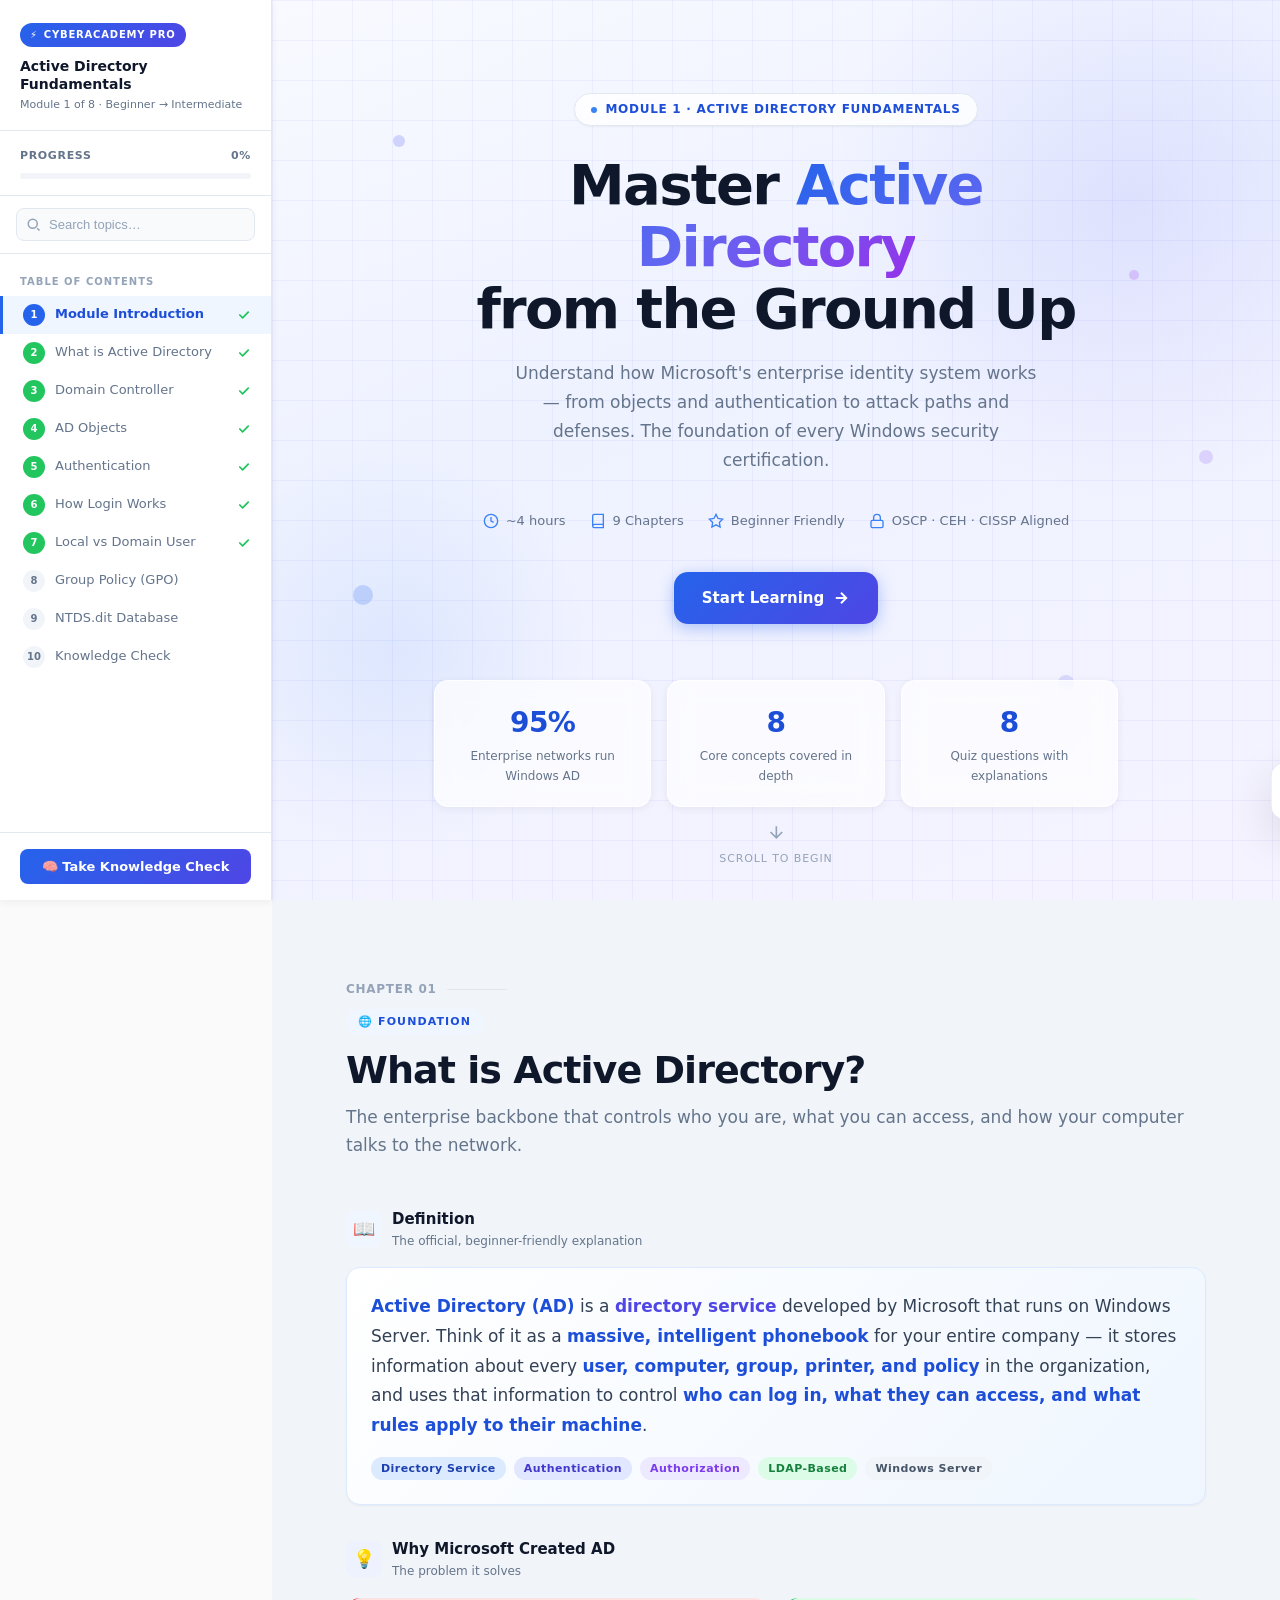
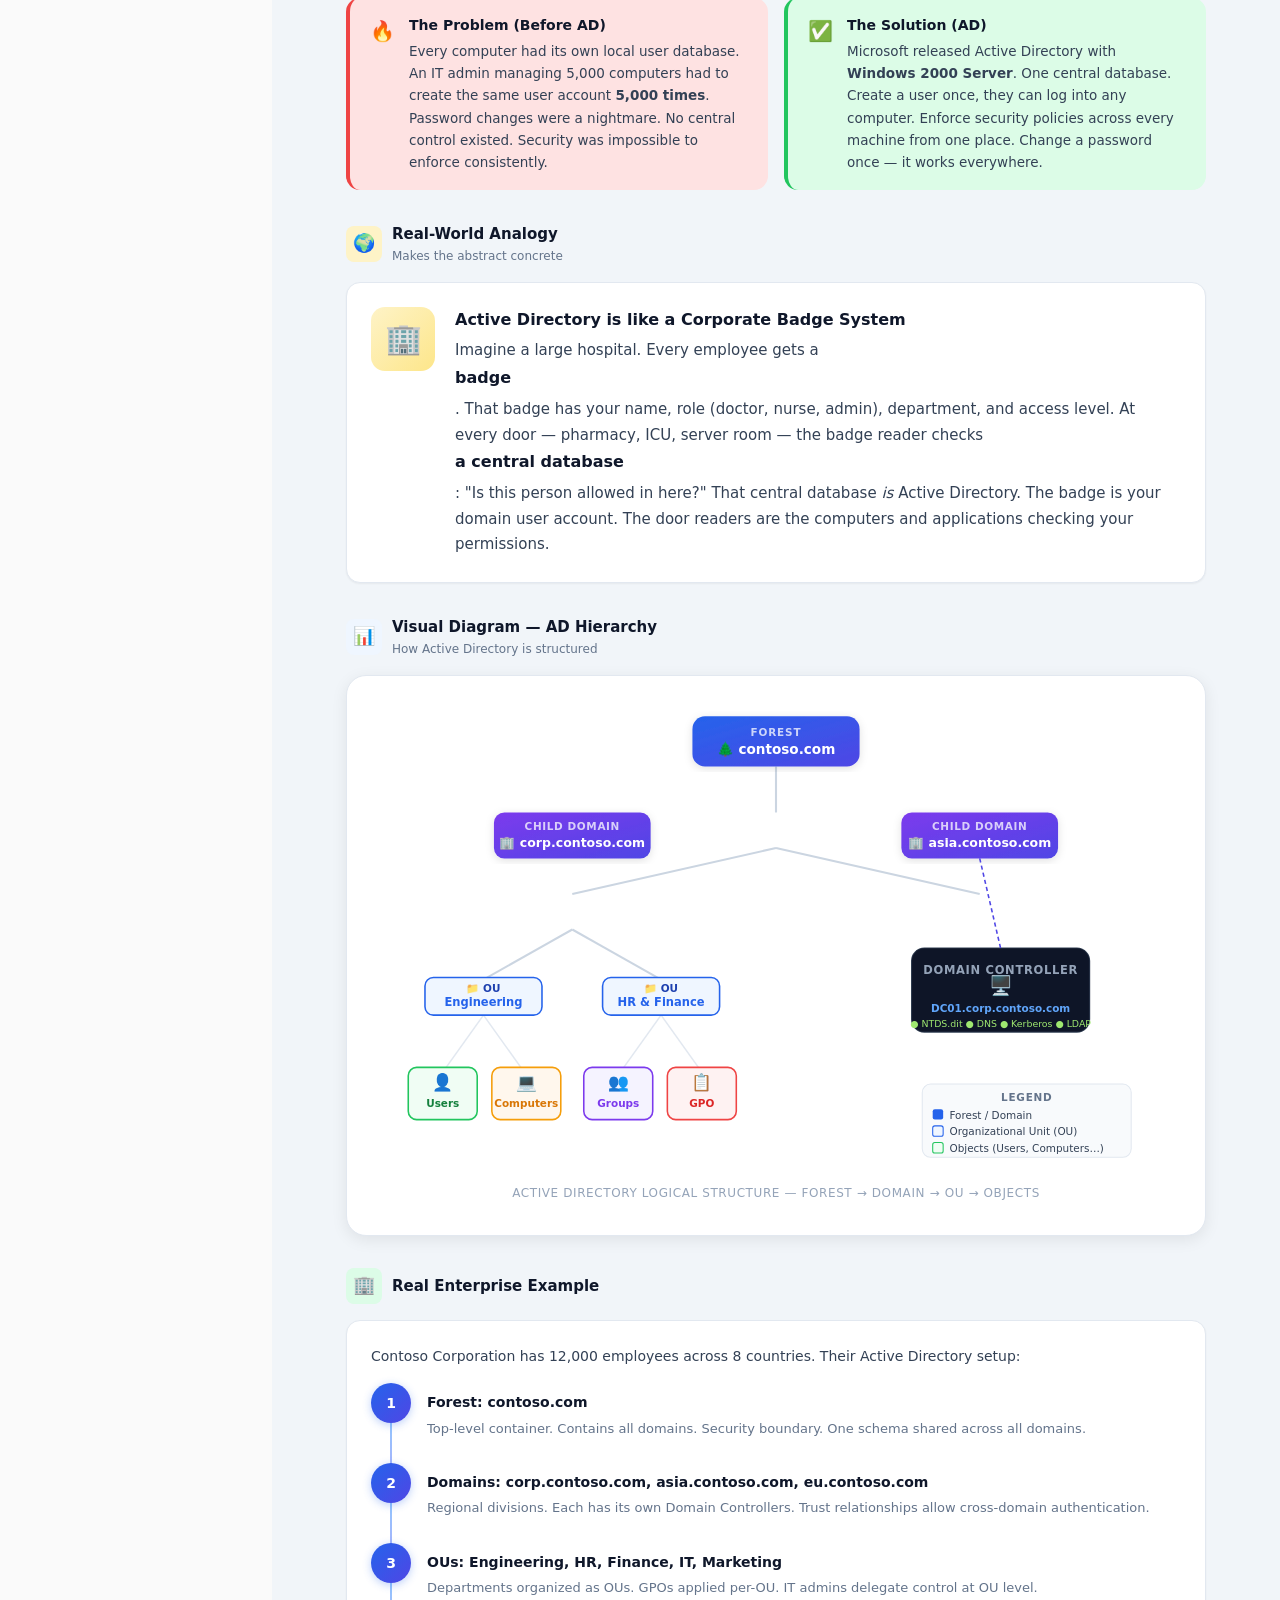
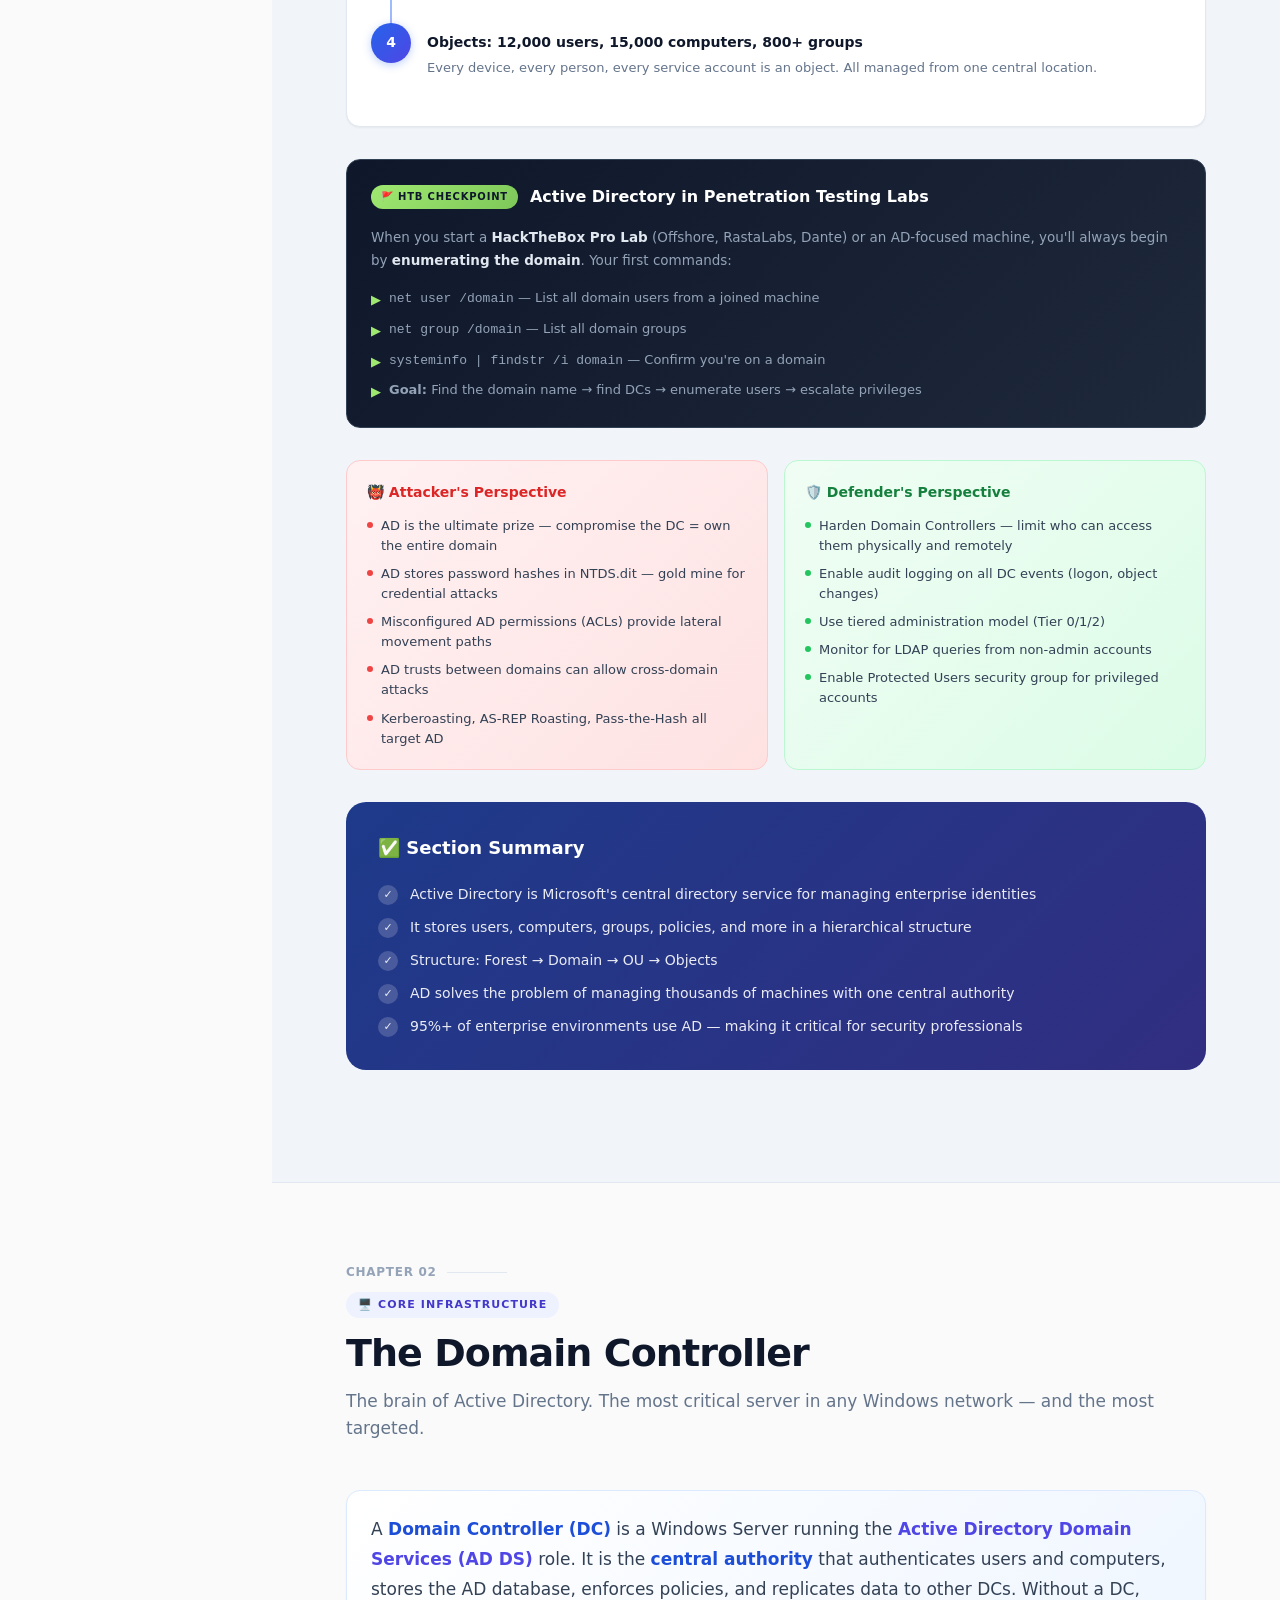
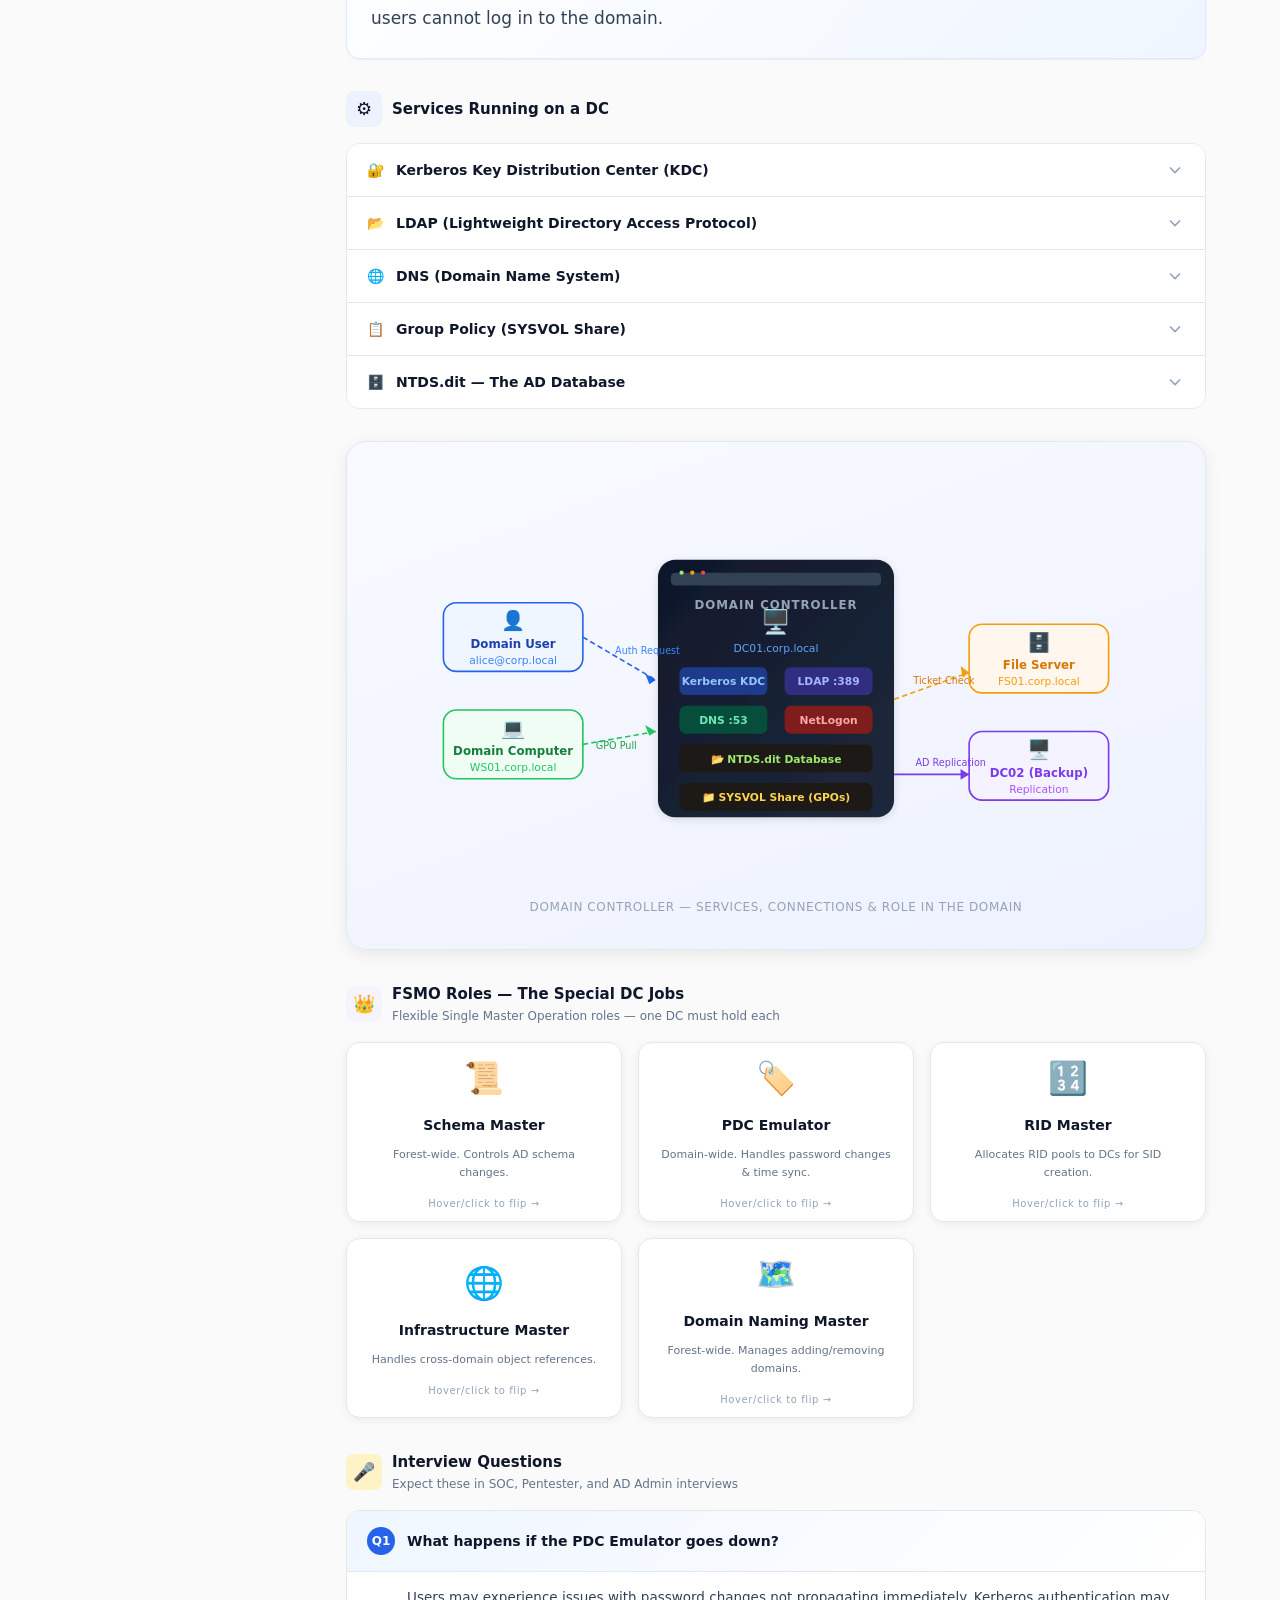
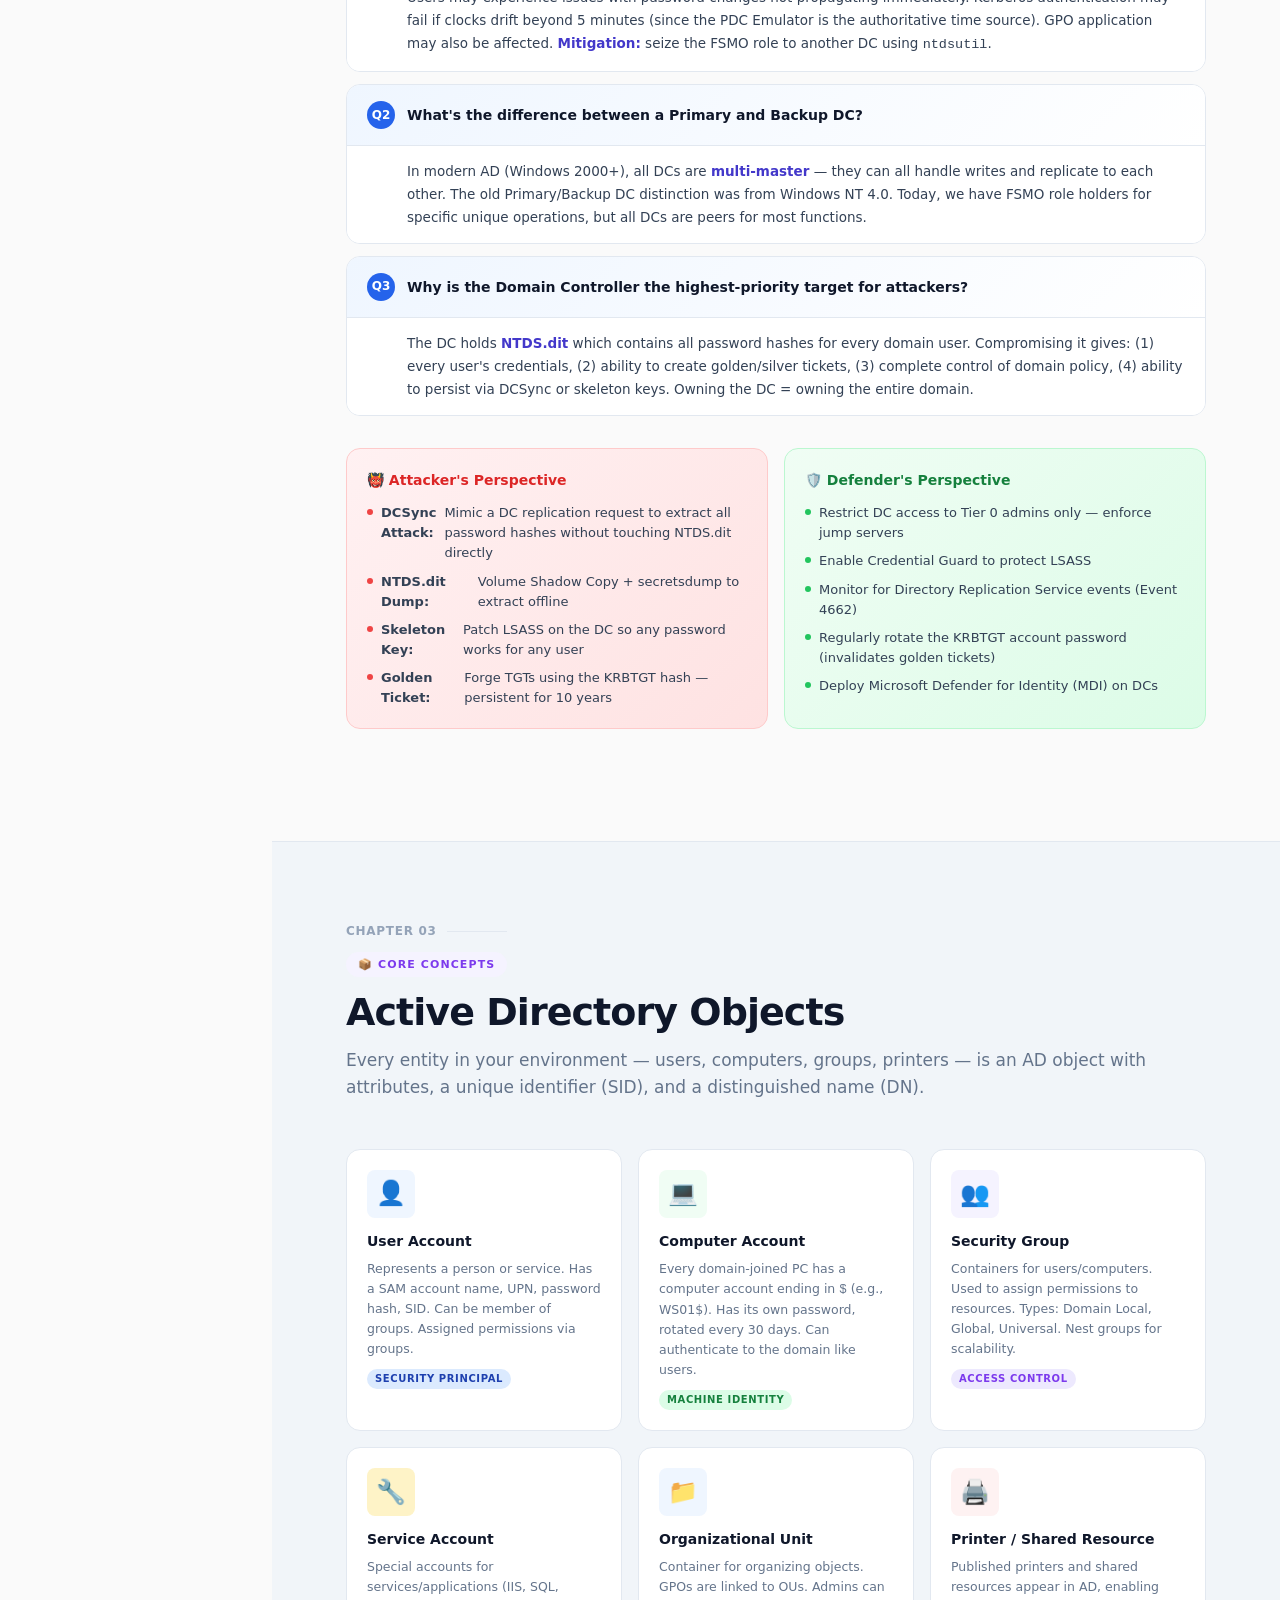
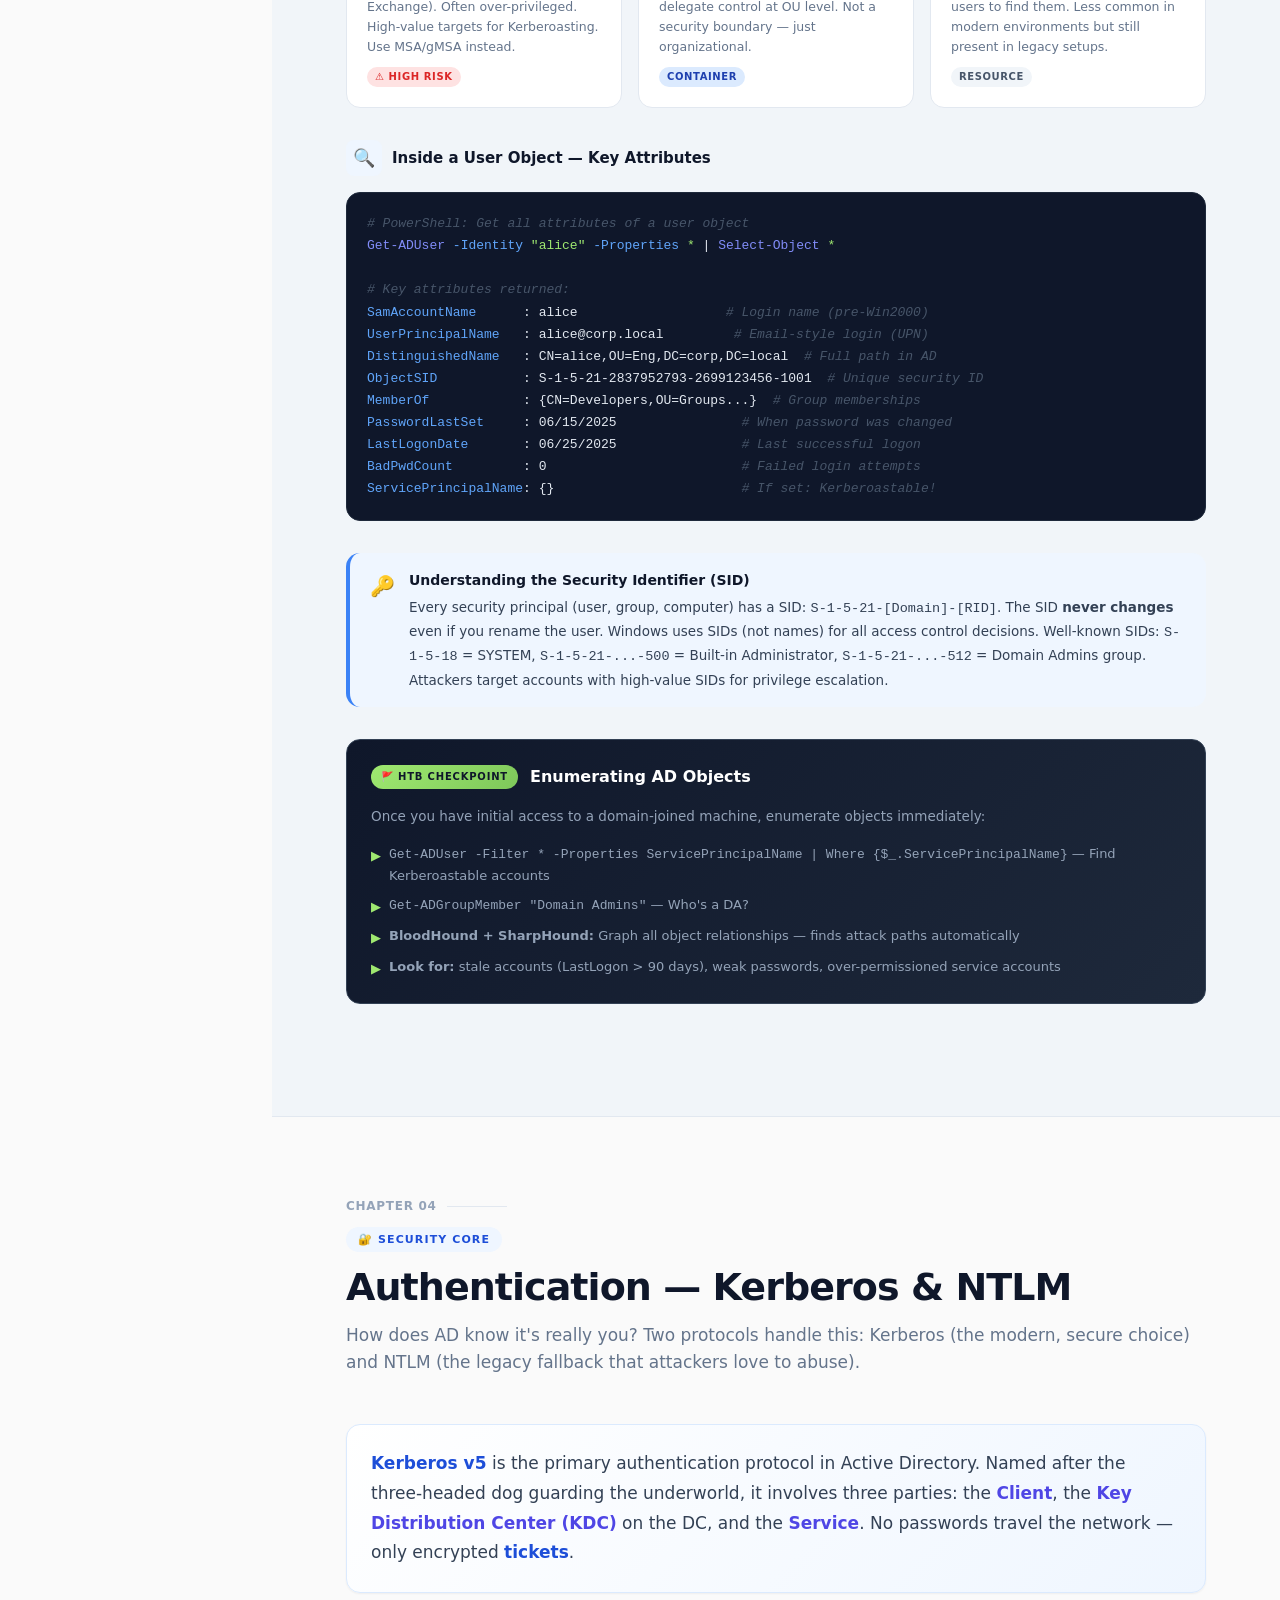
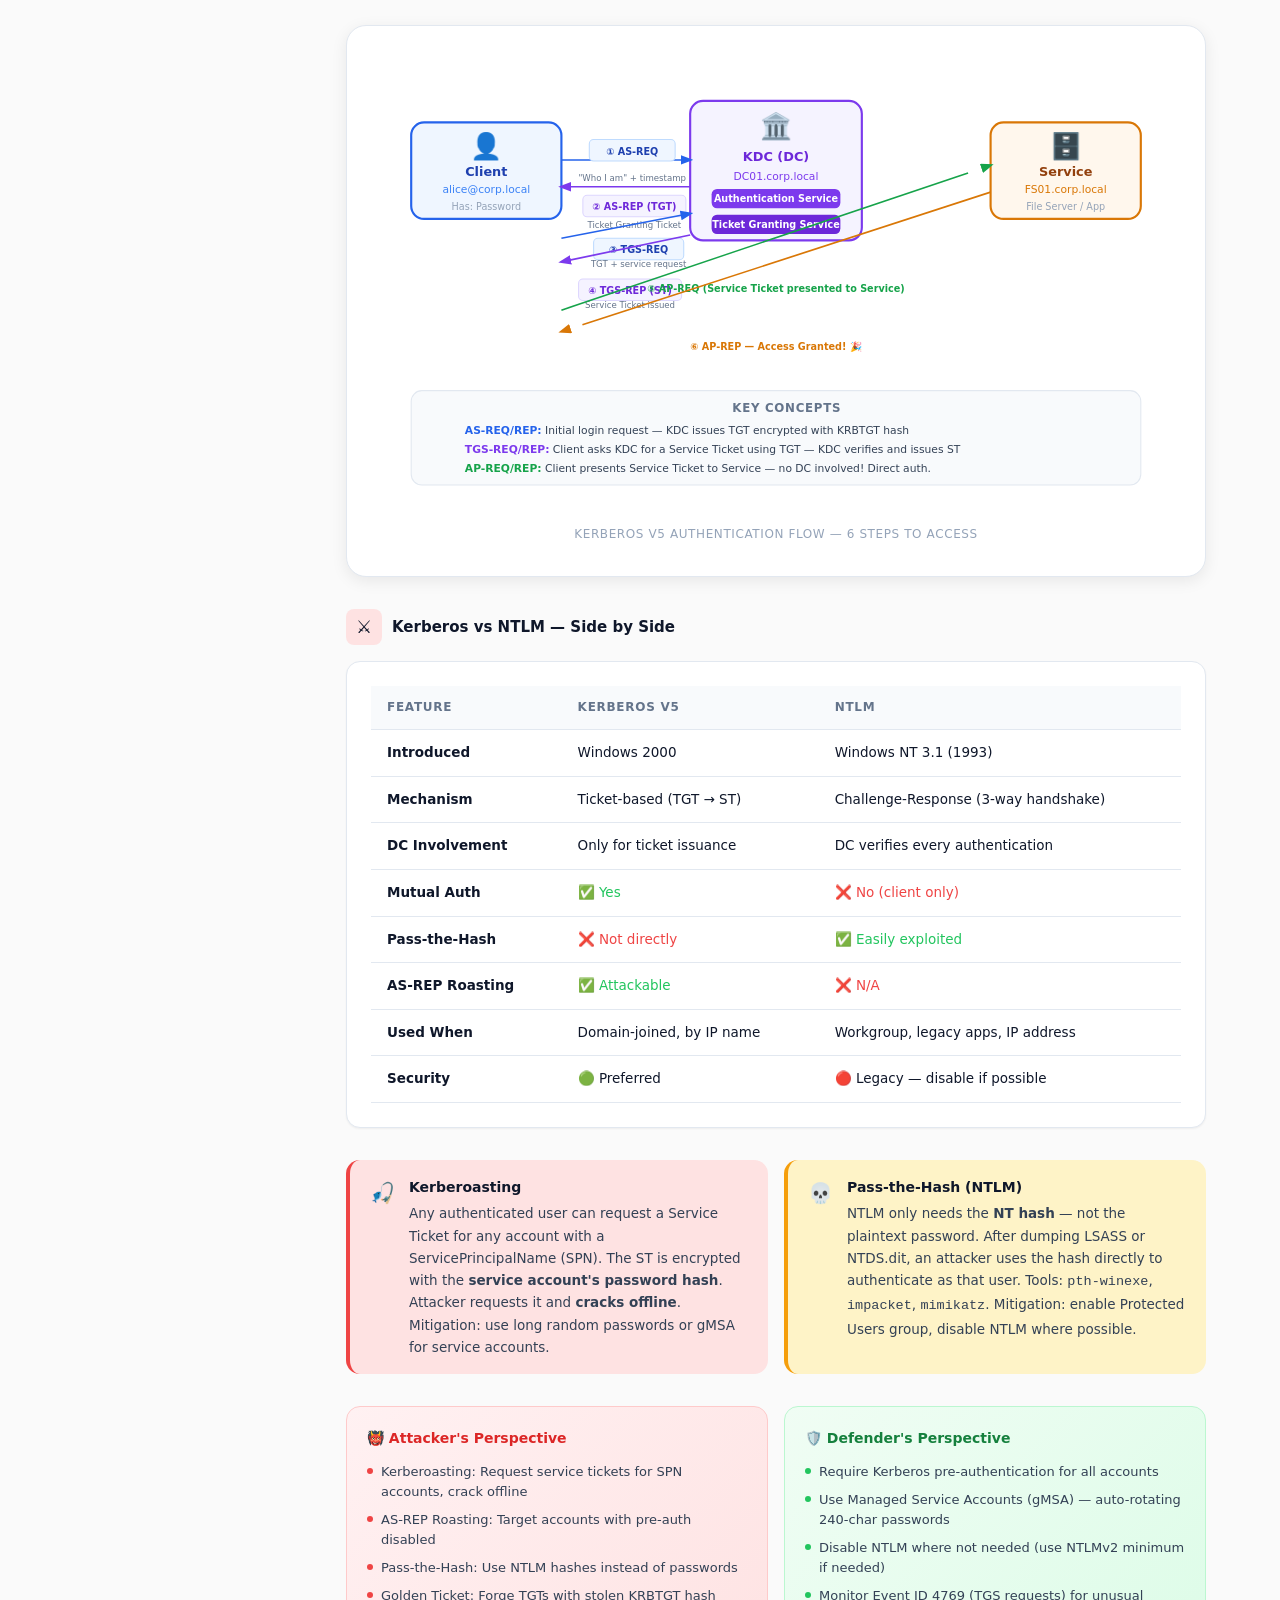
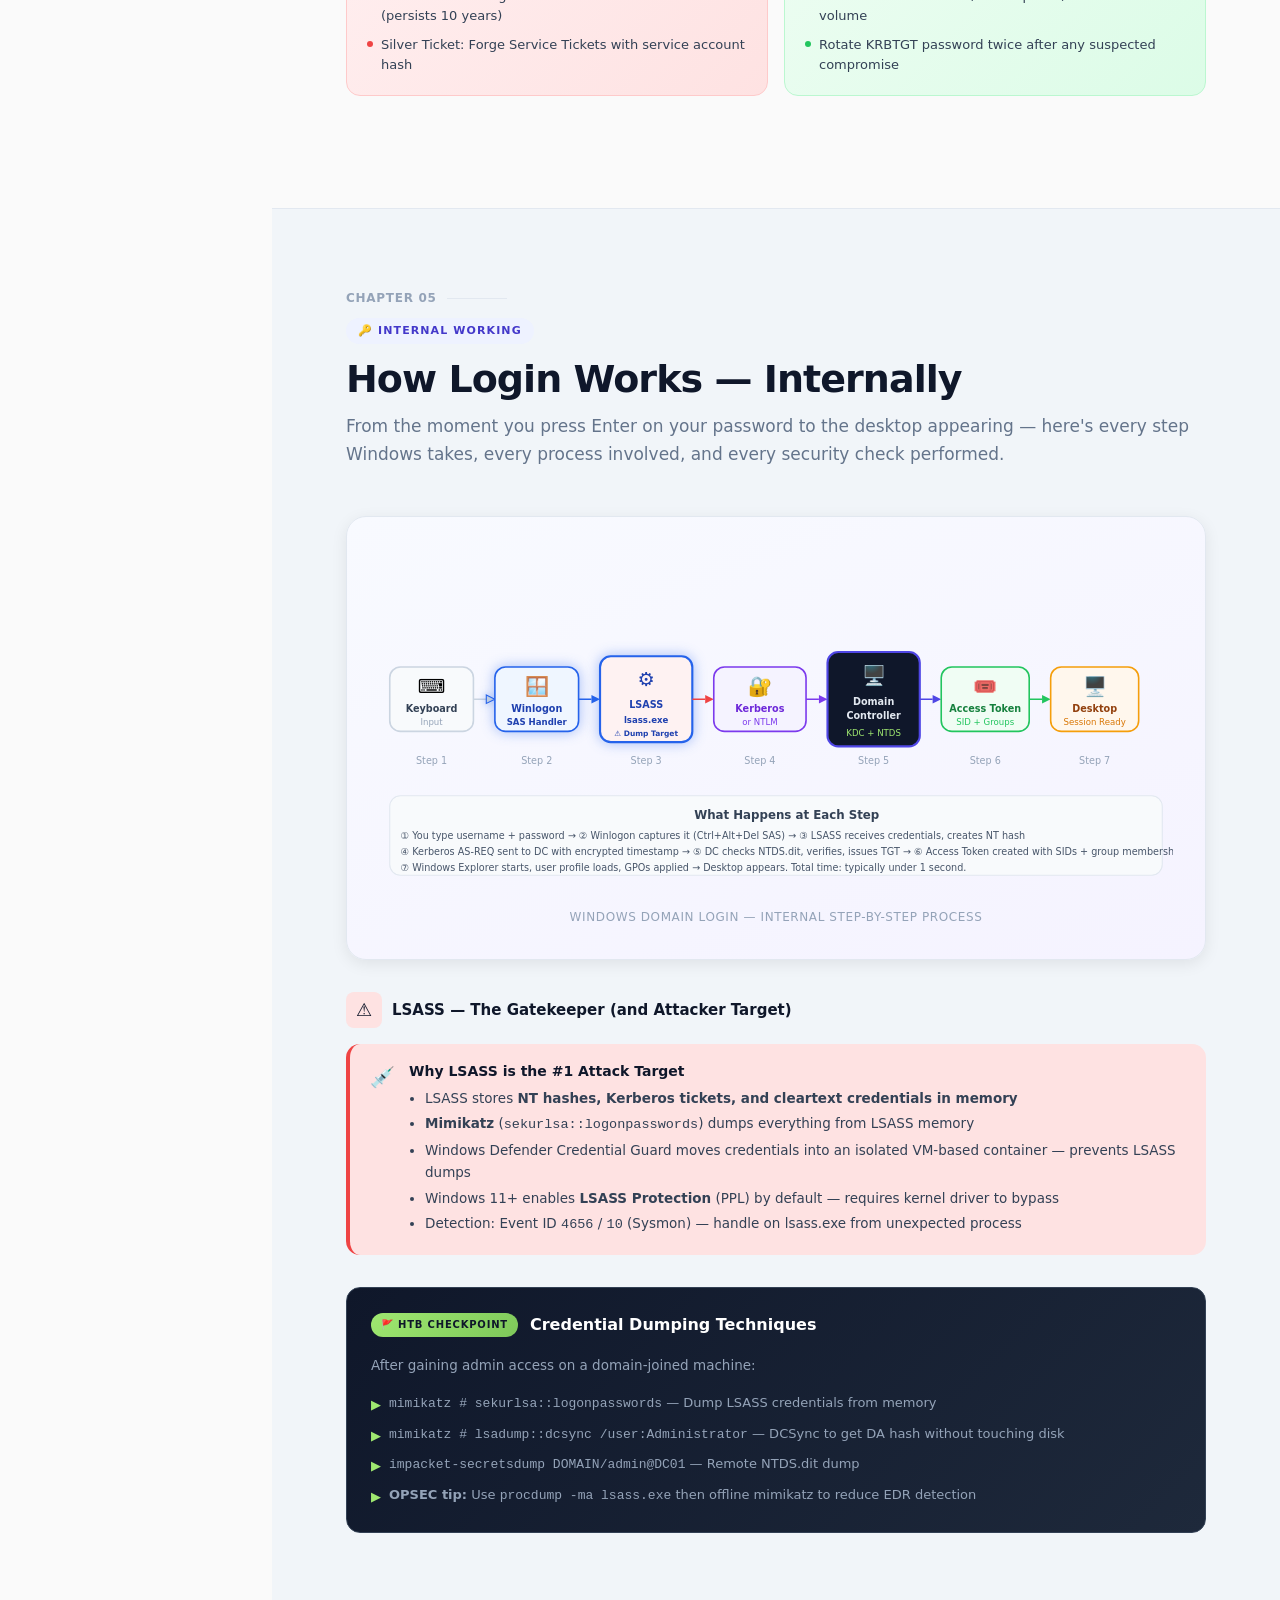
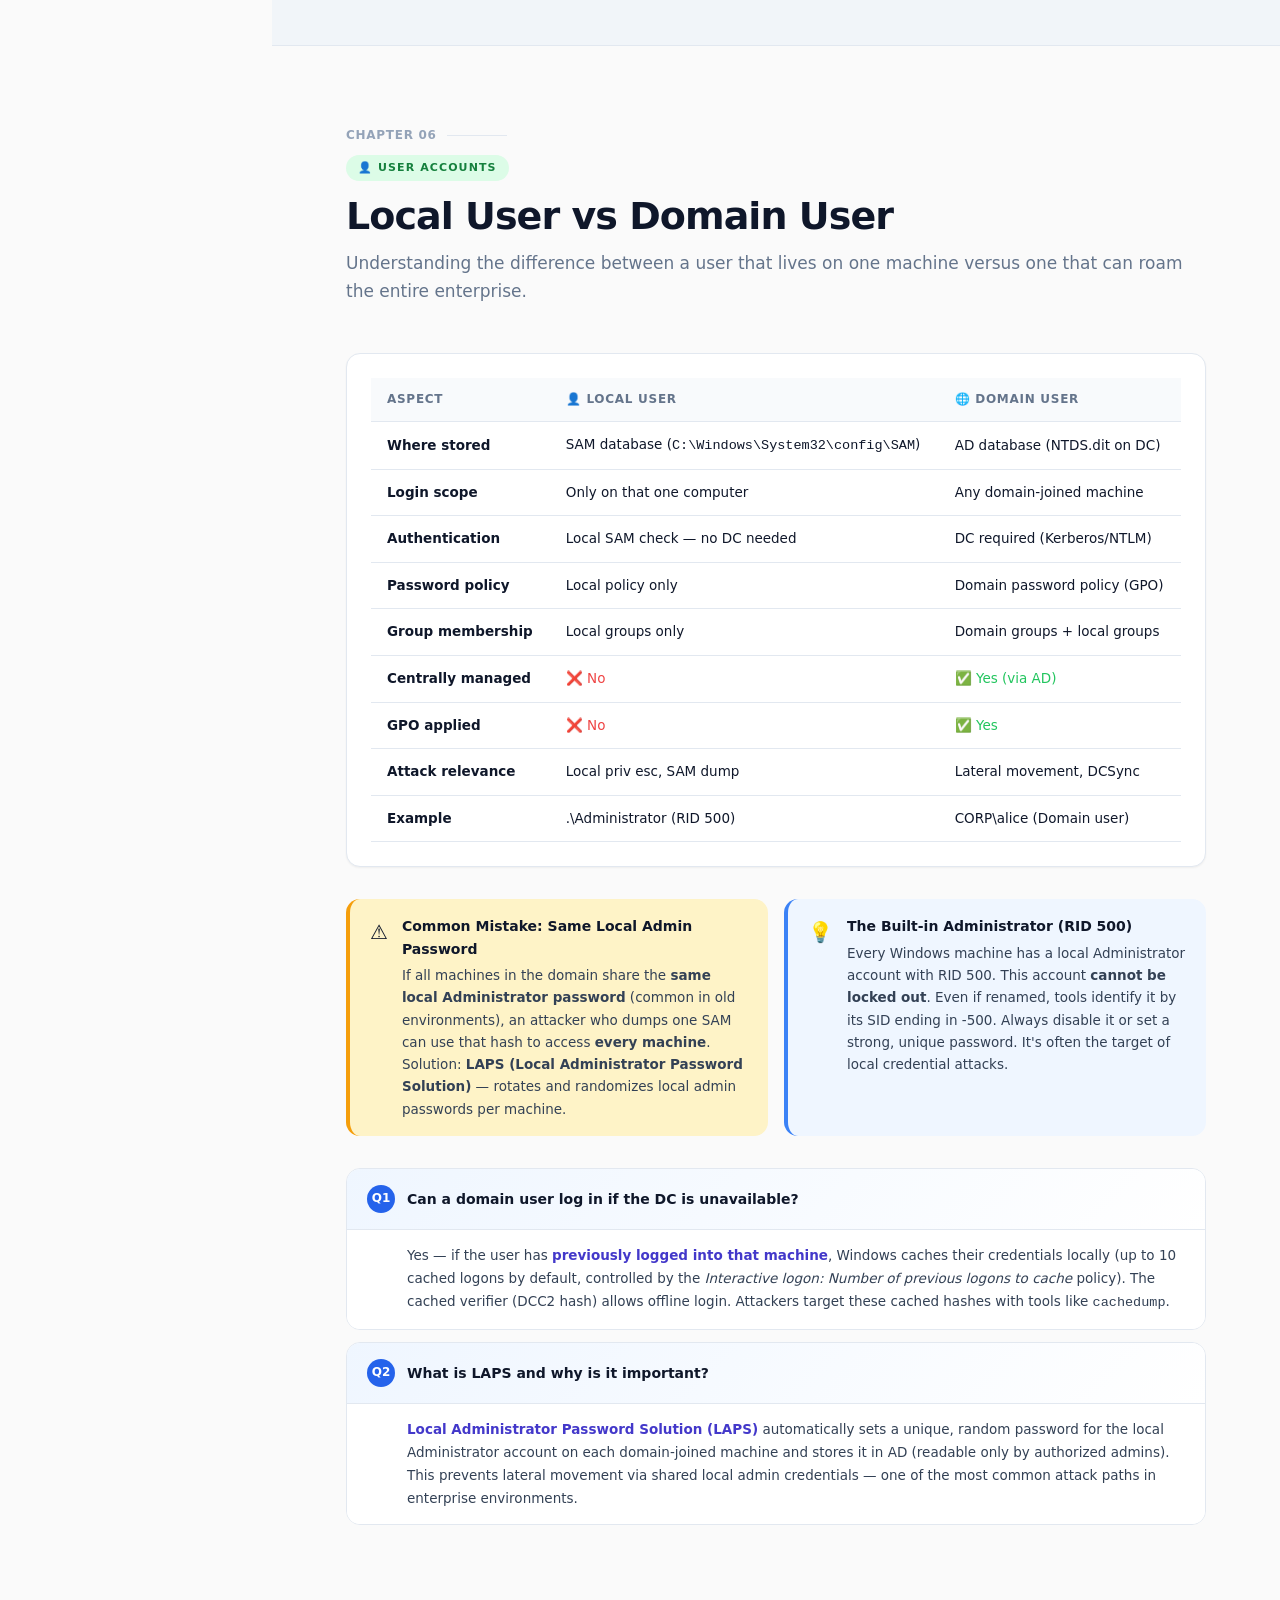
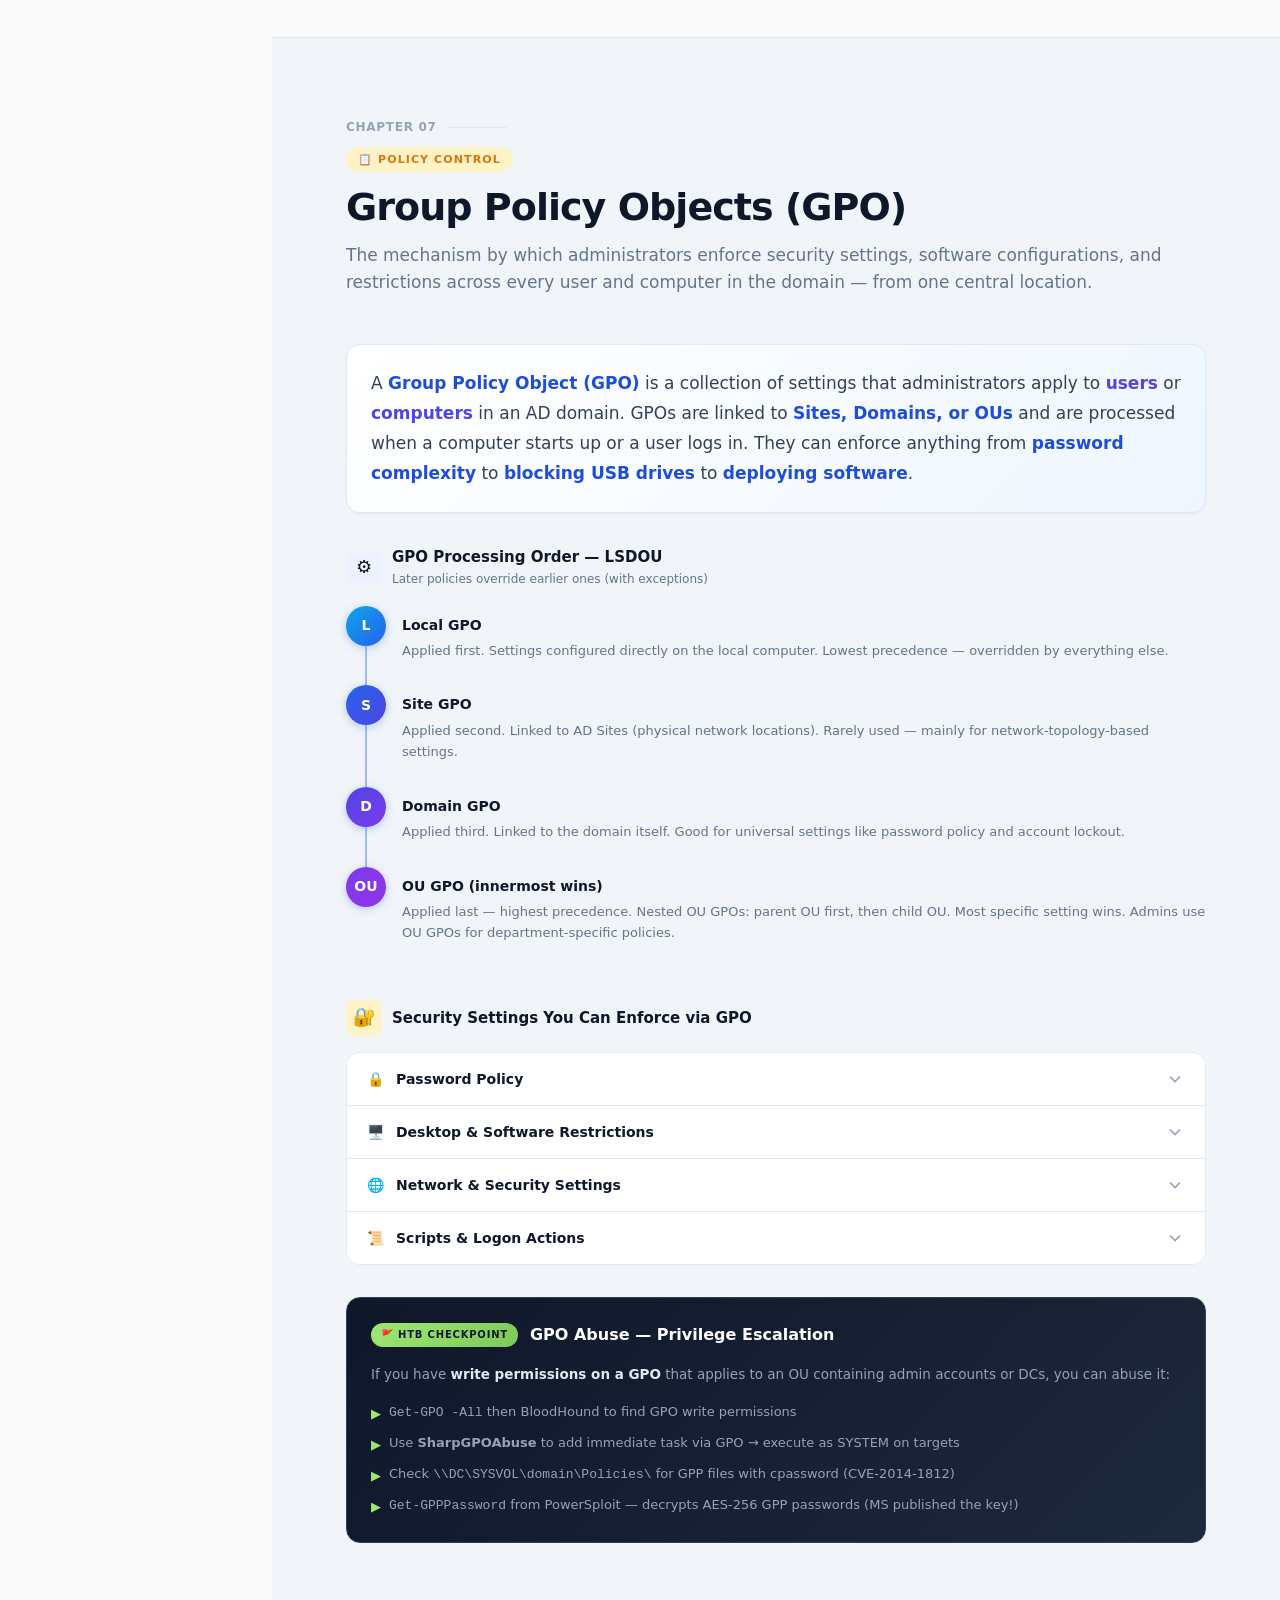
==== commit ab114fc8: "Update index.html" ====
--- a/module-1/index.html
+++ b/module-1/index.html
@@ -1540,7 +1540,7 @@
           <span style="padding:4px 12px;background:rgba(255,255,255,.08);border:1px solid rgba(255,255,255,.12);color:#CBD5E1;border-radius:999px;font-size:12px;">ACL Enumeration</span>
           <span style="padding:4px 12px;background:rgba(255,255,255,.08);border:1px solid rgba(255,255,255,.12);color:#CBD5E1;border-radius:999px;font-size:12px;">Trust Analysis</span>
         </div>
-        <button onclick="alert('Module 2 coming soon! Complete the quiz in Module 1 first. 🎯')" style="display:inline-flex;align-items:center;gap:8px;padding:13px 24px;background:linear-gradient(135deg,#4F46E5,#7C3AED);color:#fff;font-size:14px;font-weight:600;border-radius:12px;border:none;cursor:pointer;box-shadow:0 4px 16px rgba(99,102,241,.3);">
+        <button onclick="alert(<a href='google.com'>)" style="display:inline-flex;align-items:center;gap:8px;padding:13px 24px;background:linear-gradient(135deg,#4F46E5,#7C3AED);color:#fff;font-size:14px;font-weight:600;border-radius:12px;border:none;cursor:pointer;box-shadow:0 4px 16px rgba(99,102,241,.3);">
           Start Module 2
           <svg width="16" height="16" viewBox="0 0 24 24" fill="none" stroke="currentColor" stroke-width="2.5"><line x1="5" y1="12" x2="19" y2="12"/><polyline points="12 5 19 12 12 19"/></svg>
         </button>
